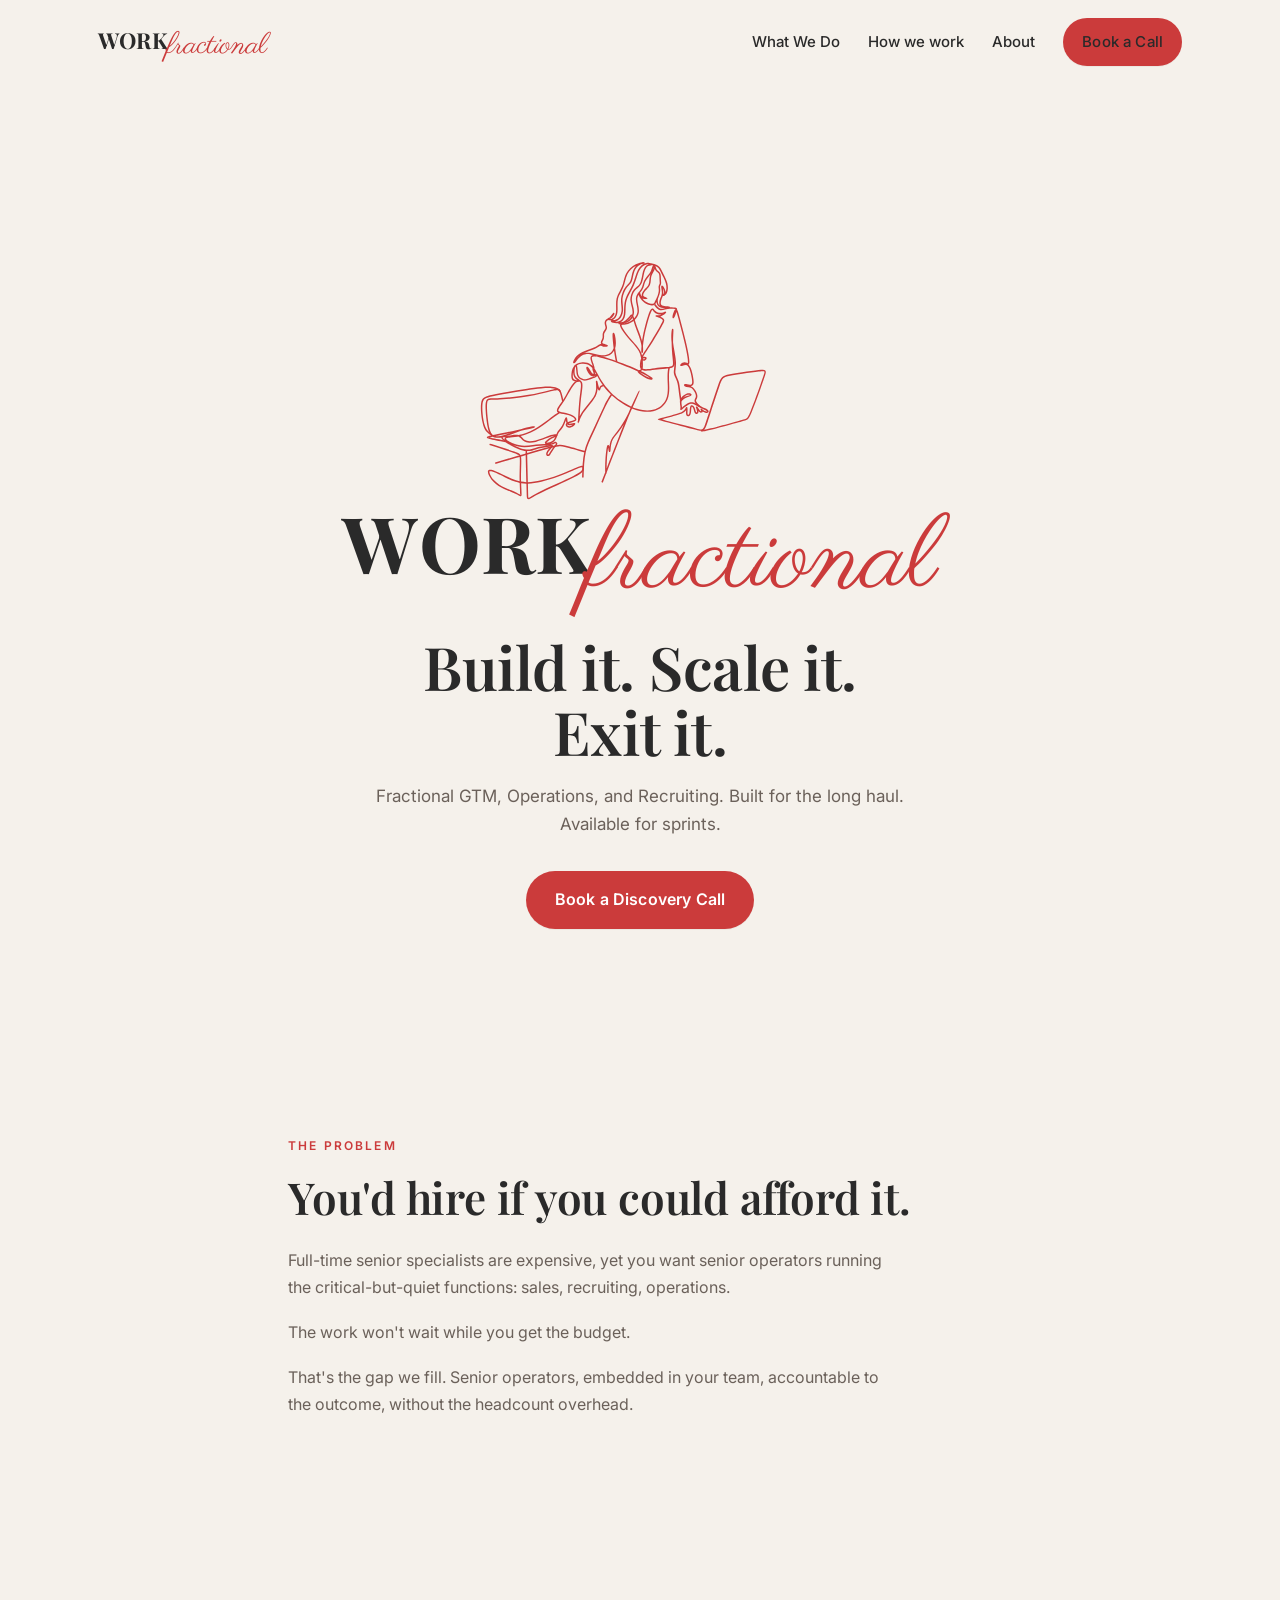
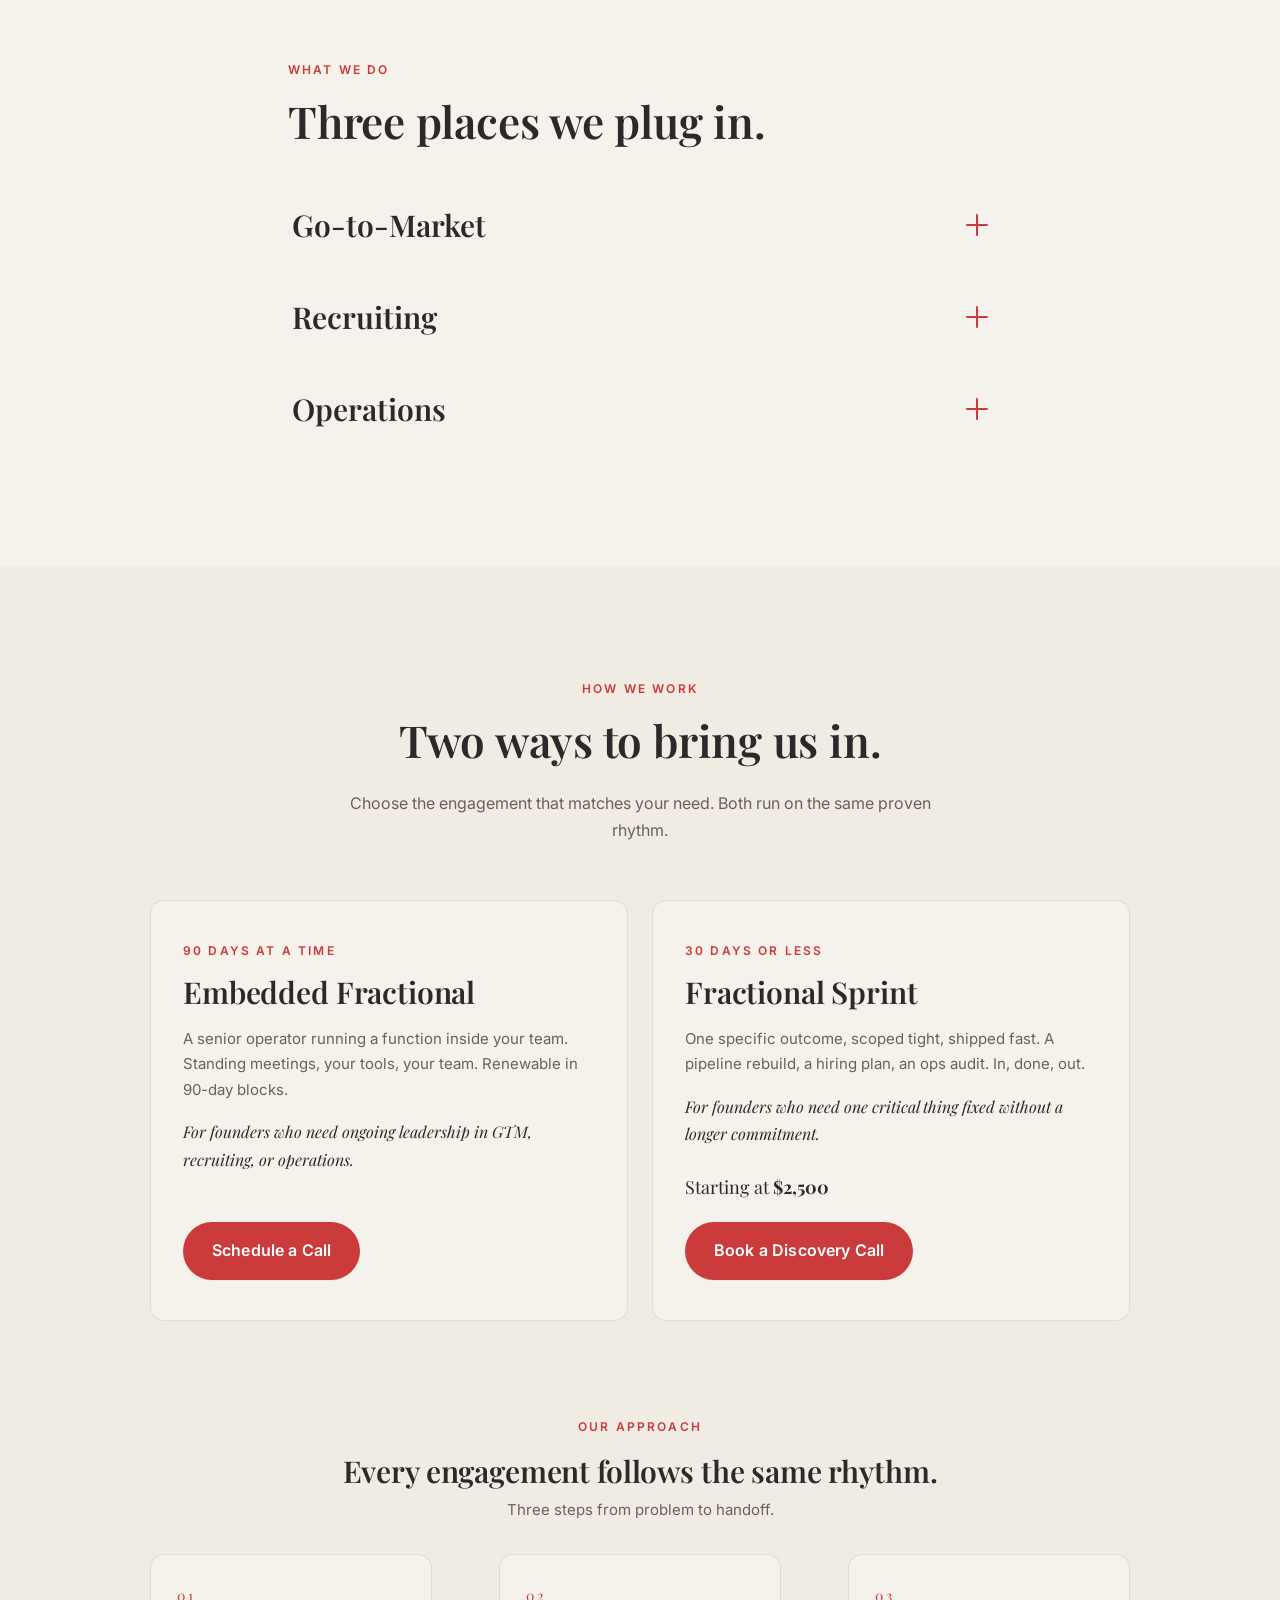
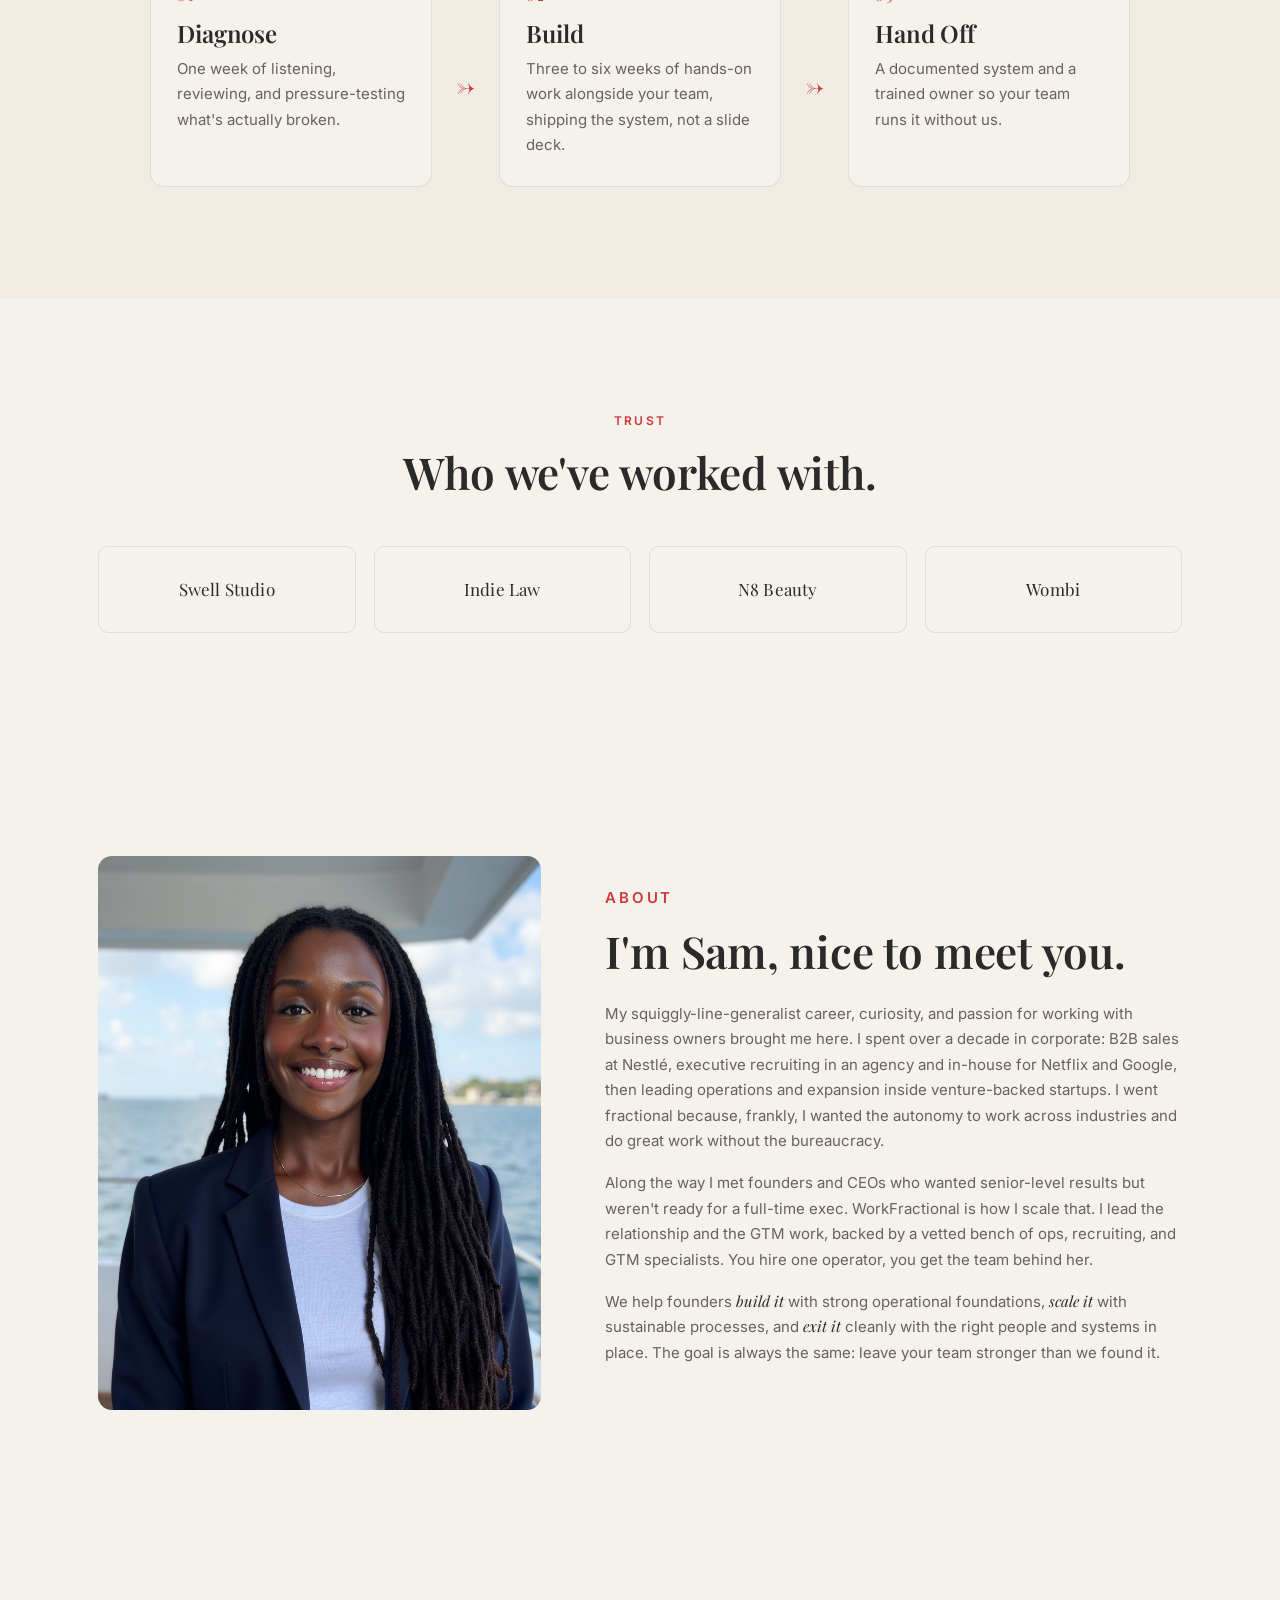
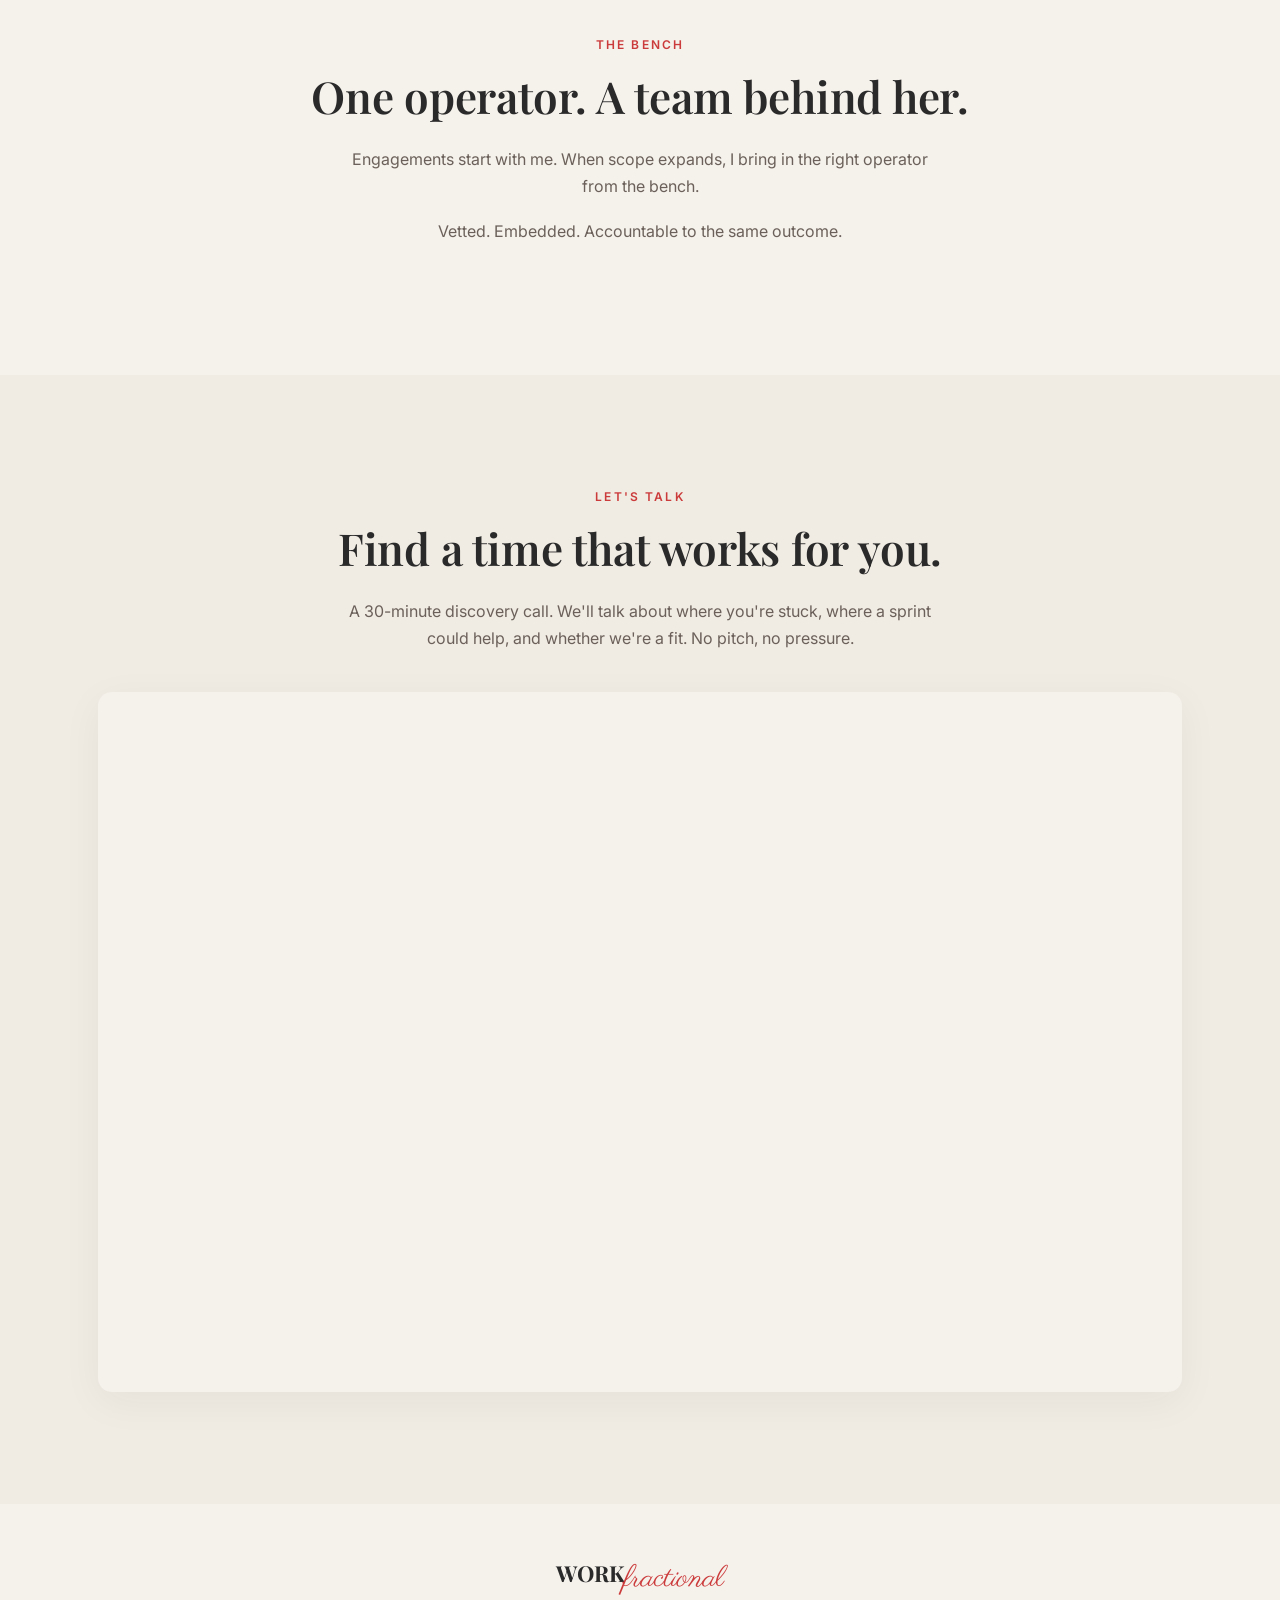
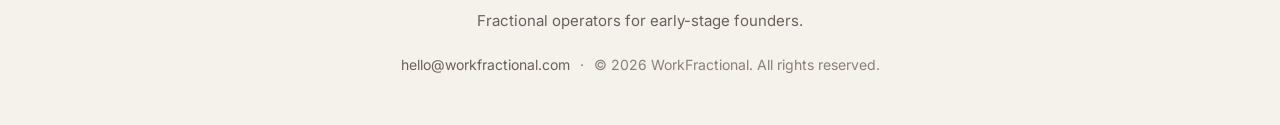
==== index.html @ fda7b0fc "Tighten About and Bench section copy" ====
<!DOCTYPE html>
<html lang="en">
<head>
  <meta charset="UTF-8" />
  <meta name="viewport" content="width=device-width, initial-scale=1.0" />
  <title>WORKfractional — The senior operator you can't yet afford to hire full-time.</title>
  <meta name="description" content="Fractional GTM, recruiting, and operations for early-stage founders who are growing faster than they can hire." />

  <!-- Google Fonts: Playfair Display (serif headlines), Inter (body), Parisienne (cursive 'fractional') -->
  <link rel="preconnect" href="https://fonts.googleapis.com">
  <link rel="preconnect" href="https://fonts.gstatic.com" crossorigin>
  <link href="https://fonts.googleapis.com/css2?family=Inter:wght@400;500;600;700&family=Parisienne&family=Playfair+Display:wght@500;600;700&display=swap" rel="stylesheet">

  <link rel="stylesheet" href="styles.css" />
</head>
<body>

  <!-- ============== STICKY TOP NAV ============== -->
  <header class="nav" id="nav">
    <div class="container nav-inner">
      <a href="#top" class="wordmark wordmark-sm" aria-label="WorkFractional home">
        <span class="wordmark-work">WORK</span><span class="wordmark-script">fractional</span>
      </a>
      <nav class="nav-links" aria-label="Primary">
        <a href="#what-i-do">What We Do</a>
        <a href="#how-we-work">How we work</a>
        <a href="#about">About</a>
        <a href="#contact" class="btn btn-primary btn-sm">Book a Call</a>
      </nav>
    </div>
  </header>

  <main id="top">

    <!-- ============== HERO ============== -->
    <section class="hero reveal">
      <div class="container hero-grid">
        <div class="hero-art">
          <img src="workfractionallogo.svg" alt="WorkFractional logo" class="hero-art-img" />
        </div>

        <div class="hero-copy">
          <a href="#top" class="wordmark wordmark-lg" aria-label="WorkFractional">
            <span class="wordmark-work">WORK</span><span class="wordmark-script">fractional</span>
          </a>
          <h1 class="hero-headline">
            Build it. Scale it.<br>Exit it.
          </h1>
          <p class="hero-sub">
            Fractional GTM, Operations, and Recruiting. Built for the long haul. Available for sprints.
          </p>
          <a href="#contact" class="btn btn-primary">Book a Discovery Call</a>
        </div>
      </div>
    </section>

    <!-- ============== THE PROBLEM ============== -->
    <section class="section section-problem reveal" id="problem">
      <div class="container narrow">
        <p class="eyebrow">The problem</p>
        <h2 class="section-headline">You'd hire if you could afford it.</h2>
        <p class="lead">
          Full-time senior specialists are expensive, yet you want senior operators running the critical-but-quiet functions: sales, recruiting, operations.
        </p>
        <p class="lead">
          The work won't wait while you get the budget.
        </p>
        <p class="lead">
          That's the gap we fill. Senior operators, embedded in your team, accountable to the outcome, without the headcount overhead.
        </p>
      </div>
    </section>

    <!-- ============== WHAT I DO (ACCORDION) ============== -->
    <section class="section section-what reveal" id="what-i-do">
      <div class="container narrow">
        <p class="eyebrow">What we do</p>
        <h2 class="section-headline">Three places we plug in.</h2>

        <div class="accordion">

          <div class="accordion-item">
            <button class="accordion-trigger" aria-expanded="false" aria-controls="panel-gtm">
              <span class="accordion-title">Go-to-Market</span>
              <span class="accordion-icon" aria-hidden="true"></span>
            </button>
            <div class="accordion-panel" id="panel-gtm" role="region">
              <div class="accordion-inner">
                <p class="accordion-sub">You should know where your next customer is coming from.</p>
                <p>We build you a repeatable sales motion so your growth is predictable and not dependent on the founder being in every call.</p>
                <ul>
                  <li>ICP sharpening and messaging that actually converts</li>
                  <li>Outbound systems, sequences, and reply playbooks</li>
                  <li>Pipeline reviews, forecasting, and rep coaching</li>
                  <li>Pricing and packaging tests with real prospects</li>
                  <li>We run sales for you or hand off to your sales team</li>
                </ul>
              </div>
            </div>
          </div>

          <div class="accordion-item">
            <button class="accordion-trigger" aria-expanded="false" aria-controls="panel-recruiting">
              <span class="accordion-title">Recruiting</span>
              <span class="accordion-icon" aria-hidden="true"></span>
            </button>
            <div class="accordion-panel" id="panel-recruiting" role="region">
              <div class="accordion-inner">
                <p class="accordion-sub">Nothing costs more than the wrong hire.</p>
                <p>We source and close the senior operators, first ICs, and early leaders who set the tone for everything that comes next.</p>
                <ul>
                  <li>Job specs that attract the right humans, not a flood of the wrong ones</li>
                  <li>Senior IC and first-leader sourcing</li>
                  <li>Structured interview loops your team can actually run</li>
                  <li>Offer strategy and closing candidates who have other options</li>
                </ul>
              </div>
            </div>
          </div>

          <div class="accordion-item">
            <button class="accordion-trigger" aria-expanded="false" aria-controls="panel-ops">
              <span class="accordion-title">Operations</span>
              <span class="accordion-icon" aria-hidden="true"></span>
            </button>
            <div class="accordion-panel" id="panel-ops" role="region">
              <div class="accordion-inner">
                <p class="accordion-sub">Build processes that scale with you.</p>
                <p>We tighten the systems that grew faster than you wrote them, so your team gets their week back.</p>
                <ul>
                  <li>Vendor stack audits and tooling consolidation</li>
                  <li>Hiring plans, comp bands, and leveling that hold up</li>
                  <li>Internal process design and documentation</li>
                  <li>The behind-the-scenes work that frees up founder time</li>
                </ul>
              </div>
            </div>
          </div>

        </div>
      </div>
    </section>

    <!-- ============== HOW WE WORK ============== -->
    <section class="section section-howwework reveal" id="how-we-work">
      <div class="container">
        <div class="narrow narrow-center">
          <p class="eyebrow">How we work</p>
          <h2 class="section-headline">Two ways to bring us in.</h2>
          <p class="lead">
            Choose the engagement that matches your need. Both run on the same proven rhythm.
          </p>
        </div>

        <div class="engagement-grid">
          <article class="engagement-card">
            <p class="eyebrow eyebrow-onlight">90 days at a time</p>
            <h3 class="engagement-title">Embedded Fractional</h3>
            <p class="engagement-body">A senior operator running a function inside your team. Standing meetings, your tools, your team. Renewable in 90-day blocks.</p>
            <p class="engagement-bestfor"><em>For founders who need ongoing leadership in GTM, recruiting, or operations.</em></p>
            <a href="#contact" class="btn btn-primary">Schedule a Call</a>
          </article>

          <article class="engagement-card">
            <p class="eyebrow eyebrow-onlight">30 days or less</p>
            <h3 class="engagement-title">Fractional Sprint</h3>
            <p class="engagement-body">One specific outcome, scoped tight, shipped fast. A pipeline rebuild, a hiring plan, an ops audit. In, done, out.</p>
            <p class="engagement-bestfor"><em>For founders who need one critical thing fixed without a longer commitment.</em></p>
            <p class="engagement-price">Starting at <strong>$2,500</strong></p>
            <a href="#contact" class="btn btn-primary">Book a Discovery Call</a>
          </article>
        </div>

        <div class="narrow narrow-center approach-intro">
          <p class="eyebrow">Our approach</p>
          <h3 class="approach-subhead">Every engagement follows the same rhythm.</h3>
          <p class="approach-line">Three steps from problem to handoff.</p>
        </div>

        <div class="steps">
          <div class="step">
            <span class="step-num">01</span>
            <h3 class="step-title">Diagnose</h3>
            <p class="step-copy">One week of listening, reviewing, and pressure-testing what's actually broken.</p>
          </div>
          <div class="step-arrow" aria-hidden="true">→</div>
          <div class="step">
            <span class="step-num">02</span>
            <h3 class="step-title">Build</h3>
            <p class="step-copy">Three to six weeks of hands-on work alongside your team, shipping the system, not a slide deck.</p>
          </div>
          <div class="step-arrow" aria-hidden="true">→</div>
          <div class="step">
            <span class="step-num">03</span>
            <h3 class="step-title">Hand Off</h3>
            <p class="step-copy">A documented system and a trained owner so your team runs it without us.</p>
          </div>
        </div>
      </div>
    </section>

    <!-- ============== WHO I'VE WORKED WITH (LOGO WALL) ============== -->
    <section class="section section-logos reveal" id="logos">
      <div class="container">
        <div class="narrow narrow-center">
          <p class="eyebrow">Trust</p>
          <h2 class="section-headline">Who we've worked with.</h2>
        </div>

        <!-- LOGO PLACEHOLDERS: swap each bordered box for a real <img> logo when ready. -->
        <div class="logo-grid">
          <div class="logo-box">Swell Studio</div>
          <div class="logo-box">Indie Law</div>
          <div class="logo-box">N8 Beauty</div>
          <div class="logo-box">Wombi</div>
        </div>
      </div>
    </section>

    <!-- ============== ABOUT ============== -->
    <section class="section section-about reveal" id="about">
      <div class="container about-grid">

        <div class="about-photo">
          <img src="samportrait.jpeg" alt="Sam Golay, founder of WorkFractional" class="about-photo-img" />
        </div>

        <div class="about-copy">
          <p class="eyebrow">About</p>
          <h2 class="section-headline">I'm Sam, nice to meet you.</h2>
          <p>
            My squiggly-line-generalist career, curiosity, and passion for working with business owners brought me here. I spent over a decade in corporate: B2B sales at Nestlé, executive recruiting in an agency and in-house for Netflix and Google, then leading operations and expansion inside venture-backed startups. I went fractional because, frankly, I wanted the autonomy to work across industries and do great work without the bureaucracy.
          </p>
          <p>
            Along the way I met founders and CEOs who wanted senior-level results but weren't ready for a full-time exec. WorkFractional is how I scale that. I lead the relationship and the GTM work, backed by a vetted bench of ops, recruiting, and GTM specialists. You hire one operator, you get the team behind her.
          </p>
          <p>
            We help founders <em>build it</em> with strong operational foundations, <em>scale it</em> with sustainable processes, and <em>exit it</em> cleanly with the right people and systems in place. The goal is always the same: leave your team stronger than we found it.
          </p>
        </div>
      </div>
    </section>

    <!-- ============== THE BENCH ============== -->
    <section class="section section-bench reveal" id="bench">
      <div class="container narrow narrow-center">
        <p class="eyebrow">The bench</p>
        <h2 class="section-headline">One operator. A team behind her.</h2>
        <p class="lead">
          Engagements start with me. When scope expands, I bring in the right operator from the bench.
        </p>
        <p class="lead">
          Vetted. Embedded. Accountable to the same outcome.
        </p>
      </div>
    </section>

    <!-- ============== CONTACT / BOOK A CALL ============== -->
    <section class="section section-contact reveal" id="contact">
      <div class="container">
        <div class="narrow narrow-center">
          <p class="eyebrow">Let's talk</p>
          <h2 class="section-headline">Find a time that works for you.</h2>
          <p class="lead">
            A 30-minute discovery call. We'll talk about where you're stuck, where a sprint could help, and whether we're a fit. No pitch, no pressure.
          </p>
        </div>

        <!-- Calendly inline widget begin -->
        <div class="calendly-inline-widget" data-url="https://calendly.com/samgolaysmith/sprint" style="min-width:320px;height:700px;"></div>
        <script type="text/javascript" src="https://assets.calendly.com/assets/external/widget.js" async></script>
        <!-- Calendly inline widget end -->
      </div>
    </section>
  </main>

  <!-- ============== FOOTER ============== -->
  <footer class="footer">
    <div class="container footer-inner">
      <a href="#top" class="wordmark wordmark-sm" aria-label="WorkFractional home">
        <span class="wordmark-work">WORK</span><span class="wordmark-script">fractional</span>
      </a>
      <p class="footer-tagline">Fractional operators for early-stage founders.</p>
      <p class="footer-meta">
        <a href="mailto:hello@workfractional.com">hello@workfractional.com</a>
        <span aria-hidden="true">·</span>
        <span>&copy; <span id="year"></span> WorkFractional. All rights reserved.</span>
      </p>
    </div>
  </footer>

  <!-- ============== SCRIPTS ============== -->
  <script>
    // Auto-fill current year in footer.
    document.getElementById('year').textContent = new Date().getFullYear();

    // Accordion: open/close panels with smooth height animation.
    document.querySelectorAll('.accordion-trigger').forEach(function (btn) {
      btn.addEventListener('click', function () {
        var expanded = btn.getAttribute('aria-expanded') === 'true';
        var panel = document.getElementById(btn.getAttribute('aria-controls'));
        btn.setAttribute('aria-expanded', String(!expanded));
        if (expanded) {
          panel.style.maxHeight = null;
        } else {
          panel.style.maxHeight = panel.scrollHeight + 'px';
        }
      });
    });

    // Fade-in on scroll for any element with .reveal
    var revealEls = document.querySelectorAll('.reveal');
    if ('IntersectionObserver' in window) {
      var io = new IntersectionObserver(function (entries) {
        entries.forEach(function (entry) {
          if (entry.isIntersecting) {
            entry.target.classList.add('is-visible');
            io.unobserve(entry.target);
          }
        });
      }, { threshold: 0.12 });
      revealEls.forEach(function (el) { io.observe(el); });
    } else {
      revealEls.forEach(function (el) { el.classList.add('is-visible'); });
    }

    // Shadow on nav when scrolled.
    var nav = document.getElementById('nav');
    window.addEventListener('scroll', function () {
      if (window.scrollY > 8) { nav.classList.add('is-scrolled'); }
      else { nav.classList.remove('is-scrolled'); }
    });
  </script>
</body>
</html>
---- styles.css ----
/* =========================================================
   WorkFractional — styles
   Brand tokens live at the top; sections follow in HTML order.
   ========================================================= */

:root {
  --cream:      #F5F1EB;
  --cream-deep: #F0EBE3;
  --coral:      #CB3B3B;
  --rose:       #CB3B3B;
  --rose-dark:  #B23232;
  --charcoal:   #2A2A2A;
  --warm-gray:  #6B615A;
  --warm-gray-soft: #8A8079;
  --hairline:   rgba(42, 42, 42, 0.10);

  --serif:  'Playfair Display', Georgia, 'Times New Roman', serif;
  --sans:   'Inter', system-ui, -apple-system, 'Helvetica Neue', Arial, sans-serif;
  --script: 'Parisienne', 'Brush Script MT', cursive;

  --maxw: 1140px;
  --maxw-narrow: 760px;

  --ease: cubic-bezier(.2, .8, .2, 1);
}

/* ---------- Base ---------- */
* { box-sizing: border-box; }

html {
  scroll-behavior: smooth;
}

body {
  margin: 0;
  background: var(--cream);
  color: var(--warm-gray);
  font-family: var(--sans);
  font-size: 15px;
  line-height: 1.7;
  -webkit-font-smoothing: antialiased;
  -moz-osx-font-smoothing: grayscale;
}

img { max-width: 100%; display: block; }

a {
  color: var(--coral);
  text-decoration: none;
  transition: color .2s var(--ease);
}
a:hover { color: var(--rose-dark); }

p { margin: 0 0 1.1em; }

h1, h2, h3 {
  font-family: var(--serif);
  color: var(--charcoal);
  font-weight: 600;
  line-height: 1.15;
  margin: 0 0 .5em;
  letter-spacing: -0.005em;
}

.container {
  max-width: var(--maxw);
  margin: 0 auto;
  padding: 0 28px;
}

.narrow { max-width: var(--maxw-narrow); margin-left: auto; margin-right: auto; }
.narrow-center { text-align: center; }

.eyebrow {
  font-family: var(--sans);
  font-size: 12px;
  font-weight: 600;
  letter-spacing: 0.18em;
  text-transform: uppercase;
  color: var(--coral);
  margin: 0 0 16px;
}
.eyebrow-onlight { color: var(--coral); }

.section-headline {
  font-size: clamp(28px, 4vw, 44px);
  margin-bottom: 24px;
}

.lead {
  font-size: 16px;
  color: var(--warm-gray);
  max-width: 60ch;
}
.narrow-center .lead { margin-left: auto; margin-right: auto; }

/* ---------- Wordmark ---------- */
.wordmark {
  display: inline-flex;
  align-items: baseline;
  text-decoration: none;
  line-height: 1;
  white-space: nowrap;
}
.wordmark-work {
  font-family: var(--serif);
  font-weight: 700;
  color: var(--charcoal);
  text-transform: uppercase;
  letter-spacing: 0.01em;
}
.wordmark-script {
  font-family: var(--script);
  color: var(--coral);
  font-weight: 400;
  /* Pull the script in tight against WORK so it reads as one mark. */
  margin-left: -0.04em;
}

.wordmark-sm .wordmark-work { font-size: 22px; }
.wordmark-sm .wordmark-script {
  font-size: 30px;
  /* Slight optical drop so the cursive baseline sits nicely. */
  transform: translateY(0.12em);
}

.wordmark-lg {
  margin-bottom: 24px;
}
.wordmark-lg .wordmark-work { font-size: clamp(44px, 7vw, 78px); }
.wordmark-lg .wordmark-script {
  font-size: clamp(60px, 9vw, 104px);
  transform: translateY(0.12em);
}

/* ---------- Buttons ---------- */
.btn {
  display: inline-block;
  font-family: var(--sans);
  font-weight: 600;
  font-size: 16px;
  letter-spacing: 0.01em;
  padding: 14px 28px;
  border-radius: 999px;
  border: 1px solid transparent;
  cursor: pointer;
  transition: background-color .2s var(--ease), transform .2s var(--ease), box-shadow .2s var(--ease);
}
.btn-primary {
  background: var(--rose);
  color: #fff;
  box-shadow: 0 1px 0 rgba(0,0,0,0.04);
}
.btn-primary:hover {
  background: var(--rose-dark);
  color: #fff;
  transform: translateY(-1px);
  box-shadow: 0 6px 16px rgba(178, 50, 50, 0.25);
}
.btn-sm {
  padding: 10px 18px;
  font-size: 14px;
}

/* ---------- Nav ---------- */
.nav {
  position: sticky;
  top: 0;
  z-index: 50;
  background: rgba(245, 241, 235, 0.85);
  backdrop-filter: saturate(180%) blur(10px);
  -webkit-backdrop-filter: saturate(180%) blur(10px);
  transition: box-shadow .25s var(--ease), background-color .25s var(--ease);
}
.nav.is-scrolled {
  box-shadow: 0 6px 24px rgba(42, 42, 42, 0.04);
  background: rgba(245, 241, 235, 0.95);
}
.nav-inner {
  display: flex;
  align-items: center;
  justify-content: space-between;
  padding-top: 18px;
  padding-bottom: 18px;
}
.nav-links {
  display: flex;
  align-items: center;
  gap: 28px;
}
.nav-links a {
  font-family: var(--sans);
  font-size: 15px;
  color: var(--charcoal);
  font-weight: 500;
}
.nav-links a:not(.btn):hover {
  color: var(--coral);
}

/* ---------- Hero ---------- */
.hero {
  padding: 64px 0 96px;
}
.hero-grid {
  display: flex;
  flex-direction: column;
  align-items: center;
  text-align: center;
  gap: 0;
}
.hero-copy {
  width: 100%;
  max-width: 720px;
  margin: -50px auto 0;
  text-align: center;
  position: relative;
  z-index: 1;
}
.hero-headline {
  font-size: clamp(34px, 5.2vw, 60px);
  line-height: 1.08;
  margin: 8px 0 18px;
}
.hero-sub {
  font-size: 17px;
  color: var(--warm-gray);
  margin: 0 auto 32px;
  max-width: 52ch;
}

.hero-art {
  display: flex;
  justify-content: center;
  align-items: center;
  width: 100%;
  max-width: 400px;
  margin: 0 auto;
}
.hero-art-img {
  display: block;
  width: 100%;
  height: auto;
  max-height: none;
  object-fit: contain;
}

/* ---------- Sections (shared) ---------- */
.section {
  padding: 112px 0;
}

/* ---------- Problem ---------- */
.section-problem .lead {
  font-size: 16px;
}

/* ---------- Accordion ---------- */
.accordion {
  margin-top: 32px;
}
.accordion-item {
  /* no divider; whitespace only */
}
.accordion-trigger {
  width: 100%;
  background: transparent;
  border: 0;
  padding: 28px 4px;
  display: flex;
  align-items: center;
  justify-content: space-between;
  cursor: pointer;
  font-family: var(--serif);
  font-size: clamp(22px, 2.6vw, 30px);
  font-weight: 600;
  color: var(--charcoal);
  text-align: left;
  transition: color .2s var(--ease);
}
.accordion-trigger:hover { color: var(--coral); }
.accordion-title { line-height: 1.2; }
.accordion-icon {
  position: relative;
  width: 22px;
  height: 22px;
  flex-shrink: 0;
}
.accordion-icon::before,
.accordion-icon::after {
  content: '';
  position: absolute;
  background: var(--coral);
  border-radius: 2px;
  transition: transform .3s var(--ease), opacity .3s var(--ease);
}
.accordion-icon::before {
  /* horizontal bar */
  top: 50%; left: 0;
  width: 100%; height: 2px;
  transform: translateY(-50%);
}
.accordion-icon::after {
  /* vertical bar (becomes hidden when open) */
  left: 50%; top: 0;
  width: 2px; height: 100%;
  transform: translateX(-50%);
}
.accordion-trigger[aria-expanded="true"] .accordion-icon::after {
  transform: translateX(-50%) rotate(90deg);
  opacity: 0;
}
.accordion-panel {
  max-height: 0;
  overflow: hidden;
  transition: max-height .35s var(--ease);
}
.accordion-inner {
  padding: 4px 4px 28px;
  max-width: 60ch;
}
.accordion-sub {
  font-family: var(--serif);
  font-style: italic;
  color: var(--charcoal);
  font-size: 17px;
  line-height: 1.4;
  margin: 0 0 14px;
}
.accordion-inner ul {
  margin: 10px 0 0;
  padding-left: 1.1em;
}
.accordion-inner li {
  margin: 6px 0;
}
.accordion-inner li::marker {
  color: var(--coral);
}

/* ---------- How we work ---------- */
.section-howwework {
  background: var(--cream-deep);
}

/* Two engagement cards above the 3-step approach */
.engagement-grid {
  margin: 56px auto 0;
  display: grid;
  grid-template-columns: 1fr 1fr;
  gap: 24px;
  max-width: 980px;
  align-items: stretch;
}
.engagement-card {
  display: flex;
  flex-direction: column;
  background: var(--cream);
  border: 1px solid var(--hairline);
  border-radius: 14px;
  padding: 40px 32px;
}
.engagement-card .eyebrow {
  margin-bottom: 12px;
}
.engagement-title {
  font-size: clamp(24px, 2.4vw, 30px);
  margin: 0 0 16px;
  line-height: 1.2;
}
.engagement-body {
  color: var(--warm-gray);
  margin: 0 0 16px;
}
.engagement-bestfor {
  margin: 0 0 24px;
}
.engagement-bestfor em {
  font-family: var(--serif);
  font-style: italic;
  color: var(--charcoal);
  font-size: 16px;
}
.engagement-price {
  font-family: var(--serif);
  font-size: 18px;
  color: var(--charcoal);
  margin: 0 0 20px;
}
.engagement-price strong { font-weight: 700; }
.engagement-card .btn {
  align-self: flex-start;
  margin-top: auto;
}

/* "Our approach" intro that sits between the engagement cards and the steps */
.approach-intro {
  margin: 96px auto 0;
}
.approach-subhead {
  font-family: var(--serif);
  font-weight: 600;
  color: var(--charcoal);
  font-size: clamp(22px, 3vw, 30px);
  margin: 0 0 8px;
  line-height: 1.2;
}
.approach-line {
  margin: 0;
  color: var(--warm-gray);
}

.steps {
  margin: 32px auto 0;
  display: grid;
  grid-template-columns: 1fr auto 1fr auto 1fr;
  gap: 24px;
  align-items: start;
  max-width: 980px;
}
.step {
  background: var(--cream);
  border: 1px solid var(--hairline);
  border-radius: 14px;
  padding: 28px 26px;
  text-align: left;
  min-height: 100%;
}
.step-num {
  display: inline-block;
  font-family: var(--serif);
  font-size: 14px;
  letter-spacing: 0.18em;
  color: var(--coral);
  margin-bottom: 12px;
}
.step-title {
  font-size: 24px;
  margin-bottom: 8px;
}
.step-copy {
  margin: 0;
  color: var(--warm-gray);
  font-size: 15px;
}
.step-arrow {
  align-self: center;
  font-family: var(--serif);
  font-size: 28px;
  color: var(--coral);
  padding-top: 28px;
}

/* ---------- Logo wall ---------- */
.logo-grid {
  margin-top: 48px;
  display: grid;
  grid-template-columns: repeat(4, minmax(0, 1fr));
  gap: 18px;
}
.logo-box {
  border: 1px solid var(--hairline);
  border-radius: 10px;
  padding: 28px 16px;
  text-align: center;
  font-family: var(--serif);
  font-size: 17px;
  color: var(--charcoal);
  background: transparent;
  letter-spacing: 0.01em;
  transition: border-color .25s var(--ease), color .25s var(--ease), transform .25s var(--ease);
}
.logo-box:hover {
  border-color: var(--coral);
  color: var(--coral);
  transform: translateY(-2px);
}

/* ---------- About ---------- */
.about-grid {
  display: grid;
  grid-template-columns: 1fr 1.3fr;
  gap: 64px;
  align-items: center;
}
.about-photo-img {
  display: block;
  width: 100%;
  aspect-ratio: 4 / 5;
  object-fit: cover;
  border-radius: 14px;
}
.about-copy p {
  font-size: 15px;
}
.about-copy em {
  font-family: var(--serif);
  font-style: italic;
  color: var(--charcoal);
}

/* ---------- Contact ---------- */
.section-contact {
  background: var(--cream-deep);
}
.section-contact .calendly-inline-widget {
  margin-top: 40px;
  border-radius: 14px;
  overflow: hidden;
  background: var(--cream);
  box-shadow: 0 10px 40px rgba(42, 42, 42, 0.05);
}

/* ---------- Footer ---------- */
.footer {
  padding: 56px 0 48px;
  background: var(--cream);
}
.footer-inner {
  display: flex;
  flex-direction: column;
  align-items: center;
  text-align: center;
  gap: 14px;
}
.footer-tagline {
  margin: 4px 0 0;
  color: var(--warm-gray);
  max-width: 52ch;
}
.footer-meta {
  margin: 6px 0 0;
  color: var(--warm-gray-soft);
  font-size: 14px;
  display: flex;
  flex-wrap: wrap;
  justify-content: center;
  gap: 10px;
}
.footer-meta a {
  color: var(--warm-gray);
}
.footer-meta a:hover { color: var(--coral); }

/* ---------- Reveal-on-scroll ---------- */
.reveal {
  opacity: 0;
  transform: translateY(18px);
  transition: opacity .9s var(--ease), transform .9s var(--ease);
  will-change: opacity, transform;
}
.reveal.is-visible {
  opacity: 1;
  transform: none;
}

/* ---------- Responsive ---------- */
@media (max-width: 900px) {
  .hero { padding: 40px 0 64px; }
  .hero-art { max-width: 270px; }
  .hero-copy { margin-top: -35px; }
  .section { padding: 72px 0; }

  .steps {
    grid-template-columns: 1fr;
    gap: 16px;
    max-width: 460px;
  }
  .step-arrow {
    transform: rotate(90deg);
    padding-top: 0;
    justify-self: center;
  }

  .engagement-grid {
    grid-template-columns: 1fr;
    gap: 20px;
    max-width: 540px;
  }
  .approach-intro { margin-top: 72px; }

  .about-grid {
    grid-template-columns: 1fr;
    gap: 32px;
  }
  .about-photo { max-width: 360px; margin: 0 auto; }

  .logo-grid { grid-template-columns: repeat(2, minmax(0, 1fr)); }
}

@media (max-width: 620px) {
  .nav-links { gap: 14px; }
  .nav-links a:not(.btn) { display: none; }
  /* Keep only the "Book a Call" button visible on small screens. */
  .nav-links a.btn { display: inline-block; }

  .section-headline { font-size: 28px; }
  .hero-sub { font-size: 17px; }
  .lead { font-size: 17px; }

  .pricing-card { padding: 32px 22px; }
}

/* Respect users who prefer reduced motion. */
@media (prefers-reduced-motion: reduce) {
  html { scroll-behavior: auto; }
  .reveal { opacity: 1; transform: none; transition: none; }
  .accordion-panel { transition: none; }
  .btn { transition: none; }
}
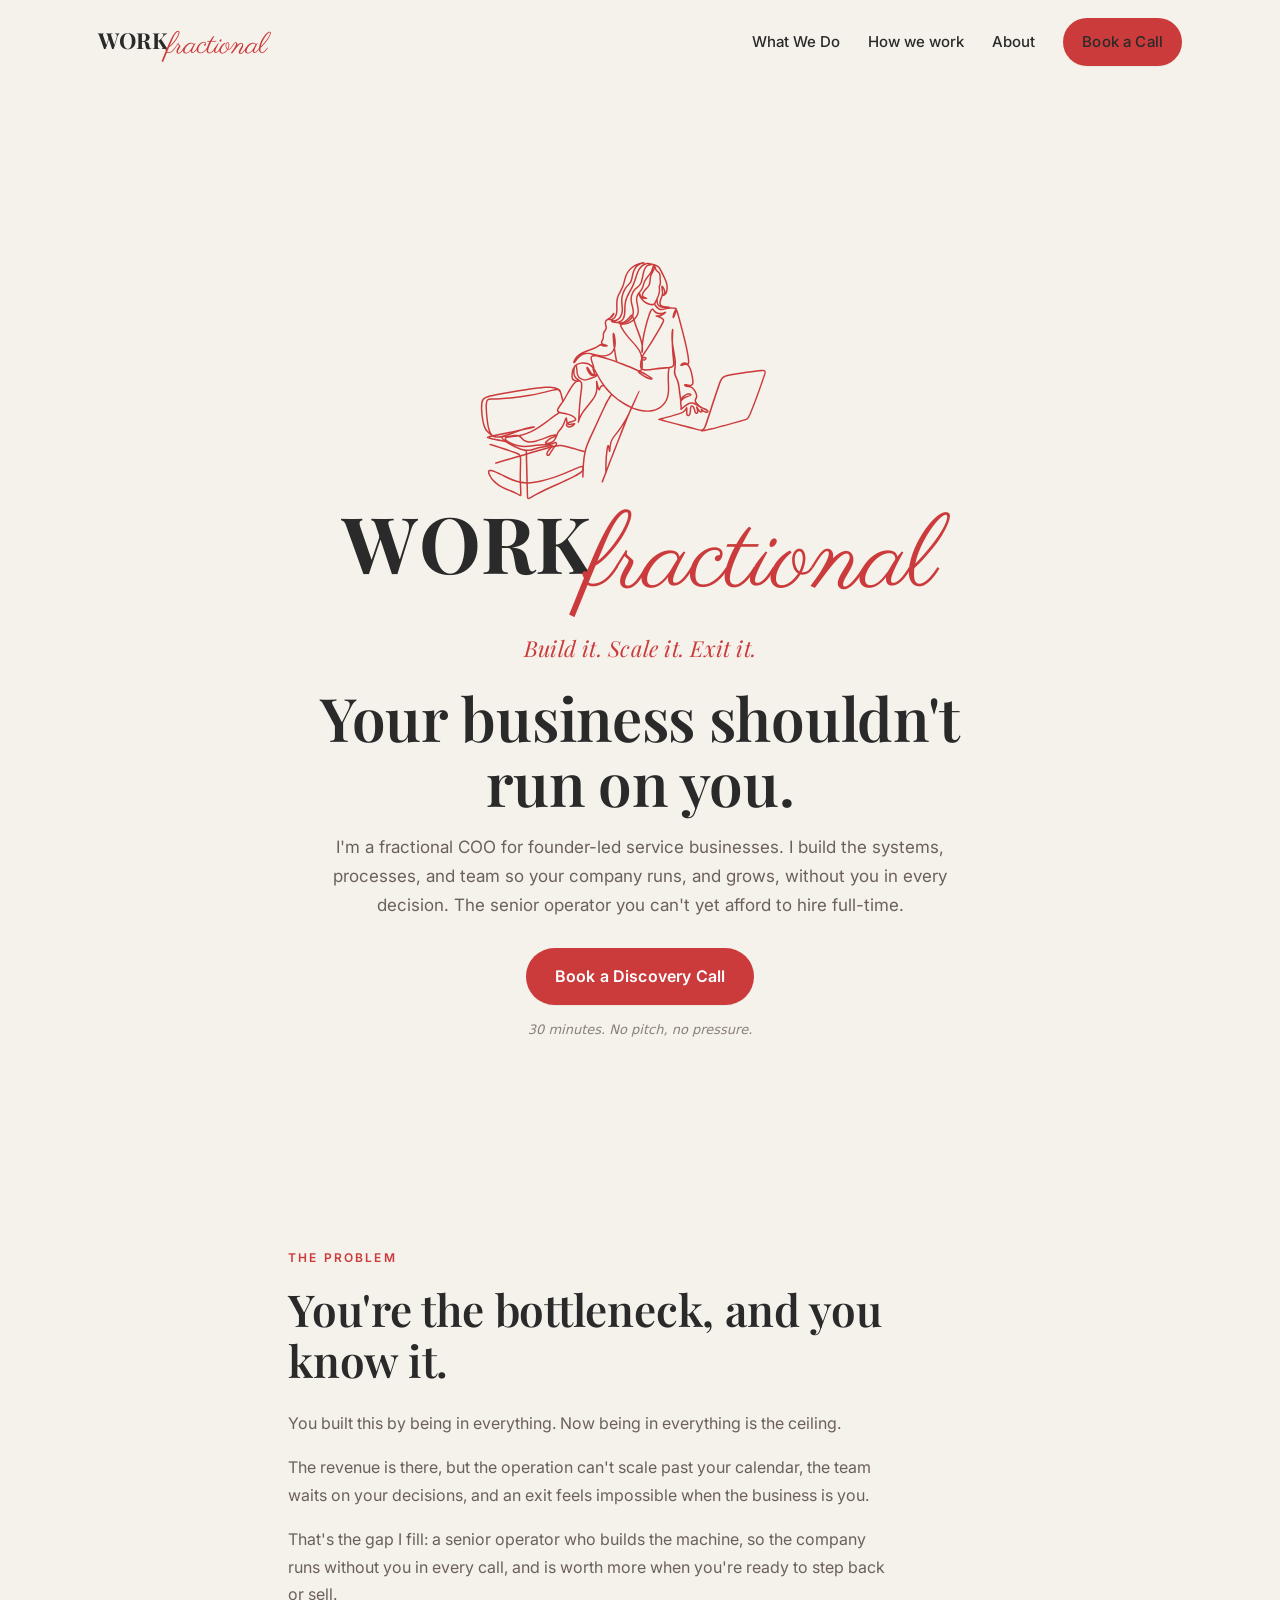
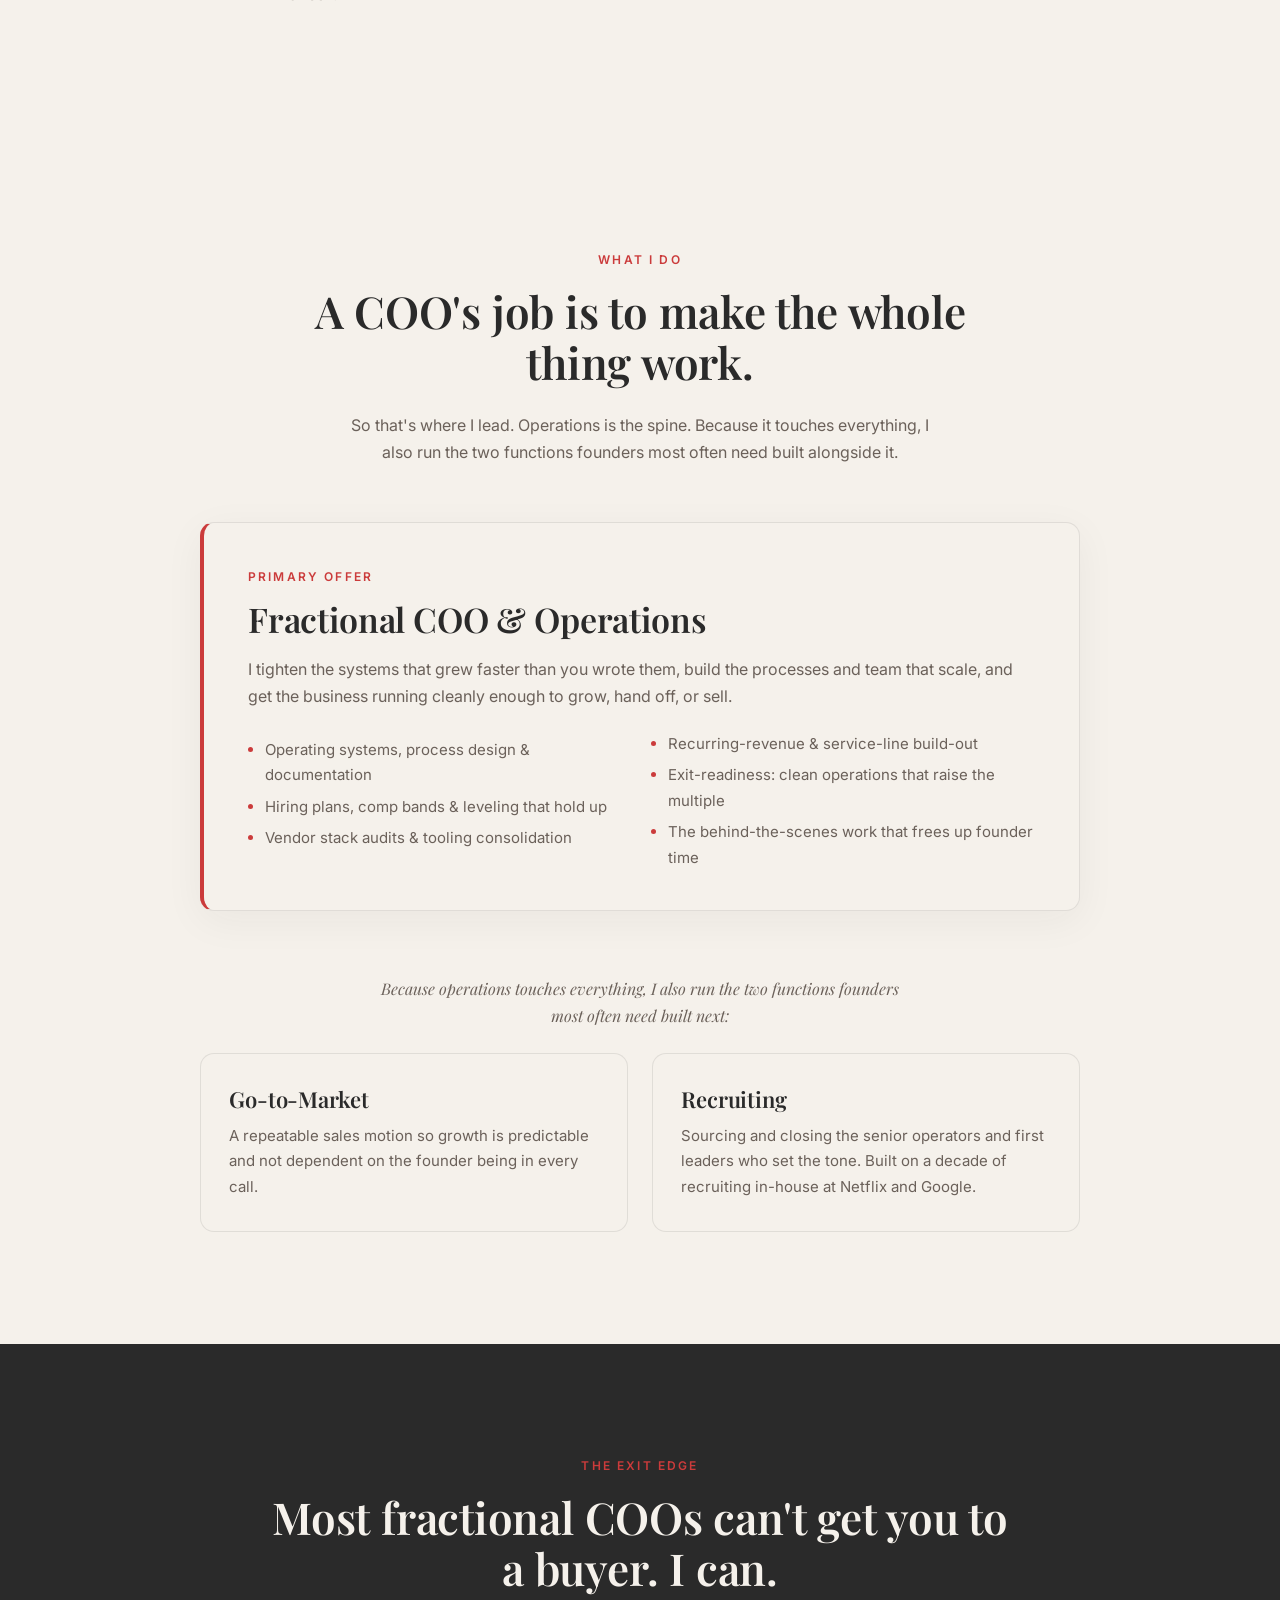
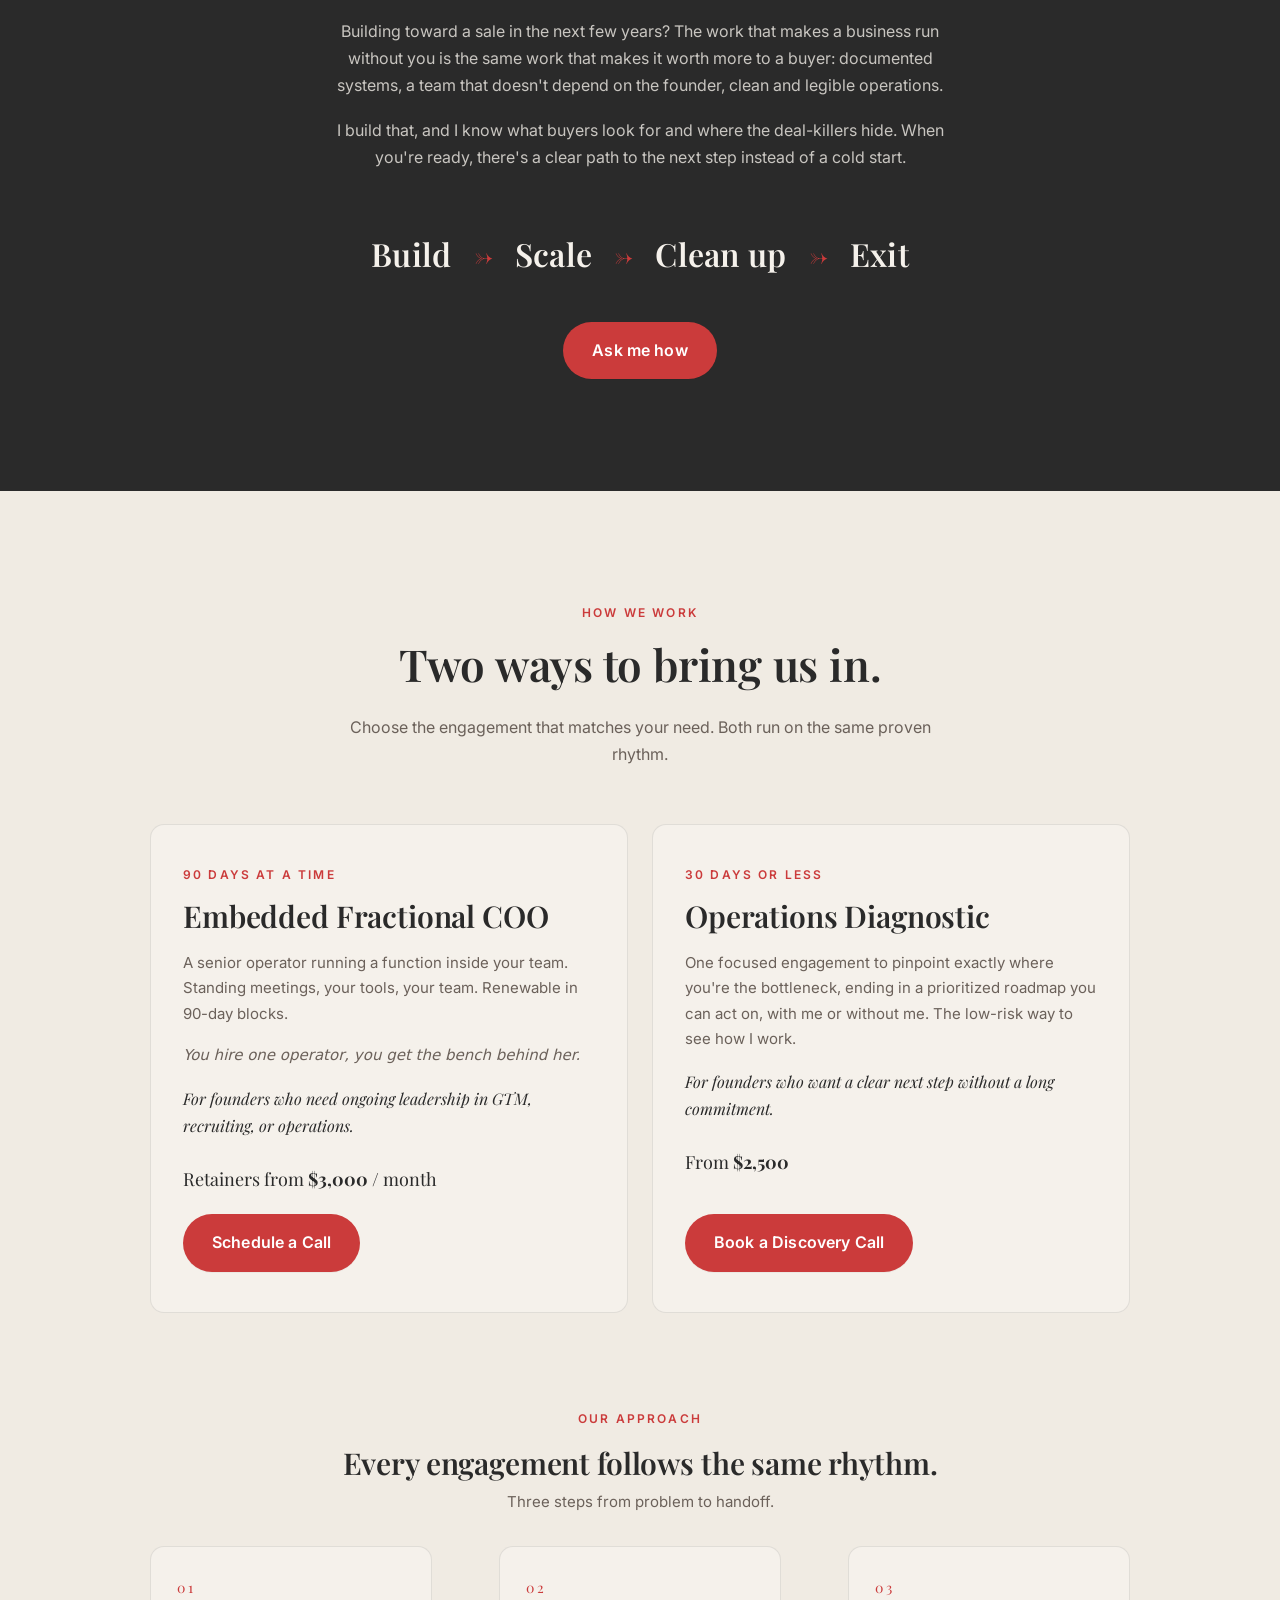
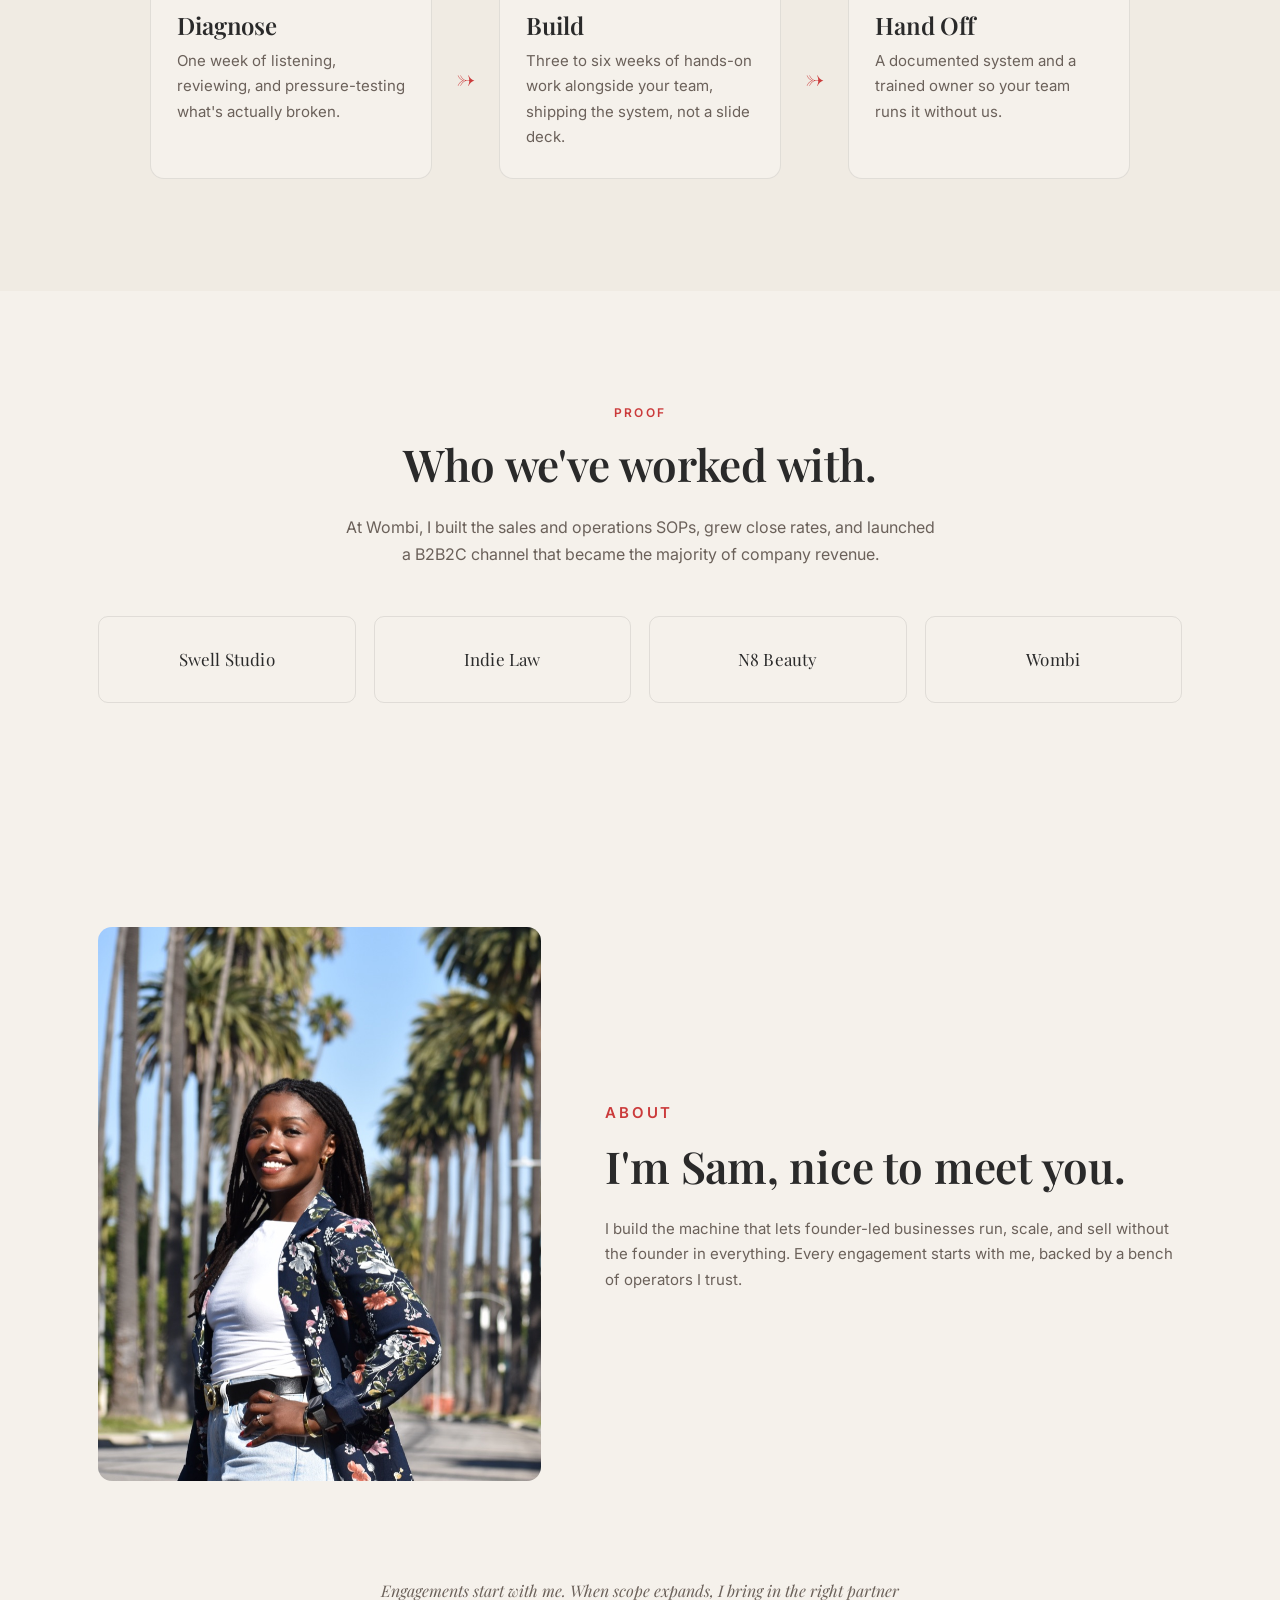
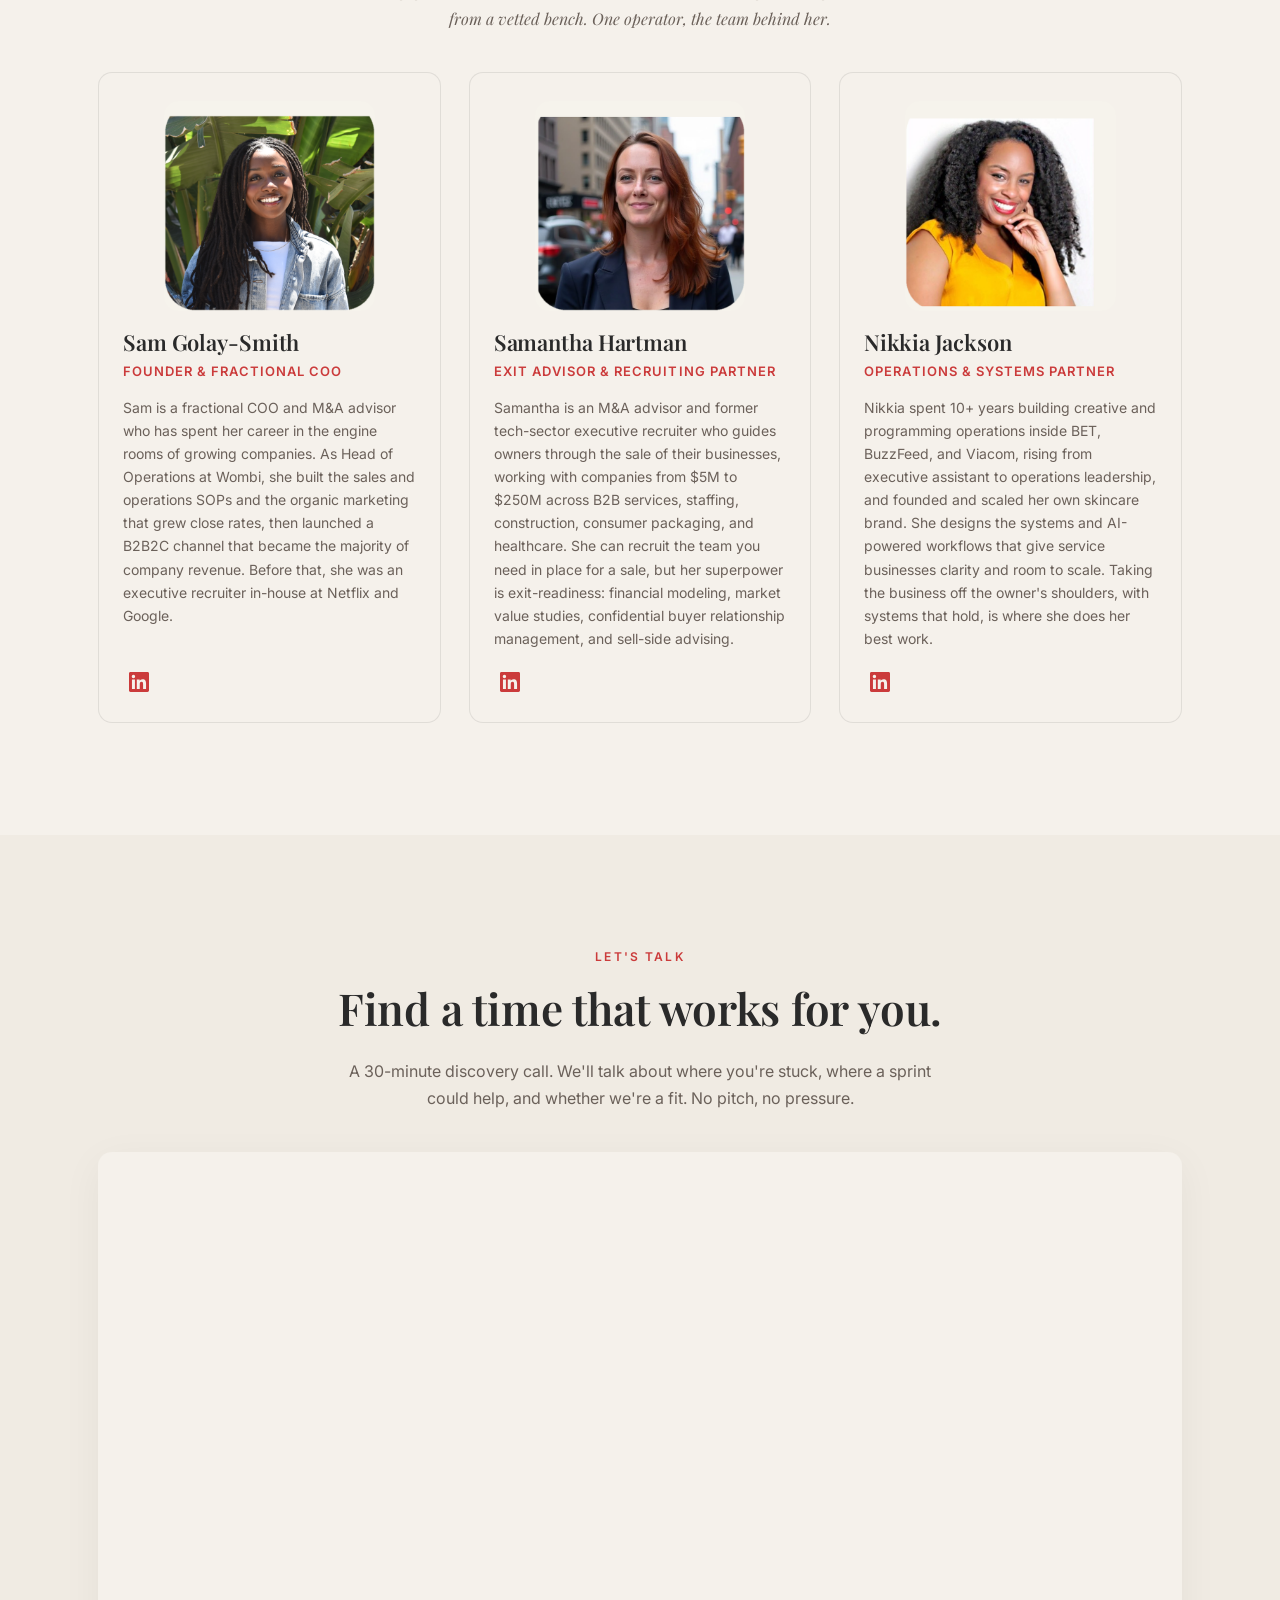
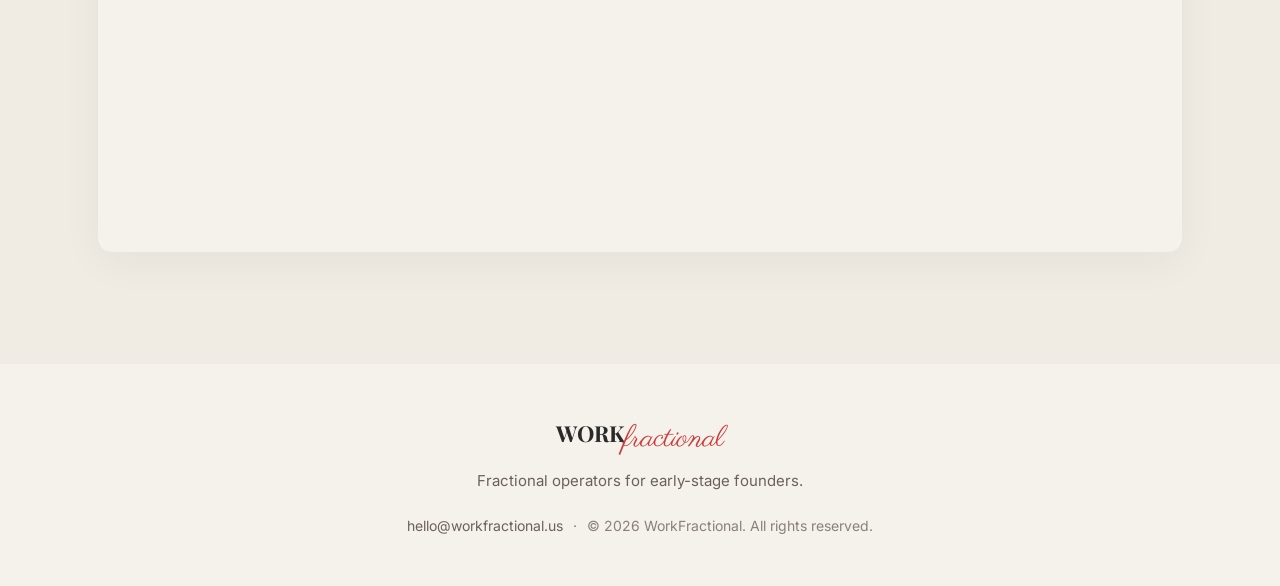
==== commit cdd0e7b0: "Reposition: lead with Fractional COO, add bench section Co-Authored-By: Claude Opus 4.7 (1M context)" ====
--- a/index.html
+++ b/index.html
@@ -43,13 +43,13 @@
           <a href="#top" class="wordmark wordmark-lg" aria-label="WorkFractional">
             <span class="wordmark-work">WORK</span><span class="wordmark-script">fractional</span>
           </a>
-          <h1 class="hero-headline">
-            Build it. Scale it.<br>Exit it.
-          </h1>
+          <p class="hero-brandline">Build it. Scale it. Exit it.</p>
+          <h1 class="hero-headline">Your business shouldn't run on you.</h1>
           <p class="hero-sub">
-            Fractional GTM, Operations, and Recruiting. Built for the long haul. Available for sprints.
+            I'm a fractional COO for founder-led service businesses. I build the systems, processes, and team so your company runs, and grows, without you in every decision. The senior operator you can't yet afford to hire full-time.
           </p>
           <a href="#contact" class="btn btn-primary">Book a Discovery Call</a>
+          <p class="hero-microcopy">30 minutes. No pitch, no pressure.</p>
         </div>
       </div>
     </section>
@@ -58,85 +58,89 @@
     <section class="section section-problem reveal" id="problem">
       <div class="container narrow">
         <p class="eyebrow">The problem</p>
-        <h2 class="section-headline">You'd hire if you could afford it.</h2>
+        <h2 class="section-headline">You're the bottleneck, and you know it.</h2>
         <p class="lead">
-          Full-time senior specialists are expensive, yet you want senior operators running the critical-but-quiet functions: sales, recruiting, operations.
+          You built this by being in everything. Now being in everything is the ceiling.
         </p>
         <p class="lead">
-          The work won't wait while you get the budget.
+          The revenue is there, but the operation can't scale past your calendar, the team waits on your decisions, and an exit feels impossible when the business is you.
         </p>
         <p class="lead">
-          That's the gap we fill. Senior operators, embedded in your team, accountable to the outcome, without the headcount overhead.
+          That's the gap I fill: a senior operator who builds the machine, so the company runs without you in every call, and is worth more when you're ready to step back or sell.
         </p>
       </div>
     </section>
 
-    <!-- ============== WHAT I DO (ACCORDION) ============== -->
+    <!-- ============== WHAT I DO ============== -->
     <section class="section section-what reveal" id="what-i-do">
-      <div class="container narrow">
-        <p class="eyebrow">What we do</p>
-        <h2 class="section-headline">Three places we plug in.</h2>
-
-        <div class="accordion">
-
-          <div class="accordion-item">
-            <button class="accordion-trigger" aria-expanded="false" aria-controls="panel-gtm">
-              <span class="accordion-title">Go-to-Market</span>
-              <span class="accordion-icon" aria-hidden="true"></span>
-            </button>
-            <div class="accordion-panel" id="panel-gtm" role="region">
-              <div class="accordion-inner">
-                <p class="accordion-sub">You should know where your next customer is coming from.</p>
-                <p>We build you a repeatable sales motion so your growth is predictable and not dependent on the founder being in every call.</p>
-                <ul>
-                  <li>ICP sharpening and messaging that actually converts</li>
-                  <li>Outbound systems, sequences, and reply playbooks</li>
-                  <li>Pipeline reviews, forecasting, and rep coaching</li>
-                  <li>Pricing and packaging tests with real prospects</li>
-                  <li>We run sales for you or hand off to your sales team</li>
-                </ul>
-              </div>
-            </div>
-          </div>
-
-          <div class="accordion-item">
-            <button class="accordion-trigger" aria-expanded="false" aria-controls="panel-recruiting">
-              <span class="accordion-title">Recruiting</span>
-              <span class="accordion-icon" aria-hidden="true"></span>
-            </button>
-            <div class="accordion-panel" id="panel-recruiting" role="region">
-              <div class="accordion-inner">
-                <p class="accordion-sub">Nothing costs more than the wrong hire.</p>
-                <p>We source and close the senior operators, first ICs, and early leaders who set the tone for everything that comes next.</p>
-                <ul>
-                  <li>Job specs that attract the right humans, not a flood of the wrong ones</li>
-                  <li>Senior IC and first-leader sourcing</li>
-                  <li>Structured interview loops your team can actually run</li>
-                  <li>Offer strategy and closing candidates who have other options</li>
-                </ul>
-              </div>
-            </div>
-          </div>
-
-          <div class="accordion-item">
-            <button class="accordion-trigger" aria-expanded="false" aria-controls="panel-ops">
-              <span class="accordion-title">Operations</span>
-              <span class="accordion-icon" aria-hidden="true"></span>
-            </button>
-            <div class="accordion-panel" id="panel-ops" role="region">
-              <div class="accordion-inner">
-                <p class="accordion-sub">Build processes that scale with you.</p>
-                <p>We tighten the systems that grew faster than you wrote them, so your team gets their week back.</p>
-                <ul>
-                  <li>Vendor stack audits and tooling consolidation</li>
-                  <li>Hiring plans, comp bands, and leveling that hold up</li>
-                  <li>Internal process design and documentation</li>
-                  <li>The behind-the-scenes work that frees up founder time</li>
-                </ul>
-              </div>
-            </div>
-          </div>
-
+      <div class="container">
+        <div class="narrow narrow-center">
+          <p class="eyebrow">What I do</p>
+          <h2 class="section-headline">A COO's job is to make the whole thing work.</h2>
+          <p class="lead">
+            So that's where I lead. Operations is the spine. Because it touches everything, I also run the two functions founders most often need built alongside it.
+          </p>
+        </div>
+
+        <article class="lead-card">
+          <p class="eyebrow eyebrow-onlight">Primary offer</p>
+          <h3 class="lead-card-title">Fractional COO &amp; Operations</h3>
+          <p class="lead-card-body">
+            I tighten the systems that grew faster than you wrote them, build the processes and team that scale, and get the business running cleanly enough to grow, hand off, or sell.
+          </p>
+          <ul class="lead-card-list">
+            <li>Operating systems, process design &amp; documentation</li>
+            <li>Hiring plans, comp bands &amp; leveling that hold up</li>
+            <li>Vendor stack audits &amp; tooling consolidation</li>
+            <li>Recurring-revenue &amp; service-line build-out</li>
+            <li>Exit-readiness: clean operations that raise the multiple</li>
+            <li>The behind-the-scenes work that frees up founder time</li>
+          </ul>
+        </article>
+
+        <p class="toolkit-intro">
+          Because operations touches everything, I also run the two functions founders most often need built next:
+        </p>
+
+        <div class="toolkit-grid">
+          <article class="toolkit-card">
+            <h3 class="toolkit-title">Go-to-Market</h3>
+            <p>A repeatable sales motion so growth is predictable and not dependent on the founder being in every call.</p>
+          </article>
+          <article class="toolkit-card">
+            <h3 class="toolkit-title">Recruiting</h3>
+            <p>Sourcing and closing the senior operators and first leaders who set the tone. Built on a decade of recruiting in-house at Netflix and Google.</p>
+          </article>
+        </div>
+      </div>
+    </section>
+
+    <!-- ============== THE EXIT EDGE ============== -->
+    <section class="section section-exit reveal" id="exit-edge">
+      <div class="container">
+        <div class="narrow narrow-center">
+          <p class="eyebrow eyebrow-onlight">The exit edge</p>
+          <h2 class="section-headline">Most fractional COOs can't get you to a buyer. I can.</h2>
+          <p class="lead">
+            Building toward a sale in the next few years? The work that makes a business run without you is the same work that makes it worth more to a buyer: documented systems, a team that doesn't depend on the founder, clean and legible operations.
+          </p>
+          <p class="lead">
+            I build that, and I know what buyers look for and where the deal-killers hide. When you're ready, there's a clear path to the next step instead of a cold start.
+          </p>
+        </div>
+
+        <div class="exit-flow">
+          <span class="exit-step">Build</span>
+          <span class="exit-arrow" aria-hidden="true">→</span>
+          <span class="exit-step">Scale</span>
+          <span class="exit-arrow" aria-hidden="true">→</span>
+          <span class="exit-step">Clean up</span>
+          <span class="exit-arrow" aria-hidden="true">→</span>
+          <span class="exit-step">Exit</span>
+        </div>
+
+        <div class="exit-cta">
+          <a href="#contact" class="btn btn-primary">Ask me how</a>
         </div>
       </div>
     </section>
@@ -155,18 +159,20 @@
         <div class="engagement-grid">
           <article class="engagement-card">
             <p class="eyebrow eyebrow-onlight">90 days at a time</p>
-            <h3 class="engagement-title">Embedded Fractional</h3>
+            <h3 class="engagement-title">Embedded Fractional COO</h3>
             <p class="engagement-body">A senior operator running a function inside your team. Standing meetings, your tools, your team. Renewable in 90-day blocks.</p>
+            <p class="engagement-body"><em>You hire one operator, you get the bench behind her.</em></p>
             <p class="engagement-bestfor"><em>For founders who need ongoing leadership in GTM, recruiting, or operations.</em></p>
+            <p class="engagement-price">Retainers from <strong>$3,000</strong> / month</p>
             <a href="#contact" class="btn btn-primary">Schedule a Call</a>
           </article>
 
           <article class="engagement-card">
             <p class="eyebrow eyebrow-onlight">30 days or less</p>
-            <h3 class="engagement-title">Fractional Sprint</h3>
-            <p class="engagement-body">One specific outcome, scoped tight, shipped fast. A pipeline rebuild, a hiring plan, an ops audit. In, done, out.</p>
-            <p class="engagement-bestfor"><em>For founders who need one critical thing fixed without a longer commitment.</em></p>
-            <p class="engagement-price">Starting at <strong>$2,500</strong></p>
+            <h3 class="engagement-title">Operations Diagnostic</h3>
+            <p class="engagement-body">One focused engagement to pinpoint exactly where you're the bottleneck, ending in a prioritized roadmap you can act on, with me or without me. The low-risk way to see how I work.</p>
+            <p class="engagement-bestfor"><em>For founders who want a clear next step without a long commitment.</em></p>
+            <p class="engagement-price">From <strong>$2,500</strong></p>
             <a href="#contact" class="btn btn-primary">Book a Discovery Call</a>
           </article>
         </div>
@@ -203,8 +209,11 @@
     <section class="section section-logos reveal" id="logos">
       <div class="container">
         <div class="narrow narrow-center">
-          <p class="eyebrow">Trust</p>
+          <p class="eyebrow">Proof</p>
           <h2 class="section-headline">Who we've worked with.</h2>
+          <p class="lead">
+            At Wombi, I built the sales and operations SOPs, grew close rates, and launched a B2B2C channel that became the majority of company revenue.
+          </p>
         </div>
 
         <!-- LOGO PLACEHOLDERS: swap each bordered box for a real <img> logo when ready. -->
@@ -219,39 +228,64 @@
 
     <!-- ============== ABOUT ============== -->
     <section class="section section-about reveal" id="about">
-      <div class="container about-grid">
-
-        <div class="about-photo">
-          <img src="samportrait.jpeg" alt="Sam Golay, founder of WorkFractional" class="about-photo-img" />
-        </div>
-
-        <div class="about-copy">
-          <p class="eyebrow">About</p>
-          <h2 class="section-headline">I'm Sam, nice to meet you.</h2>
-          <p>
-            My squiggly-line-generalist career, curiosity, and passion for working with business owners brought me here. I spent over a decade in corporate: B2B sales at Nestlé, executive recruiting in an agency and in-house for Netflix and Google, then leading operations and expansion inside venture-backed startups. I went fractional because, frankly, I wanted the autonomy to work across industries and do great work without the bureaucracy.
-          </p>
-          <p>
-            Along the way I met founders and CEOs who wanted senior-level results but weren't ready for a full-time exec. WorkFractional is how I scale that. I lead the relationship and the GTM work, backed by a vetted bench of ops, recruiting, and GTM specialists. You hire one operator, you get the team behind her.
-          </p>
-          <p>
-            We help founders <em>build it</em> with strong operational foundations, <em>scale it</em> with sustainable processes, and <em>exit it</em> cleanly with the right people and systems in place. The goal is always the same: leave your team stronger than we found it.
-          </p>
-        </div>
-      </div>
-    </section>
-
-    <!-- ============== THE BENCH ============== -->
-    <section class="section section-bench reveal" id="bench">
-      <div class="container narrow narrow-center">
-        <p class="eyebrow">The bench</p>
-        <h2 class="section-headline">One operator. A team behind her.</h2>
-        <p class="lead">
-          Engagements start with me. When scope expands, I bring in the right operator from the bench.
-        </p>
-        <p class="lead">
-          Vetted. Embedded. Accountable to the same outcome.
-        </p>
+      <div class="container">
+        <div class="about-grid">
+          <div class="about-photo">
+            <img src="sam_about.jpg" alt="Sam Golay-Smith, founder of WorkFractional" class="about-photo-img" />
+          </div>
+
+          <div class="about-copy">
+            <p class="eyebrow">About</p>
+            <h2 class="section-headline">I'm Sam, nice to meet you.</h2>
+            <p>
+              I build the machine that lets founder-led businesses run, scale, and sell without the founder in everything. Every engagement starts with me, backed by a bench of operators I trust.
+            </p>
+          </div>
+        </div>
+
+        <div class="bench-block">
+          <p class="bench-intro">
+            Engagements start with me. When scope expands, I bring in the right partner from a vetted bench. One operator, the team behind her.
+          </p>
+
+          <div class="bench-grid">
+            <article class="bench-card">
+              <img src="sam_rounded.png" alt="Sam Golay-Smith" class="bench-photo" />
+              <h3 class="bench-name">Sam Golay-Smith</h3>
+              <p class="bench-title">Founder &amp; Fractional COO</p>
+              <p class="bench-bio">
+                Sam is a fractional COO and M&amp;A advisor who has spent her career in the engine rooms of growing companies. As Head of Operations at Wombi, she built the sales and operations SOPs and the organic marketing that grew close rates, then launched a B2B2C channel that became the majority of company revenue. Before that, she was an executive recruiter in-house at Netflix and Google.
+              </p>
+              <a href="https://www.linkedin.com/in/sam-golay-smith-686794121/" class="bench-linkedin" target="_blank" rel="noopener" aria-label="Sam Golay-Smith on LinkedIn">
+                <svg viewBox="0 0 24 24" width="20" height="20" aria-hidden="true"><path fill="currentColor" d="M20.45 20.45h-3.55v-5.57c0-1.33-.02-3.04-1.85-3.04-1.85 0-2.13 1.45-2.13 2.94v5.67H9.36V9h3.41v1.56h.05c.48-.9 1.64-1.85 3.37-1.85 3.6 0 4.27 2.37 4.27 5.45v6.29zM5.34 7.43a2.06 2.06 0 11-.01-4.12 2.06 2.06 0 010 4.12zm1.78 13.02H3.56V9h3.56v11.45zM22.22 0H1.77C.79 0 0 .77 0 1.72v20.56C0 23.23.79 24 1.77 24h20.45C23.2 24 24 23.23 24 22.28V1.72C24 .77 23.2 0 22.22 0z"/></svg>
+              </a>
+            </article>
+
+            <article class="bench-card">
+              <img src="samantha_rounded.png" alt="Samantha Hartman" class="bench-photo" />
+              <h3 class="bench-name">Samantha Hartman</h3>
+              <p class="bench-title">Exit Advisor &amp; Recruiting Partner</p>
+              <p class="bench-bio">
+                Samantha is an M&amp;A advisor and former tech-sector executive recruiter who guides owners through the sale of their businesses, working with companies from $5M to $250M across B2B services, staffing, construction, consumer packaging, and healthcare. She can recruit the team you need in place for a sale, but her superpower is exit-readiness: financial modeling, market value studies, confidential buyer relationship management, and sell-side advising.
+              </p>
+              <a href="https://www.linkedin.com/in/samantha-hartman-mergersandacquisitions/" class="bench-linkedin" target="_blank" rel="noopener" aria-label="Samantha Hartman on LinkedIn">
+                <svg viewBox="0 0 24 24" width="20" height="20" aria-hidden="true"><path fill="currentColor" d="M20.45 20.45h-3.55v-5.57c0-1.33-.02-3.04-1.85-3.04-1.85 0-2.13 1.45-2.13 2.94v5.67H9.36V9h3.41v1.56h.05c.48-.9 1.64-1.85 3.37-1.85 3.6 0 4.27 2.37 4.27 5.45v6.29zM5.34 7.43a2.06 2.06 0 11-.01-4.12 2.06 2.06 0 010 4.12zm1.78 13.02H3.56V9h3.56v11.45zM22.22 0H1.77C.79 0 0 .77 0 1.72v20.56C0 23.23.79 24 1.77 24h20.45C23.2 24 24 23.23 24 22.28V1.72C24 .77 23.2 0 22.22 0z"/></svg>
+              </a>
+            </article>
+
+            <article class="bench-card">
+              <img src="nikkia_rounded.png" alt="Nikkia Jackson" class="bench-photo" />
+              <h3 class="bench-name">Nikkia Jackson</h3>
+              <p class="bench-title">Operations &amp; Systems Partner</p>
+              <p class="bench-bio">
+                Nikkia spent 10+ years building creative and programming operations inside BET, BuzzFeed, and Viacom, rising from executive assistant to operations leadership, and founded and scaled her own skincare brand. She designs the systems and AI-powered workflows that give service businesses clarity and room to scale. Taking the business off the owner's shoulders, with systems that hold, is where she does her best work.
+              </p>
+              <a href="https://www.linkedin.com/in/nikkia-jackson/" class="bench-linkedin" target="_blank" rel="noopener" aria-label="Nikkia Jackson on LinkedIn">
+                <svg viewBox="0 0 24 24" width="20" height="20" aria-hidden="true"><path fill="currentColor" d="M20.45 20.45h-3.55v-5.57c0-1.33-.02-3.04-1.85-3.04-1.85 0-2.13 1.45-2.13 2.94v5.67H9.36V9h3.41v1.56h.05c.48-.9 1.64-1.85 3.37-1.85 3.6 0 4.27 2.37 4.27 5.45v6.29zM5.34 7.43a2.06 2.06 0 11-.01-4.12 2.06 2.06 0 010 4.12zm1.78 13.02H3.56V9h3.56v11.45zM22.22 0H1.77C.79 0 0 .77 0 1.72v20.56C0 23.23.79 24 1.77 24h20.45C23.2 24 24 23.23 24 22.28V1.72C24 .77 23.2 0 22.22 0z"/></svg>
+              </a>
+            </article>
+          </div>
+        </div>
       </div>
     </section>
 
@@ -282,7 +316,7 @@
       </a>
       <p class="footer-tagline">Fractional operators for early-stage founders.</p>
       <p class="footer-meta">
-        <a href="mailto:hello@workfractional.com">hello@workfractional.com</a>
+        <a href="mailto:hello@workfractional.us">hello@workfractional.us</a>
         <span aria-hidden="true">·</span>
         <span>&copy; <span id="year"></span> WorkFractional. All rights reserved.</span>
       </p>
@@ -293,20 +327,6 @@
   <script>
     // Auto-fill current year in footer.
     document.getElementById('year').textContent = new Date().getFullYear();
-
-    // Accordion: open/close panels with smooth height animation.
-    document.querySelectorAll('.accordion-trigger').forEach(function (btn) {
-      btn.addEventListener('click', function () {
-        var expanded = btn.getAttribute('aria-expanded') === 'true';
-        var panel = document.getElementById(btn.getAttribute('aria-controls'));
-        btn.setAttribute('aria-expanded', String(!expanded));
-        if (expanded) {
-          panel.style.maxHeight = null;
-        } else {
-          panel.style.maxHeight = panel.scrollHeight + 'px';
-        }
-      });
-    });
 
     // Fade-in on scroll for any element with .reveal
     var revealEls = document.querySelectorAll('.reveal');
--- a/styles.css
+++ b/styles.css
@@ -222,11 +222,25 @@
   line-height: 1.08;
   margin: 8px 0 18px;
 }
+.hero-brandline {
+  font-family: var(--serif);
+  font-style: italic;
+  font-size: clamp(18px, 2vw, 22px);
+  color: var(--coral);
+  margin: 4px 0 18px;
+  letter-spacing: 0.01em;
+}
 .hero-sub {
   font-size: 17px;
   color: var(--warm-gray);
-  margin: 0 auto 32px;
-  max-width: 52ch;
+  margin: 0 auto 28px;
+  max-width: 60ch;
+}
+.hero-microcopy {
+  margin: 14px 0 0;
+  font-size: 13px;
+  color: var(--warm-gray-soft);
+  font-style: italic;
 }
 
 .hero-art {
@@ -255,87 +269,117 @@
   font-size: 16px;
 }
 
-/* ---------- Accordion ---------- */
-.accordion {
-  margin-top: 32px;
-}
-.accordion-item {
-  /* no divider; whitespace only */
-}
-.accordion-trigger {
-  width: 100%;
-  background: transparent;
-  border: 0;
-  padding: 28px 4px;
-  display: flex;
+/* ---------- What I do: lead card + toolkit cards ---------- */
+.lead-card {
+  background: var(--cream);
+  border: 1px solid var(--hairline);
+  border-left: 4px solid var(--coral);
+  border-radius: 14px;
+  padding: 44px 44px 40px;
+  max-width: 880px;
+  margin: 56px auto 0;
+  box-shadow: 0 10px 40px rgba(42, 42, 42, 0.05);
+}
+.lead-card .eyebrow {
+  margin-bottom: 12px;
+}
+.lead-card-title {
+  font-size: clamp(26px, 3vw, 34px);
+  margin: 0 0 16px;
+  line-height: 1.2;
+}
+.lead-card-body {
+  color: var(--warm-gray);
+  font-size: 16px;
+  margin: 0 0 20px;
+}
+.lead-card-list {
+  margin: 8px 0 0;
+  padding-left: 1.1em;
+  columns: 2;
+  column-gap: 36px;
+}
+.lead-card-list li {
+  margin: 6px 0;
+  break-inside: avoid;
+}
+.lead-card-list li::marker {
+  color: var(--coral);
+}
+
+.toolkit-intro {
+  text-align: center;
+  font-family: var(--serif);
+  font-style: italic;
+  color: var(--warm-gray);
+  font-size: 16px;
+  max-width: 60ch;
+  margin: 64px auto 24px;
+}
+.toolkit-grid {
+  display: grid;
+  grid-template-columns: 1fr 1fr;
+  gap: 24px;
+  max-width: 880px;
+  margin: 0 auto;
+}
+.toolkit-card {
+  background: var(--cream);
+  border: 1px solid var(--hairline);
+  border-radius: 14px;
+  padding: 32px 28px;
+}
+.toolkit-title {
+  font-size: 22px;
+  margin: 0 0 10px;
+  line-height: 1.2;
+}
+.toolkit-card p {
+  color: var(--warm-gray);
+  margin: 0;
+}
+
+/* ---------- The Exit Edge ---------- */
+.section-exit {
+  background: var(--charcoal);
+  color: rgba(245, 241, 235, 0.85);
+}
+.section-exit .section-headline {
+  color: var(--cream);
+}
+.section-exit .eyebrow {
+  color: var(--coral);
+}
+.section-exit .lead {
+  color: rgba(245, 241, 235, 0.78);
+  max-width: 64ch;
+  margin-left: auto;
+  margin-right: auto;
+}
+.exit-flow {
+  margin: 56px auto 40px;
+  display: flex;
+  justify-content: center;
   align-items: center;
-  justify-content: space-between;
-  cursor: pointer;
-  font-family: var(--serif);
-  font-size: clamp(22px, 2.6vw, 30px);
+  flex-wrap: wrap;
+  gap: 14px 22px;
+}
+.exit-step {
+  font-family: var(--serif);
+  font-size: clamp(22px, 3vw, 32px);
   font-weight: 600;
-  color: var(--charcoal);
-  text-align: left;
-  transition: color .2s var(--ease);
-}
-.accordion-trigger:hover { color: var(--coral); }
-.accordion-title { line-height: 1.2; }
-.accordion-icon {
-  position: relative;
-  width: 22px;
-  height: 22px;
-  flex-shrink: 0;
-}
-.accordion-icon::before,
-.accordion-icon::after {
-  content: '';
-  position: absolute;
-  background: var(--coral);
-  border-radius: 2px;
-  transition: transform .3s var(--ease), opacity .3s var(--ease);
-}
-.accordion-icon::before {
-  /* horizontal bar */
-  top: 50%; left: 0;
-  width: 100%; height: 2px;
-  transform: translateY(-50%);
-}
-.accordion-icon::after {
-  /* vertical bar (becomes hidden when open) */
-  left: 50%; top: 0;
-  width: 2px; height: 100%;
-  transform: translateX(-50%);
-}
-.accordion-trigger[aria-expanded="true"] .accordion-icon::after {
-  transform: translateX(-50%) rotate(90deg);
-  opacity: 0;
-}
-.accordion-panel {
-  max-height: 0;
-  overflow: hidden;
-  transition: max-height .35s var(--ease);
-}
-.accordion-inner {
-  padding: 4px 4px 28px;
-  max-width: 60ch;
-}
-.accordion-sub {
-  font-family: var(--serif);
-  font-style: italic;
-  color: var(--charcoal);
-  font-size: 17px;
-  line-height: 1.4;
-  margin: 0 0 14px;
-}
-.accordion-inner ul {
-  margin: 10px 0 0;
-  padding-left: 1.1em;
-}
-.accordion-inner li {
-  margin: 6px 0;
-}
-.accordion-inner li::marker {
-  color: var(--coral);
+  color: var(--cream);
+  letter-spacing: 0.01em;
+}
+.exit-arrow {
+  font-family: var(--serif);
+  font-size: clamp(20px, 2.6vw, 28px);
+  color: var(--coral);
+}
+.exit-cta {
+  display: flex;
+  justify-content: center;
+  margin-top: 8px;
 }
 
 /* ---------- How we work ---------- */
@@ -488,6 +532,7 @@
   width: 100%;
   aspect-ratio: 4 / 5;
   object-fit: cover;
+  object-position: 15% center;
   border-radius: 14px;
 }
 .about-copy p {
@@ -498,6 +543,81 @@
   font-style: italic;
   color: var(--charcoal);
 }
+
+/* The bench — 3-up of headshot cards inside the About section */
+.bench-block {
+  margin-top: 96px;
+}
+.bench-intro {
+  text-align: center;
+  font-family: var(--serif);
+  font-style: italic;
+  color: var(--warm-gray);
+  font-size: 16px;
+  max-width: 60ch;
+  margin: 0 auto 40px;
+}
+.bench-grid {
+  display: grid;
+  grid-template-columns: repeat(3, minmax(0, 1fr));
+  gap: 28px;
+}
+.bench-card {
+  background: var(--cream);
+  border: 1px solid var(--hairline);
+  border-radius: 14px;
+  padding: 28px 24px 24px;
+  display: flex;
+  flex-direction: column;
+  align-items: flex-start;
+}
+.bench-photo {
+  display: block;
+  width: 72%;
+  aspect-ratio: 1 / 1;
+  object-fit: cover;
+  border-radius: 14px;
+  align-self: center;
+  margin-bottom: 18px;
+}
+.bench-name {
+  font-size: 22px;
+  margin: 0 0 4px;
+  line-height: 1.2;
+}
+.bench-title {
+  font-family: var(--sans);
+  font-size: 13px;
+  font-weight: 600;
+  letter-spacing: 0.08em;
+  text-transform: uppercase;
+  color: var(--coral);
+  margin: 0 0 14px;
+}
+.bench-bio {
+  color: var(--warm-gray);
+  font-size: 14px;
+  line-height: 1.65;
+  margin: 0 0 16px;
+}
+.bench-linkedin {
+  display: inline-flex;
+  align-items: center;
+  justify-content: center;
+  width: 32px;
+  height: 32px;
+  border-radius: 50%;
+  color: var(--coral);
+  background: transparent;
+  transition: color .2s var(--ease), background-color .2s var(--ease), transform .2s var(--ease);
+  margin-top: auto;
+}
+.bench-linkedin:hover {
+  color: var(--cream);
+  background: var(--coral);
+  transform: translateY(-1px);
+}
+.bench-linkedin svg { display: block; }
 
 /* ---------- Contact ---------- */
 .section-contact {
@@ -586,6 +706,18 @@
   .about-photo { max-width: 360px; margin: 0 auto; }
 
   .logo-grid { grid-template-columns: repeat(2, minmax(0, 1fr)); }
+
+  .lead-card { padding: 32px 24px; }
+  .lead-card-list { columns: 1; }
+  .toolkit-grid { grid-template-columns: 1fr; max-width: 540px; }
+
+  .bench-block { margin-top: 72px; }
+  .bench-grid {
+    grid-template-columns: 1fr;
+    gap: 24px;
+    max-width: 480px;
+    margin: 0 auto;
+  }
 }
 
 @media (max-width: 620px) {
@@ -595,16 +727,13 @@
   .nav-links a.btn { display: inline-block; }
 
   .section-headline { font-size: 28px; }
-  .hero-sub { font-size: 17px; }
-  .lead { font-size: 17px; }
-
-  .pricing-card { padding: 32px 22px; }
+  .hero-sub { font-size: 16px; }
+  .lead { font-size: 15px; }
 }
 
 /* Respect users who prefer reduced motion. */
 @media (prefers-reduced-motion: reduce) {
   html { scroll-behavior: auto; }
   .reveal { opacity: 1; transform: none; transition: none; }
-  .accordion-panel { transition: none; }
   .btn { transition: none; }
 }
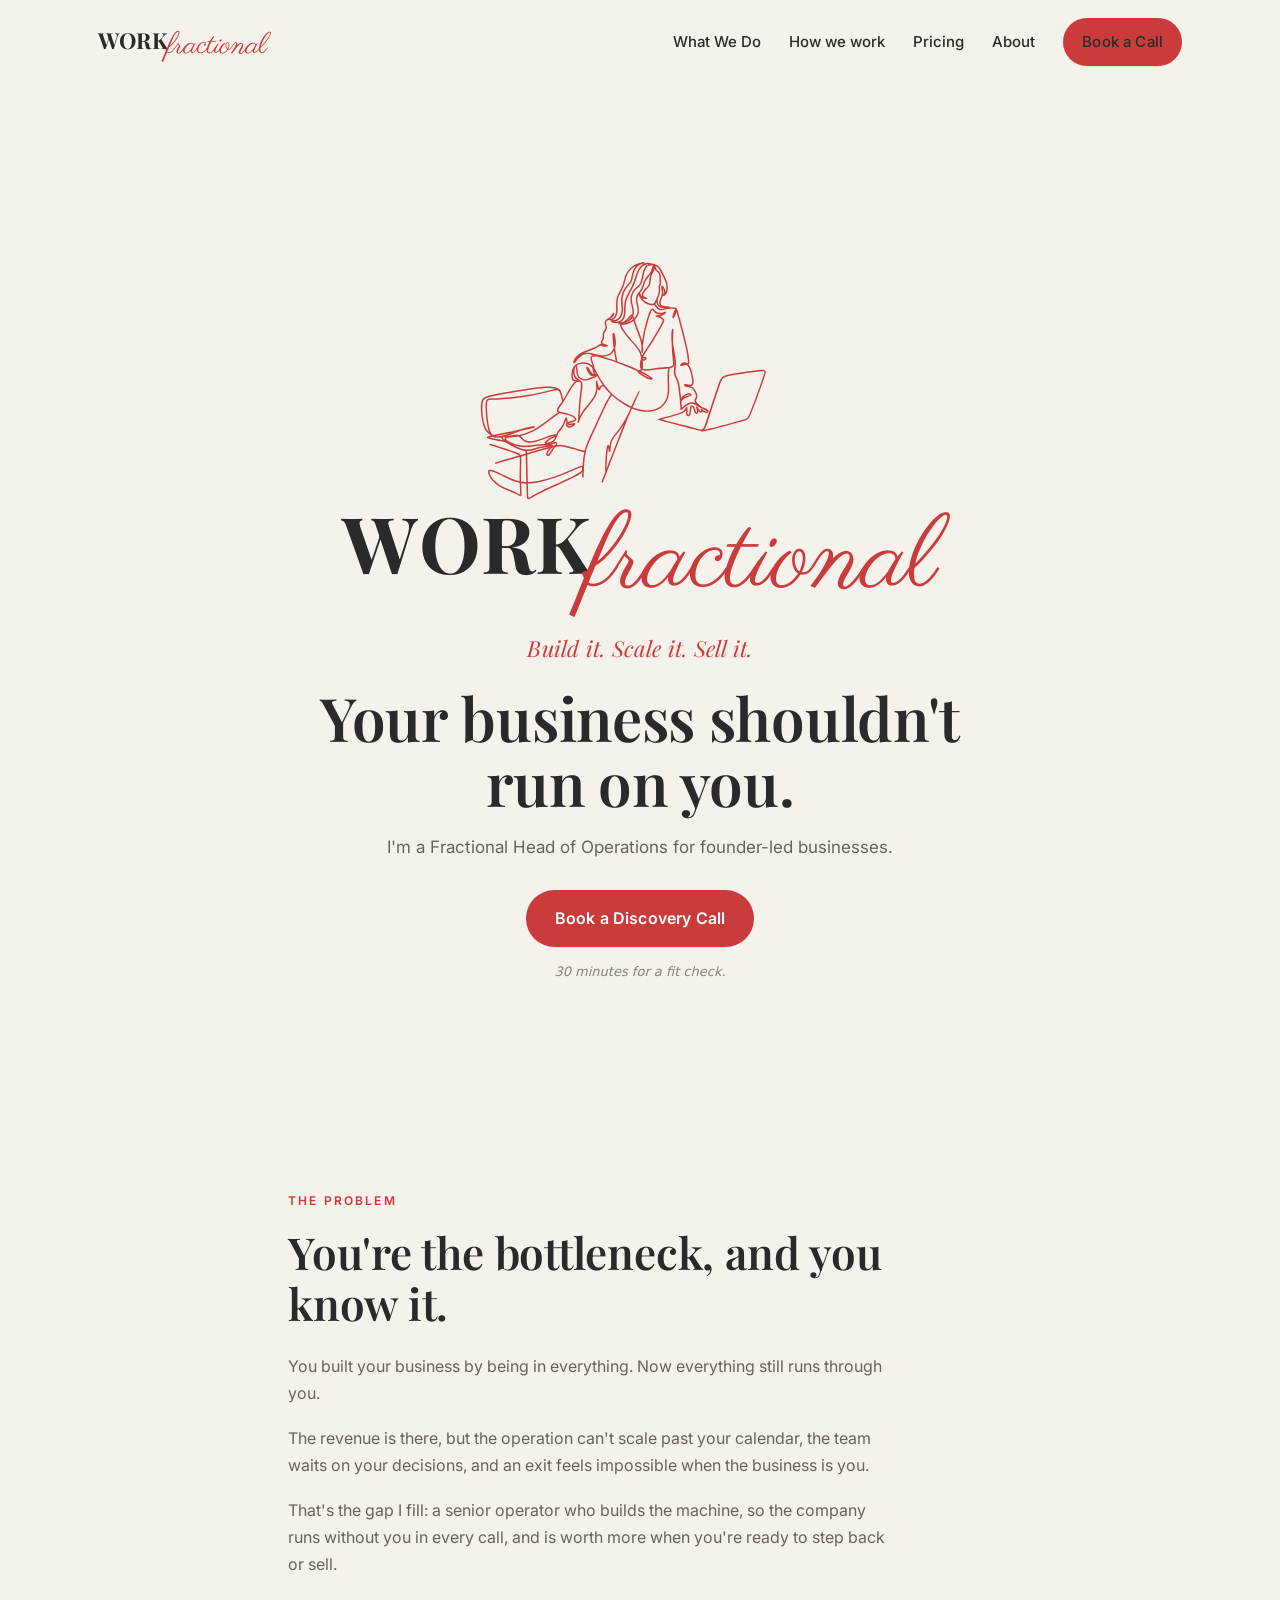
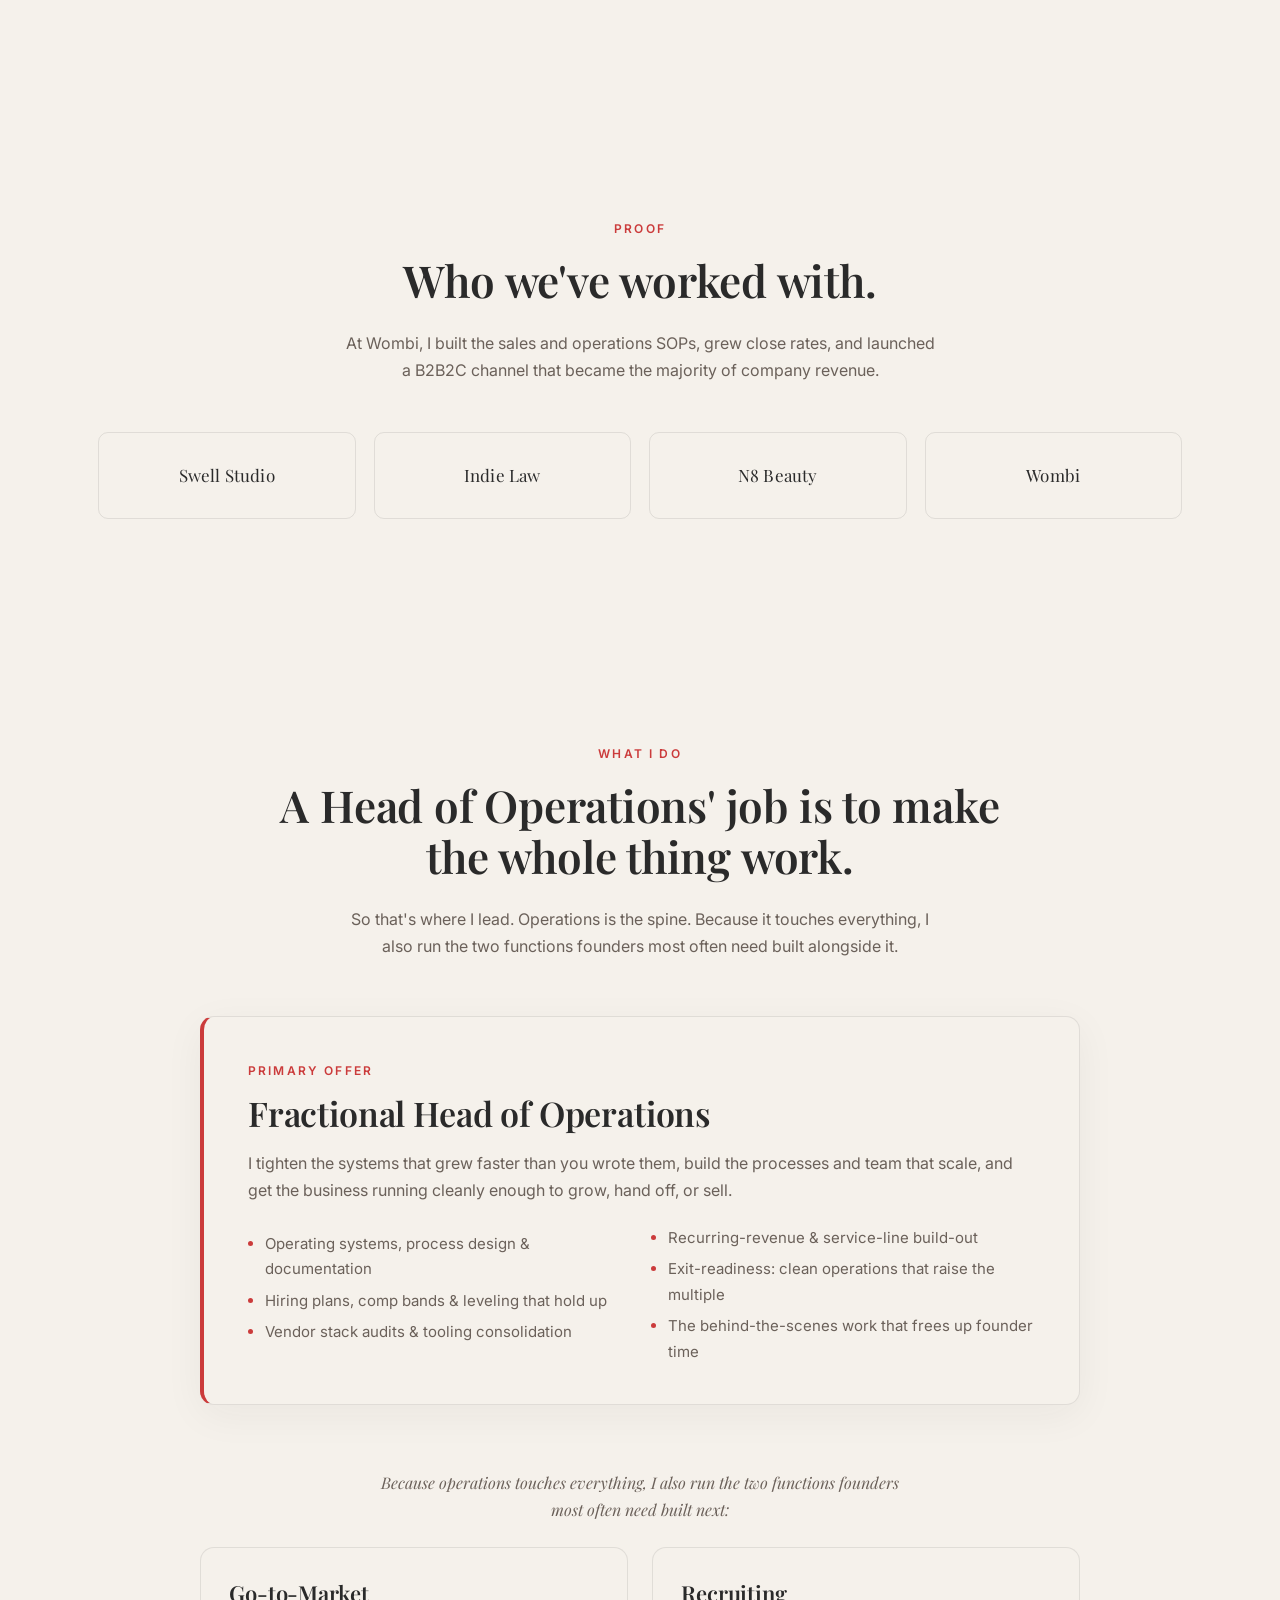
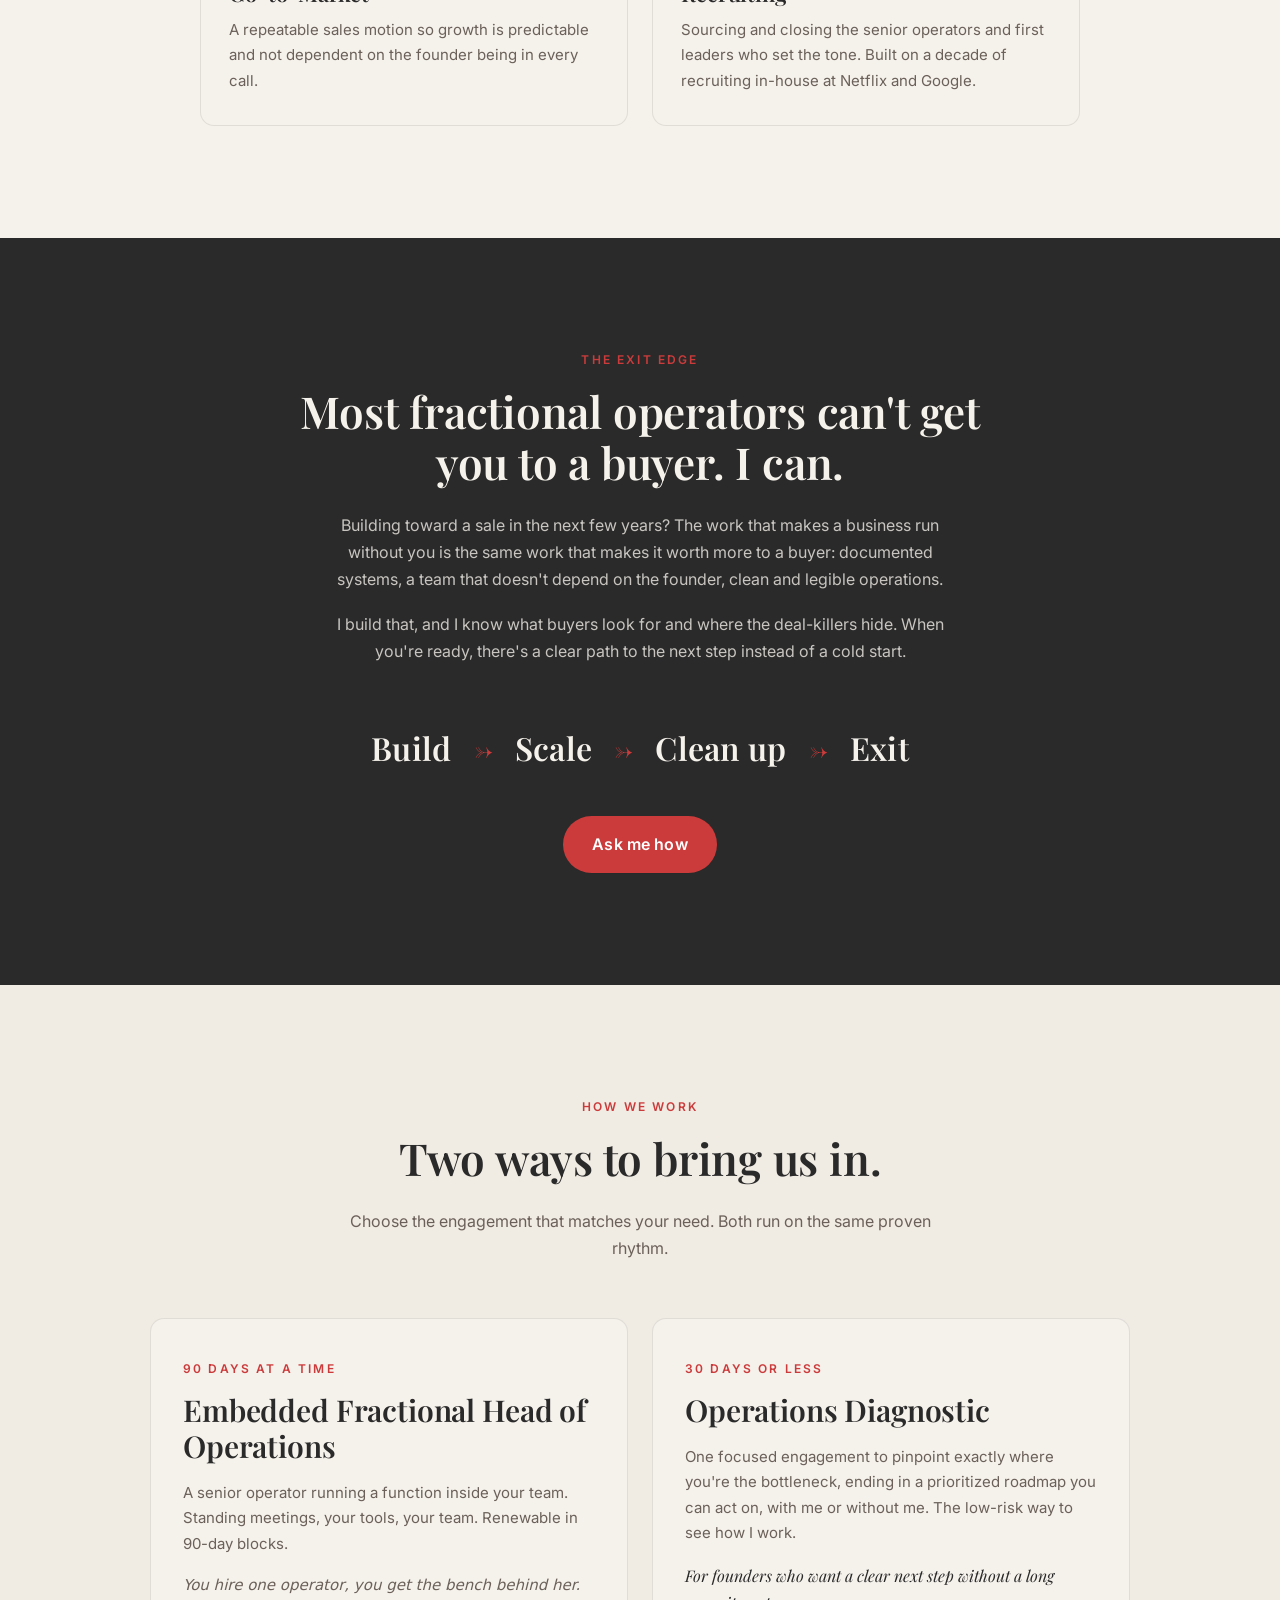
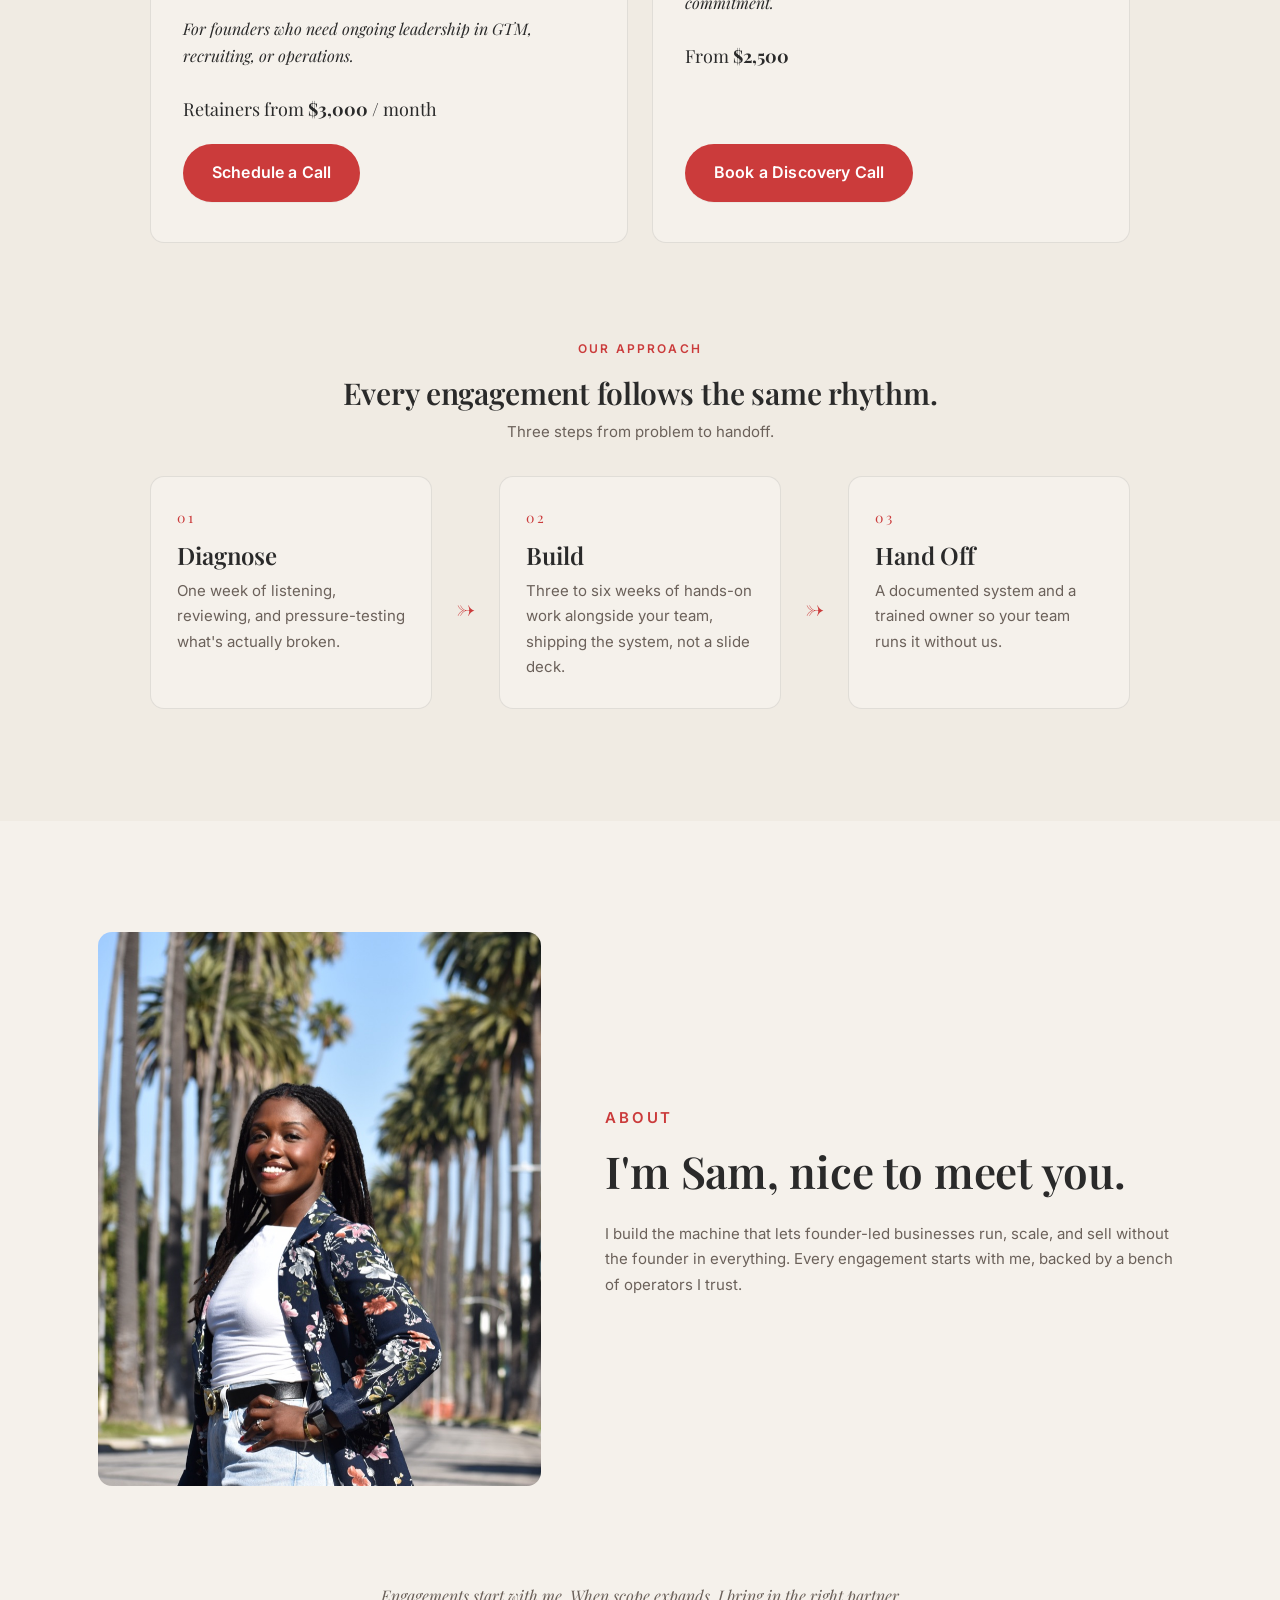
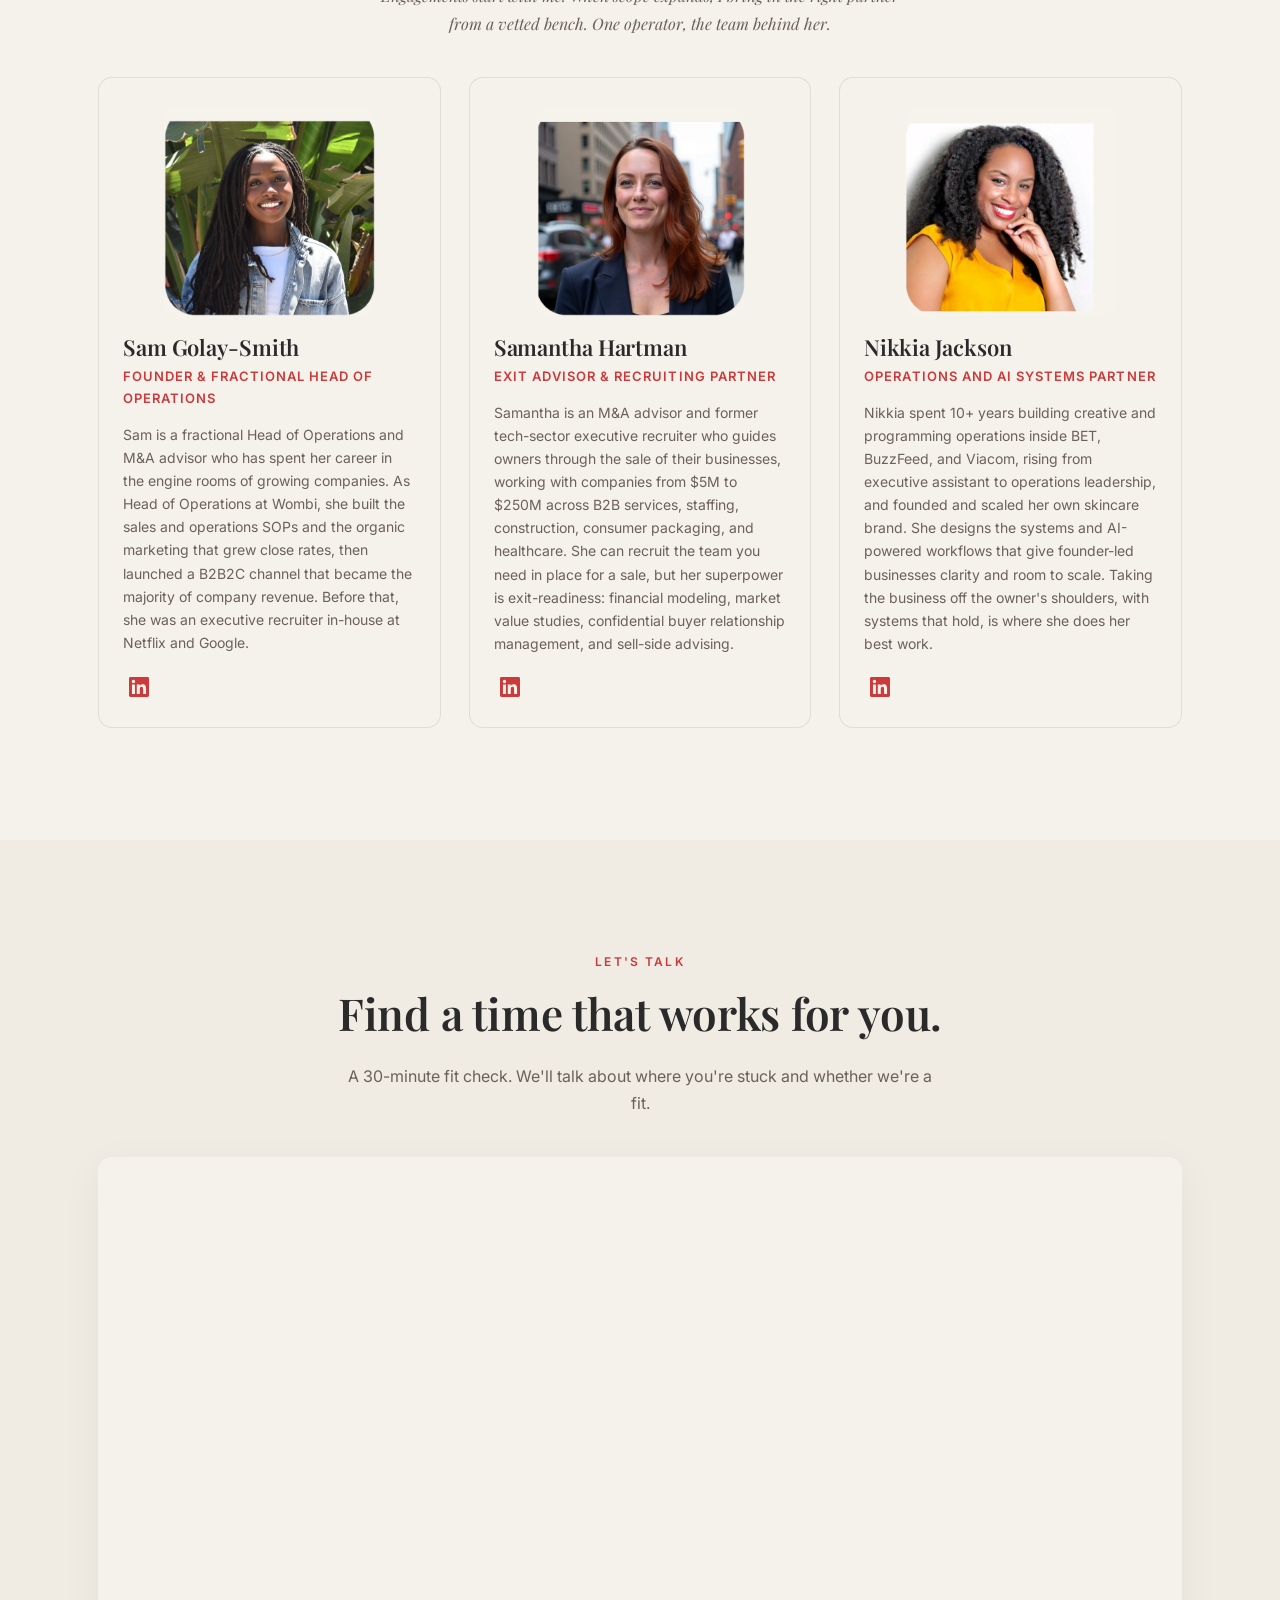
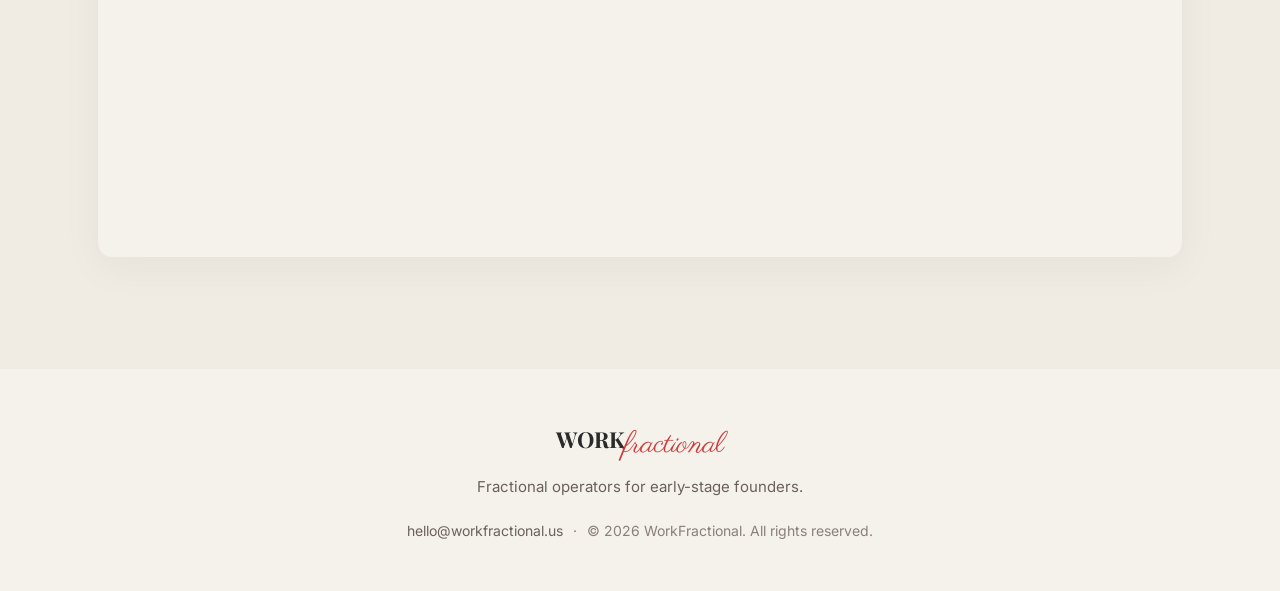
==== commit 4d1eed58: "Reposition to Head of Operations, mobile nav, /pricing page, copy updates" ====
--- a/index.html
+++ b/index.html
@@ -21,9 +21,15 @@
       <a href="#top" class="wordmark wordmark-sm" aria-label="WorkFractional home">
         <span class="wordmark-work">WORK</span><span class="wordmark-script">fractional</span>
       </a>
-      <nav class="nav-links" aria-label="Primary">
+      <button class="nav-toggle" type="button" aria-expanded="false" aria-controls="nav-menu" aria-label="Open menu">
+        <span class="nav-toggle-bar" aria-hidden="true"></span>
+        <span class="nav-toggle-bar" aria-hidden="true"></span>
+        <span class="nav-toggle-bar" aria-hidden="true"></span>
+      </button>
+      <nav class="nav-links" id="nav-menu" aria-label="Primary">
         <a href="#what-i-do">What We Do</a>
         <a href="#how-we-work">How we work</a>
+        <a href="/pricing">Pricing</a>
         <a href="#about">About</a>
         <a href="#contact" class="btn btn-primary btn-sm">Book a Call</a>
       </nav>
@@ -43,13 +49,13 @@
           <a href="#top" class="wordmark wordmark-lg" aria-label="WorkFractional">
             <span class="wordmark-work">WORK</span><span class="wordmark-script">fractional</span>
           </a>
-          <p class="hero-brandline">Build it. Scale it. Exit it.</p>
+          <p class="hero-brandline">Build it. Scale it. Sell it.</p>
           <h1 class="hero-headline">Your business shouldn't run on you.</h1>
           <p class="hero-sub">
-            I'm a fractional COO for founder-led service businesses. I build the systems, processes, and team so your company runs, and grows, without you in every decision. The senior operator you can't yet afford to hire full-time.
+            I'm a Fractional Head of Operations for founder-led businesses.
           </p>
           <a href="#contact" class="btn btn-primary">Book a Discovery Call</a>
-          <p class="hero-microcopy">30 minutes. No pitch, no pressure.</p>
+          <p class="hero-microcopy">30 minutes for a fit check.</p>
         </div>
       </div>
     </section>
@@ -60,7 +66,7 @@
         <p class="eyebrow">The problem</p>
         <h2 class="section-headline">You're the bottleneck, and you know it.</h2>
         <p class="lead">
-          You built this by being in everything. Now being in everything is the ceiling.
+          You built your business by being in everything. Now everything still runs through you.
         </p>
         <p class="lead">
           The revenue is there, but the operation can't scale past your calendar, the team waits on your decisions, and an exit feels impossible when the business is you.
@@ -71,12 +77,33 @@
       </div>
     </section>
 
+    <!-- ============== WHO WE'VE WORKED WITH (LOGO WALL) ============== -->
+    <section class="section section-logos reveal" id="logos">
+      <div class="container">
+        <div class="narrow narrow-center">
+          <p class="eyebrow">Proof</p>
+          <h2 class="section-headline">Who we've worked with.</h2>
+          <p class="lead">
+            At Wombi, I built the sales and operations SOPs, grew close rates, and launched a B2B2C channel that became the majority of company revenue.
+          </p>
+        </div>
+
+        <!-- LOGO PLACEHOLDERS: swap each bordered box for a real <img> logo when ready. -->
+        <div class="logo-grid">
+          <div class="logo-box">Swell Studio</div>
+          <div class="logo-box">Indie Law</div>
+          <div class="logo-box">N8 Beauty</div>
+          <div class="logo-box">Wombi</div>
+        </div>
+      </div>
+    </section>
+
     <!-- ============== WHAT I DO ============== -->
     <section class="section section-what reveal" id="what-i-do">
       <div class="container">
         <div class="narrow narrow-center">
           <p class="eyebrow">What I do</p>
-          <h2 class="section-headline">A COO's job is to make the whole thing work.</h2>
+          <h2 class="section-headline">A Head of Operations' job is to make the whole thing work.</h2>
           <p class="lead">
             So that's where I lead. Operations is the spine. Because it touches everything, I also run the two functions founders most often need built alongside it.
           </p>
@@ -84,7 +111,7 @@
 
         <article class="lead-card">
           <p class="eyebrow eyebrow-onlight">Primary offer</p>
-          <h3 class="lead-card-title">Fractional COO &amp; Operations</h3>
+          <h3 class="lead-card-title">Fractional Head of Operations</h3>
           <p class="lead-card-body">
             I tighten the systems that grew faster than you wrote them, build the processes and team that scale, and get the business running cleanly enough to grow, hand off, or sell.
           </p>
@@ -120,7 +147,7 @@
       <div class="container">
         <div class="narrow narrow-center">
           <p class="eyebrow eyebrow-onlight">The exit edge</p>
-          <h2 class="section-headline">Most fractional COOs can't get you to a buyer. I can.</h2>
+          <h2 class="section-headline">Most fractional operators can't get you to a buyer. I can.</h2>
           <p class="lead">
             Building toward a sale in the next few years? The work that makes a business run without you is the same work that makes it worth more to a buyer: documented systems, a team that doesn't depend on the founder, clean and legible operations.
           </p>
@@ -159,7 +186,7 @@
         <div class="engagement-grid">
           <article class="engagement-card">
             <p class="eyebrow eyebrow-onlight">90 days at a time</p>
-            <h3 class="engagement-title">Embedded Fractional COO</h3>
+            <h3 class="engagement-title">Embedded Fractional Head of Operations</h3>
             <p class="engagement-body">A senior operator running a function inside your team. Standing meetings, your tools, your team. Renewable in 90-day blocks.</p>
             <p class="engagement-body"><em>You hire one operator, you get the bench behind her.</em></p>
             <p class="engagement-bestfor"><em>For founders who need ongoing leadership in GTM, recruiting, or operations.</em></p>
@@ -205,27 +232,6 @@
       </div>
     </section>
 
-    <!-- ============== WHO I'VE WORKED WITH (LOGO WALL) ============== -->
-    <section class="section section-logos reveal" id="logos">
-      <div class="container">
-        <div class="narrow narrow-center">
-          <p class="eyebrow">Proof</p>
-          <h2 class="section-headline">Who we've worked with.</h2>
-          <p class="lead">
-            At Wombi, I built the sales and operations SOPs, grew close rates, and launched a B2B2C channel that became the majority of company revenue.
-          </p>
-        </div>
-
-        <!-- LOGO PLACEHOLDERS: swap each bordered box for a real <img> logo when ready. -->
-        <div class="logo-grid">
-          <div class="logo-box">Swell Studio</div>
-          <div class="logo-box">Indie Law</div>
-          <div class="logo-box">N8 Beauty</div>
-          <div class="logo-box">Wombi</div>
-        </div>
-      </div>
-    </section>
-
     <!-- ============== ABOUT ============== -->
     <section class="section section-about reveal" id="about">
       <div class="container">
@@ -252,9 +258,9 @@
             <article class="bench-card">
               <img src="sam_rounded.png" alt="Sam Golay-Smith" class="bench-photo" />
               <h3 class="bench-name">Sam Golay-Smith</h3>
-              <p class="bench-title">Founder &amp; Fractional COO</p>
+              <p class="bench-title">Founder &amp; Fractional Head of Operations</p>
               <p class="bench-bio">
-                Sam is a fractional COO and M&amp;A advisor who has spent her career in the engine rooms of growing companies. As Head of Operations at Wombi, she built the sales and operations SOPs and the organic marketing that grew close rates, then launched a B2B2C channel that became the majority of company revenue. Before that, she was an executive recruiter in-house at Netflix and Google.
+                Sam is a fractional Head of Operations and M&amp;A advisor who has spent her career in the engine rooms of growing companies. As Head of Operations at Wombi, she built the sales and operations SOPs and the organic marketing that grew close rates, then launched a B2B2C channel that became the majority of company revenue. Before that, she was an executive recruiter in-house at Netflix and Google.
               </p>
               <a href="https://www.linkedin.com/in/sam-golay-smith-686794121/" class="bench-linkedin" target="_blank" rel="noopener" aria-label="Sam Golay-Smith on LinkedIn">
                 <svg viewBox="0 0 24 24" width="20" height="20" aria-hidden="true"><path fill="currentColor" d="M20.45 20.45h-3.55v-5.57c0-1.33-.02-3.04-1.85-3.04-1.85 0-2.13 1.45-2.13 2.94v5.67H9.36V9h3.41v1.56h.05c.48-.9 1.64-1.85 3.37-1.85 3.6 0 4.27 2.37 4.27 5.45v6.29zM5.34 7.43a2.06 2.06 0 11-.01-4.12 2.06 2.06 0 010 4.12zm1.78 13.02H3.56V9h3.56v11.45zM22.22 0H1.77C.79 0 0 .77 0 1.72v20.56C0 23.23.79 24 1.77 24h20.45C23.2 24 24 23.23 24 22.28V1.72C24 .77 23.2 0 22.22 0z"/></svg>
@@ -276,9 +282,9 @@
             <article class="bench-card">
               <img src="nikkia_rounded.png" alt="Nikkia Jackson" class="bench-photo" />
               <h3 class="bench-name">Nikkia Jackson</h3>
-              <p class="bench-title">Operations &amp; Systems Partner</p>
+              <p class="bench-title">Operations and AI Systems Partner</p>
               <p class="bench-bio">
-                Nikkia spent 10+ years building creative and programming operations inside BET, BuzzFeed, and Viacom, rising from executive assistant to operations leadership, and founded and scaled her own skincare brand. She designs the systems and AI-powered workflows that give service businesses clarity and room to scale. Taking the business off the owner's shoulders, with systems that hold, is where she does her best work.
+                Nikkia spent 10+ years building creative and programming operations inside BET, BuzzFeed, and Viacom, rising from executive assistant to operations leadership, and founded and scaled her own skincare brand. She designs the systems and AI-powered workflows that give founder-led businesses clarity and room to scale. Taking the business off the owner's shoulders, with systems that hold, is where she does her best work.
               </p>
               <a href="https://www.linkedin.com/in/nikkia-jackson/" class="bench-linkedin" target="_blank" rel="noopener" aria-label="Nikkia Jackson on LinkedIn">
                 <svg viewBox="0 0 24 24" width="20" height="20" aria-hidden="true"><path fill="currentColor" d="M20.45 20.45h-3.55v-5.57c0-1.33-.02-3.04-1.85-3.04-1.85 0-2.13 1.45-2.13 2.94v5.67H9.36V9h3.41v1.56h.05c.48-.9 1.64-1.85 3.37-1.85 3.6 0 4.27 2.37 4.27 5.45v6.29zM5.34 7.43a2.06 2.06 0 11-.01-4.12 2.06 2.06 0 010 4.12zm1.78 13.02H3.56V9h3.56v11.45zM22.22 0H1.77C.79 0 0 .77 0 1.72v20.56C0 23.23.79 24 1.77 24h20.45C23.2 24 24 23.23 24 22.28V1.72C24 .77 23.2 0 22.22 0z"/></svg>
@@ -296,7 +302,7 @@
           <p class="eyebrow">Let's talk</p>
           <h2 class="section-headline">Find a time that works for you.</h2>
           <p class="lead">
-            A 30-minute discovery call. We'll talk about where you're stuck, where a sprint could help, and whether we're a fit. No pitch, no pressure.
+            A 30-minute fit check. We'll talk about where you're stuck and whether we're a fit.
           </p>
         </div>
 
@@ -327,6 +333,36 @@
   <script>
     // Auto-fill current year in footer.
     document.getElementById('year').textContent = new Date().getFullYear();
+
+    // Mobile hamburger nav toggle.
+    var navToggle = document.querySelector('.nav-toggle');
+    var navMenu = document.getElementById('nav-menu');
+    function closeMenu() {
+      if (!navToggle || !navMenu) return;
+      navToggle.setAttribute('aria-expanded', 'false');
+      navToggle.setAttribute('aria-label', 'Open menu');
+      navMenu.classList.remove('is-open');
+      document.body.classList.remove('nav-locked');
+    }
+    if (navToggle && navMenu) {
+      navToggle.addEventListener('click', function () {
+        var open = navToggle.getAttribute('aria-expanded') === 'true';
+        if (open) {
+          closeMenu();
+        } else {
+          navToggle.setAttribute('aria-expanded', 'true');
+          navToggle.setAttribute('aria-label', 'Close menu');
+          navMenu.classList.add('is-open');
+          document.body.classList.add('nav-locked');
+        }
+      });
+      navMenu.querySelectorAll('a').forEach(function (link) {
+        link.addEventListener('click', closeMenu);
+      });
+      document.addEventListener('keydown', function (e) {
+        if (e.key === 'Escape') closeMenu();
+      });
+    }
 
     // Fade-in on scroll for any element with .reveal
     var revealEls = document.querySelectorAll('.reveal');
--- a/styles.css
+++ b/styles.css
@@ -198,6 +198,43 @@
   color: var(--coral);
 }
 
+/* Hamburger toggle (hidden on desktop, shown on small screens) */
+.nav-toggle {
+  display: none;
+  width: 40px;
+  height: 40px;
+  background: transparent;
+  border: 0;
+  padding: 0;
+  cursor: pointer;
+  position: relative;
+  z-index: 60;
+}
+.nav-toggle-bar {
+  position: absolute;
+  left: 9px;
+  width: 22px;
+  height: 2px;
+  background: var(--charcoal);
+  border-radius: 2px;
+  transition: transform .3s var(--ease), opacity .25s var(--ease), top .3s var(--ease);
+}
+.nav-toggle-bar:nth-child(1) { top: 13px; }
+.nav-toggle-bar:nth-child(2) { top: 19px; }
+.nav-toggle-bar:nth-child(3) { top: 25px; }
+.nav-toggle[aria-expanded="true"] .nav-toggle-bar:nth-child(1) {
+  top: 19px;
+  transform: rotate(45deg);
+}
+.nav-toggle[aria-expanded="true"] .nav-toggle-bar:nth-child(2) {
+  opacity: 0;
+}
+.nav-toggle[aria-expanded="true"] .nav-toggle-bar:nth-child(3) {
+  top: 19px;
+  transform: rotate(-45deg);
+}
+body.nav-locked { overflow: hidden; }
+
 /* ---------- Hero ---------- */
 .hero {
   padding: 64px 0 96px;
@@ -662,6 +699,223 @@
 }
 .footer-meta a:hover { color: var(--coral); }
 
+/* =========================================================
+   PRICING PAGE
+   Same design system as the homepage; only new components live here.
+   ========================================================= */
+
+/* Hero on the pricing page (no logo composition, just type-led) */
+.pricing-hero {
+  padding: 112px 0 64px;
+  text-align: center;
+}
+.pricing-hero-headline {
+  margin-bottom: 18px;
+}
+
+/* Operations Diagnostic — single emphasized card on cream-deep background */
+.section-diagnostic {
+  background: var(--cream-deep);
+}
+.diagnostic-card {
+  max-width: 880px;
+  margin: 0 auto;
+  background: var(--cream);
+  border: 1px solid var(--hairline);
+  border-left: 4px solid var(--coral);
+  border-radius: 14px;
+  padding: 48px 44px;
+  box-shadow: 0 10px 40px rgba(42, 42, 42, 0.05);
+}
+.diagnostic-head .eyebrow { margin-bottom: 12px; }
+.diagnostic-sub {
+  font-family: var(--serif);
+  font-size: 20px;
+  color: var(--charcoal);
+  margin: 0 0 24px;
+}
+.diagnostic-sub strong { font-weight: 700; }
+.diagnostic-body p {
+  color: var(--warm-gray);
+  margin: 0 0 20px;
+}
+.diagnostic-list-title {
+  font-family: var(--sans);
+  font-weight: 600;
+  font-size: 13px;
+  letter-spacing: 0.12em;
+  text-transform: uppercase;
+  color: var(--charcoal);
+  margin: 24px 0 12px;
+}
+.diagnostic-list {
+  margin: 0 0 28px;
+  padding-left: 1.1em;
+}
+.diagnostic-list li {
+  margin: 8px 0;
+  color: var(--warm-gray);
+}
+.diagnostic-list li::marker { color: var(--coral); }
+
+/* Retainer tier grid */
+.tier-grid {
+  margin: 56px auto 0;
+  display: grid;
+  grid-template-columns: repeat(3, minmax(0, 1fr));
+  gap: 24px;
+  max-width: 1100px;
+  align-items: stretch;
+}
+.tier-card {
+  position: relative;
+  display: flex;
+  flex-direction: column;
+  background: var(--cream);
+  border: 1px solid var(--hairline);
+  border-radius: 14px;
+  padding: 36px 28px;
+}
+.tier-card.is-featured {
+  border: 2px solid var(--coral);
+  box-shadow: 0 14px 44px rgba(203, 59, 59, 0.10);
+  transform: translateY(-4px);
+}
+.tier-badge {
+  position: absolute;
+  top: -12px;
+  left: 50%;
+  transform: translateX(-50%);
+  background: var(--coral);
+  color: #fff;
+  font-family: var(--sans);
+  font-size: 11px;
+  font-weight: 700;
+  letter-spacing: 0.14em;
+  text-transform: uppercase;
+  padding: 5px 14px;
+  border-radius: 999px;
+  white-space: nowrap;
+}
+.tier-card .eyebrow {
+  margin-bottom: 10px;
+}
+.tier-price {
+  font-family: var(--serif);
+  font-size: clamp(28px, 3.2vw, 36px);
+  font-weight: 600;
+  color: var(--charcoal);
+  margin: 0 0 4px;
+  line-height: 1.1;
+}
+.tier-price-unit {
+  font-family: var(--sans);
+  font-size: 14px;
+  font-weight: 500;
+  color: var(--warm-gray);
+  letter-spacing: 0.02em;
+}
+.tier-cadence {
+  font-family: var(--sans);
+  font-size: 12px;
+  font-weight: 600;
+  letter-spacing: 0.14em;
+  text-transform: uppercase;
+  color: var(--warm-gray-soft);
+  margin: 0 0 20px;
+}
+.tier-positioning {
+  color: var(--warm-gray);
+  margin: 0 0 22px;
+}
+.tier-list-title {
+  font-family: var(--sans);
+  font-weight: 600;
+  font-size: 12px;
+  letter-spacing: 0.12em;
+  text-transform: uppercase;
+  color: var(--charcoal);
+  margin: 0 0 10px;
+}
+.tier-list {
+  margin: 0 0 24px;
+  padding-left: 1.1em;
+}
+.tier-list li {
+  margin: 6px 0;
+  color: var(--warm-gray);
+  font-size: 14px;
+}
+.tier-list li::marker { color: var(--coral); }
+.tier-card .btn {
+  align-self: flex-start;
+  margin-top: auto;
+}
+
+/* "Set expectations" section reuses .section + cream-deep */
+.section-expectations {
+  background: var(--cream-deep);
+}
+
+/* FAQ accordion (native <details>) */
+.faq-list {
+  margin-top: 40px;
+}
+.faq-item {
+  border-top: 1px solid var(--hairline);
+}
+.faq-list .faq-item:last-of-type {
+  border-bottom: 1px solid var(--hairline);
+}
+.faq-q {
+  cursor: pointer;
+  list-style: none;
+  padding: 22px 0;
+  font-family: var(--serif);
+  font-size: clamp(20px, 2.2vw, 24px);
+  font-weight: 600;
+  color: var(--charcoal);
+  position: relative;
+  padding-right: 40px;
+  transition: color .2s var(--ease);
+}
+.faq-q::-webkit-details-marker { display: none; }
+.faq-q:hover { color: var(--coral); }
+.faq-q::after {
+  content: '+';
+  position: absolute;
+  right: 4px;
+  top: 50%;
+  transform: translateY(-50%);
+  font-family: var(--serif);
+  font-size: 26px;
+  color: var(--coral);
+  line-height: 1;
+  transition: transform .25s var(--ease);
+}
+.faq-item[open] .faq-q::after {
+  content: '\2013'; /* en dash for the open state */
+}
+.faq-a {
+  margin: 0 0 22px;
+  color: var(--warm-gray);
+  max-width: 60ch;
+}
+
+/* Final CTA block on pricing page */
+.section-pricing-cta {
+  background: var(--cream-deep);
+  text-align: center;
+}
+.section-pricing-cta .lead {
+  margin-bottom: 28px;
+}
+
+/* Current-page highlight in nav (desktop) */
+.nav-links a[aria-current="page"] {
+  color: var(--coral);
+}
+
 /* ---------- Reveal-on-scroll ---------- */
 .reveal {
   opacity: 0;
@@ -718,14 +972,52 @@
     max-width: 480px;
     margin: 0 auto;
   }
+
+  /* Pricing page */
+  .pricing-hero { padding: 80px 0 40px; }
+  .diagnostic-card { padding: 36px 26px; }
+  .tier-grid {
+    grid-template-columns: 1fr;
+    gap: 28px;
+    max-width: 480px;
+  }
+  .tier-card.is-featured { transform: none; }
+}
+
+@media (max-width: 767px) {
+  /* Show hamburger, hide inline nav by default */
+  .nav-toggle { display: inline-block; }
+  .nav-links {
+    position: fixed;
+    inset: 0;
+    background: var(--cream);
+    flex-direction: column;
+    align-items: center;
+    justify-content: center;
+    gap: 28px;
+    padding: 80px 24px 40px;
+    transform: translateX(100%);
+    transition: transform .35s var(--ease);
+    z-index: 40;
+  }
+  .nav-links.is-open { transform: translateX(0); }
+  .nav-links a:not(.btn) {
+    font-family: var(--serif);
+    font-size: 28px;
+    font-weight: 600;
+    color: var(--charcoal);
+  }
+  .nav-links a.btn {
+    margin-top: 8px;
+    padding: 14px 28px;
+    font-size: 16px;
+  }
+  .nav-links a[aria-current="page"] {
+    color: var(--coral);
+  }
 }
 
 @media (max-width: 620px) {
-  .nav-links { gap: 14px; }
-  .nav-links a:not(.btn) { display: none; }
-  /* Keep only the "Book a Call" button visible on small screens. */
-  .nav-links a.btn { display: inline-block; }
-
   .section-headline { font-size: 28px; }
   .hero-sub { font-size: 16px; }
   .lead { font-size: 15px; }
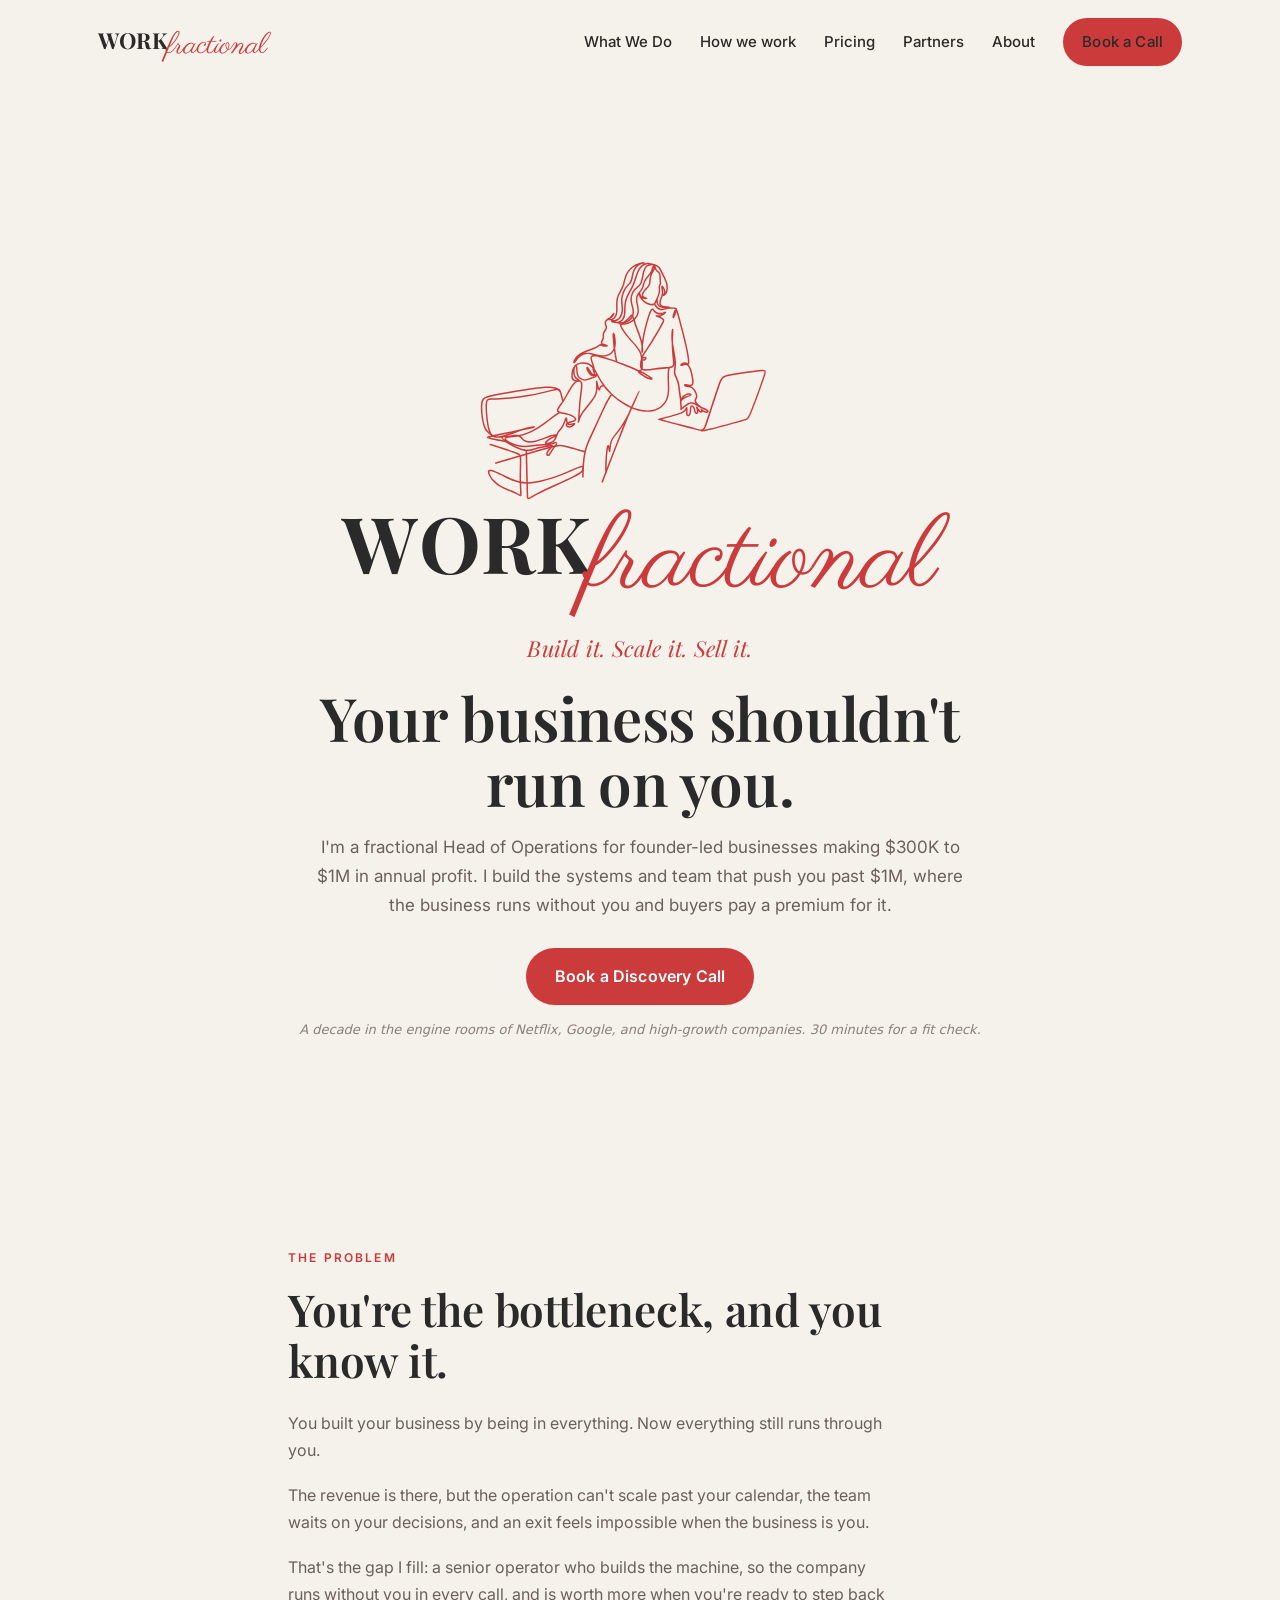
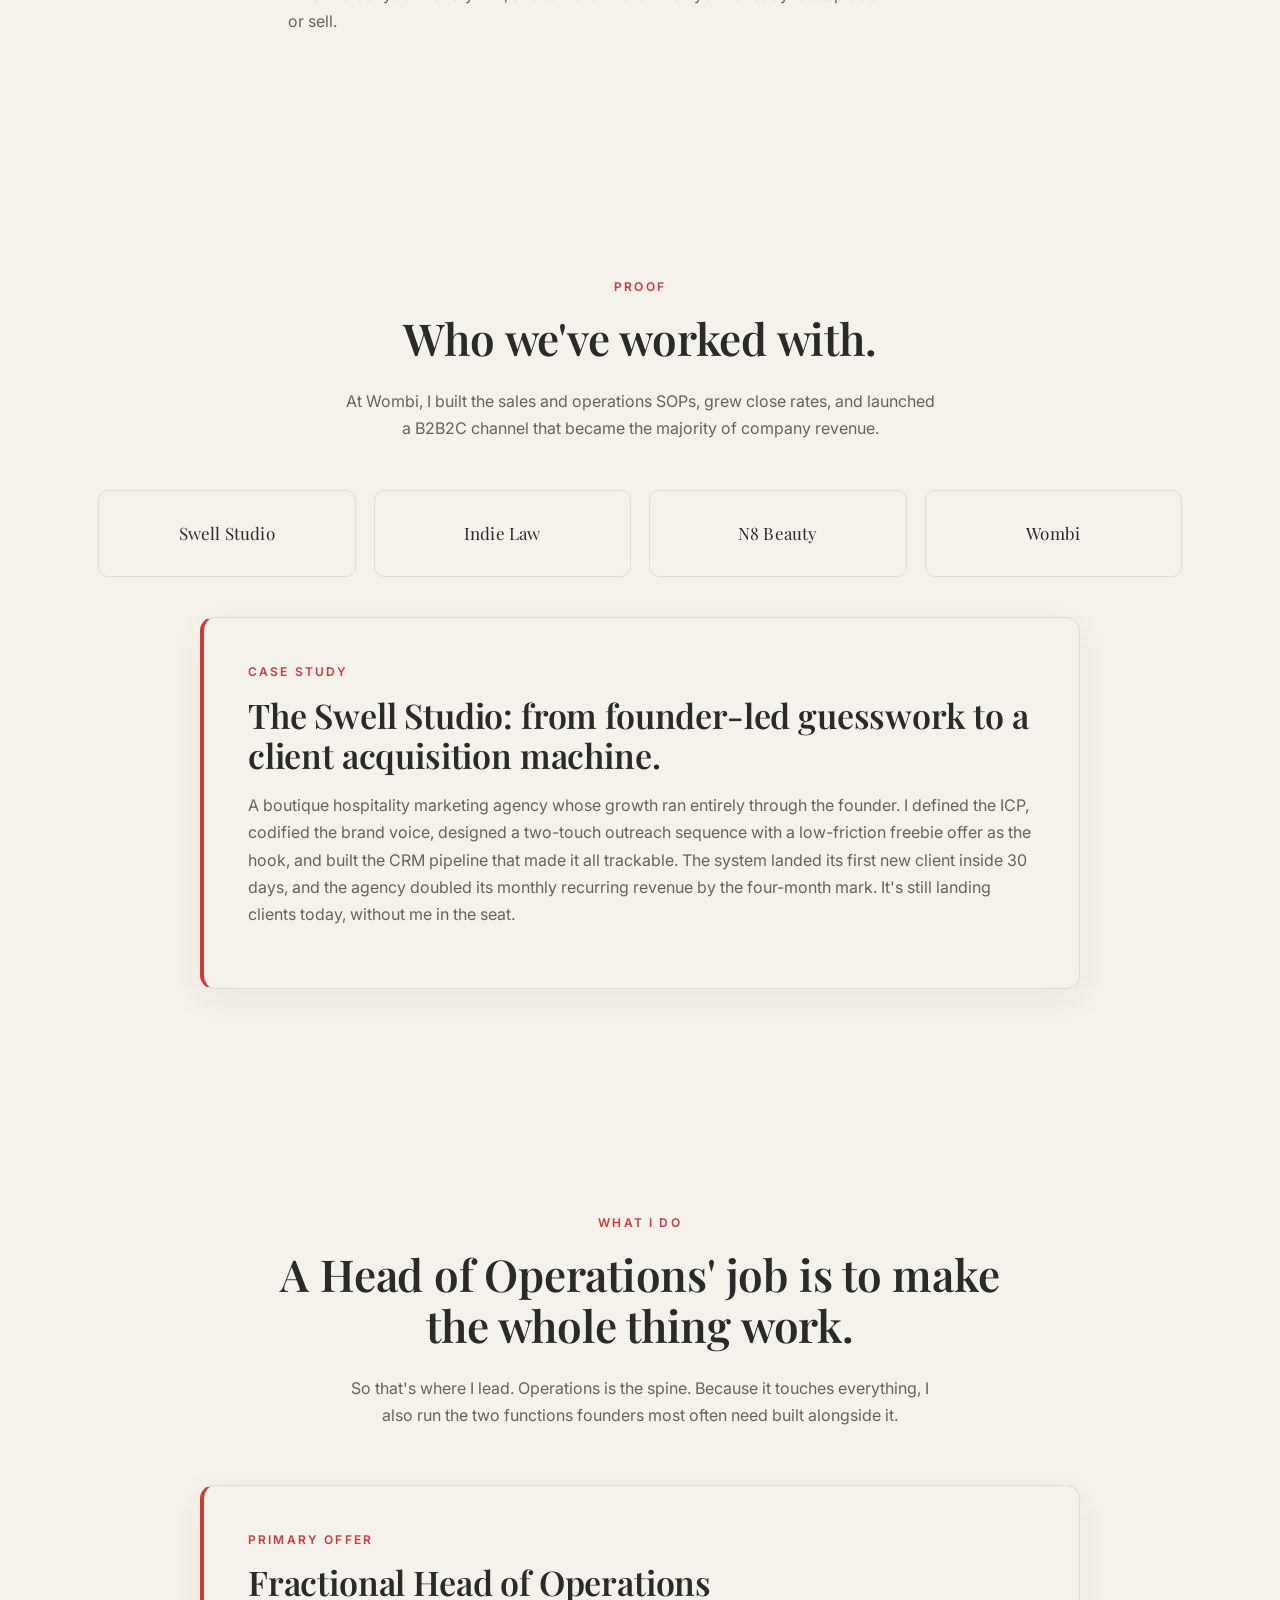
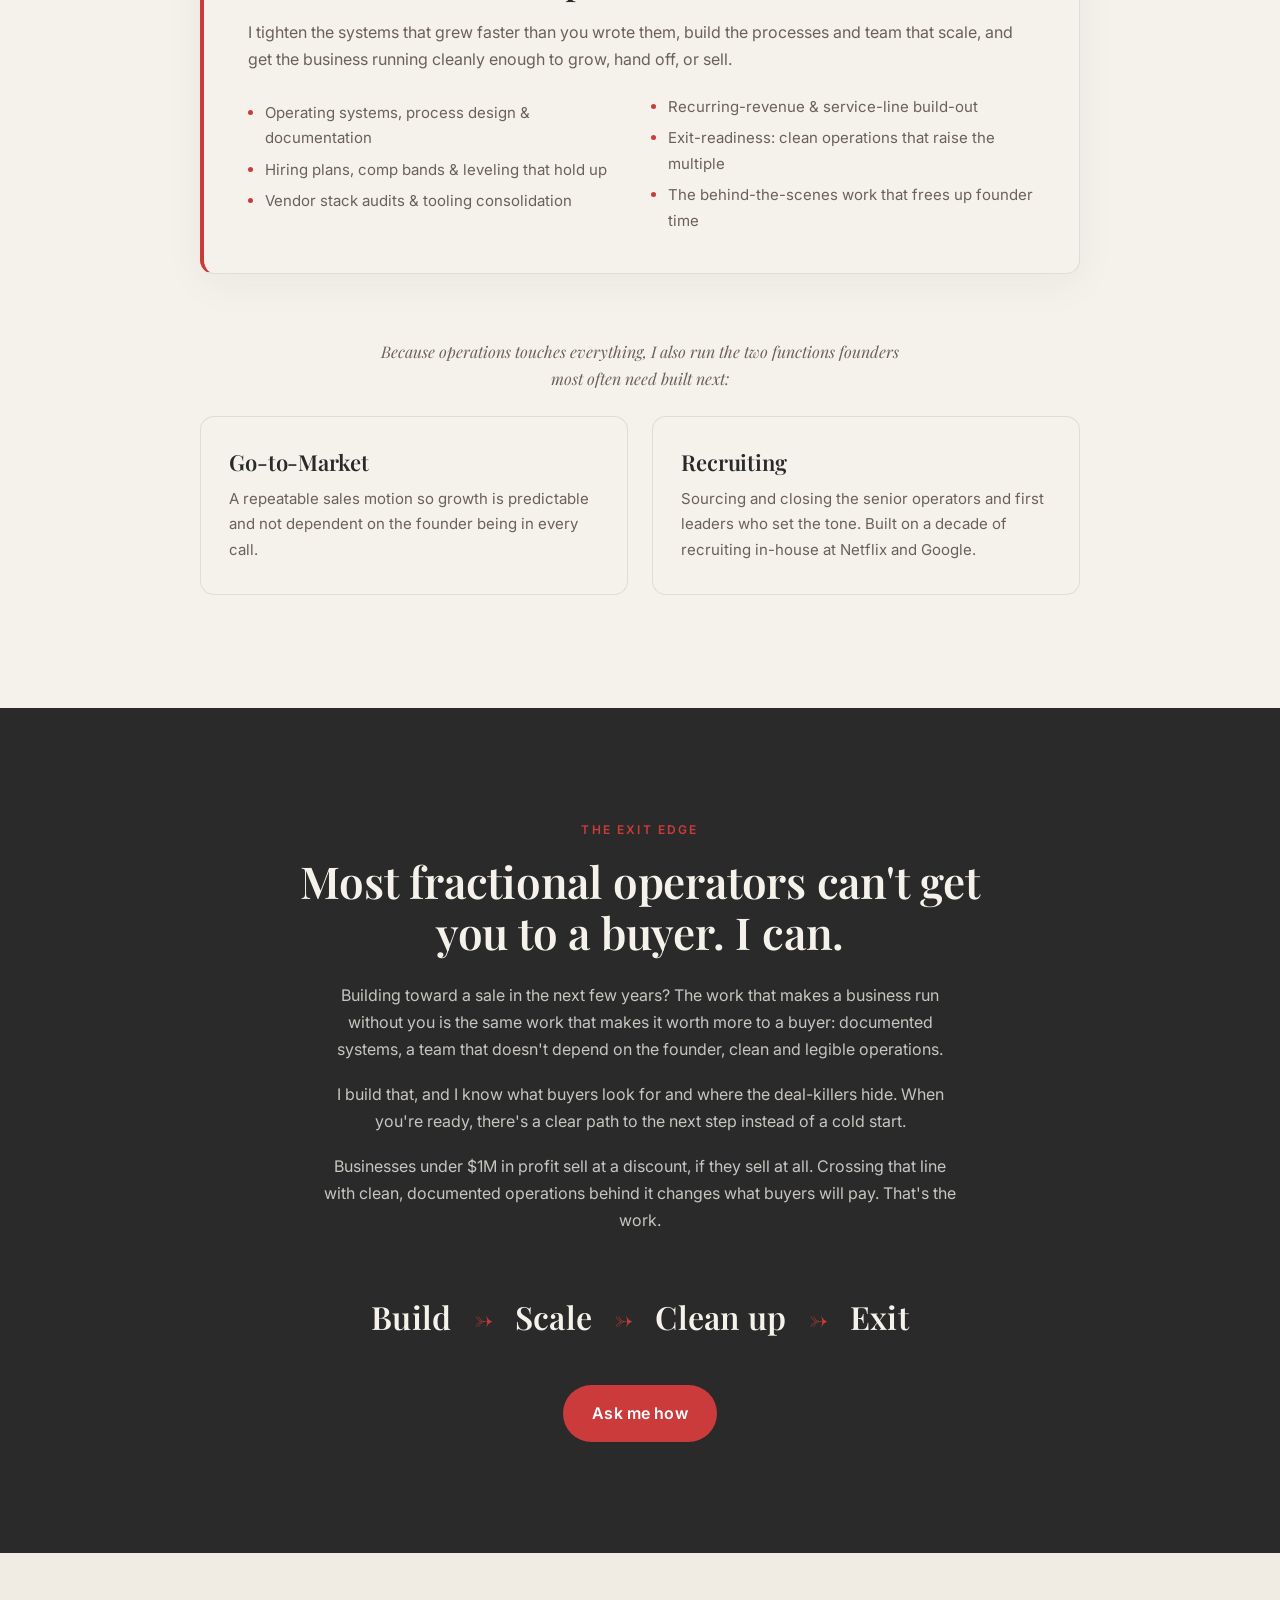
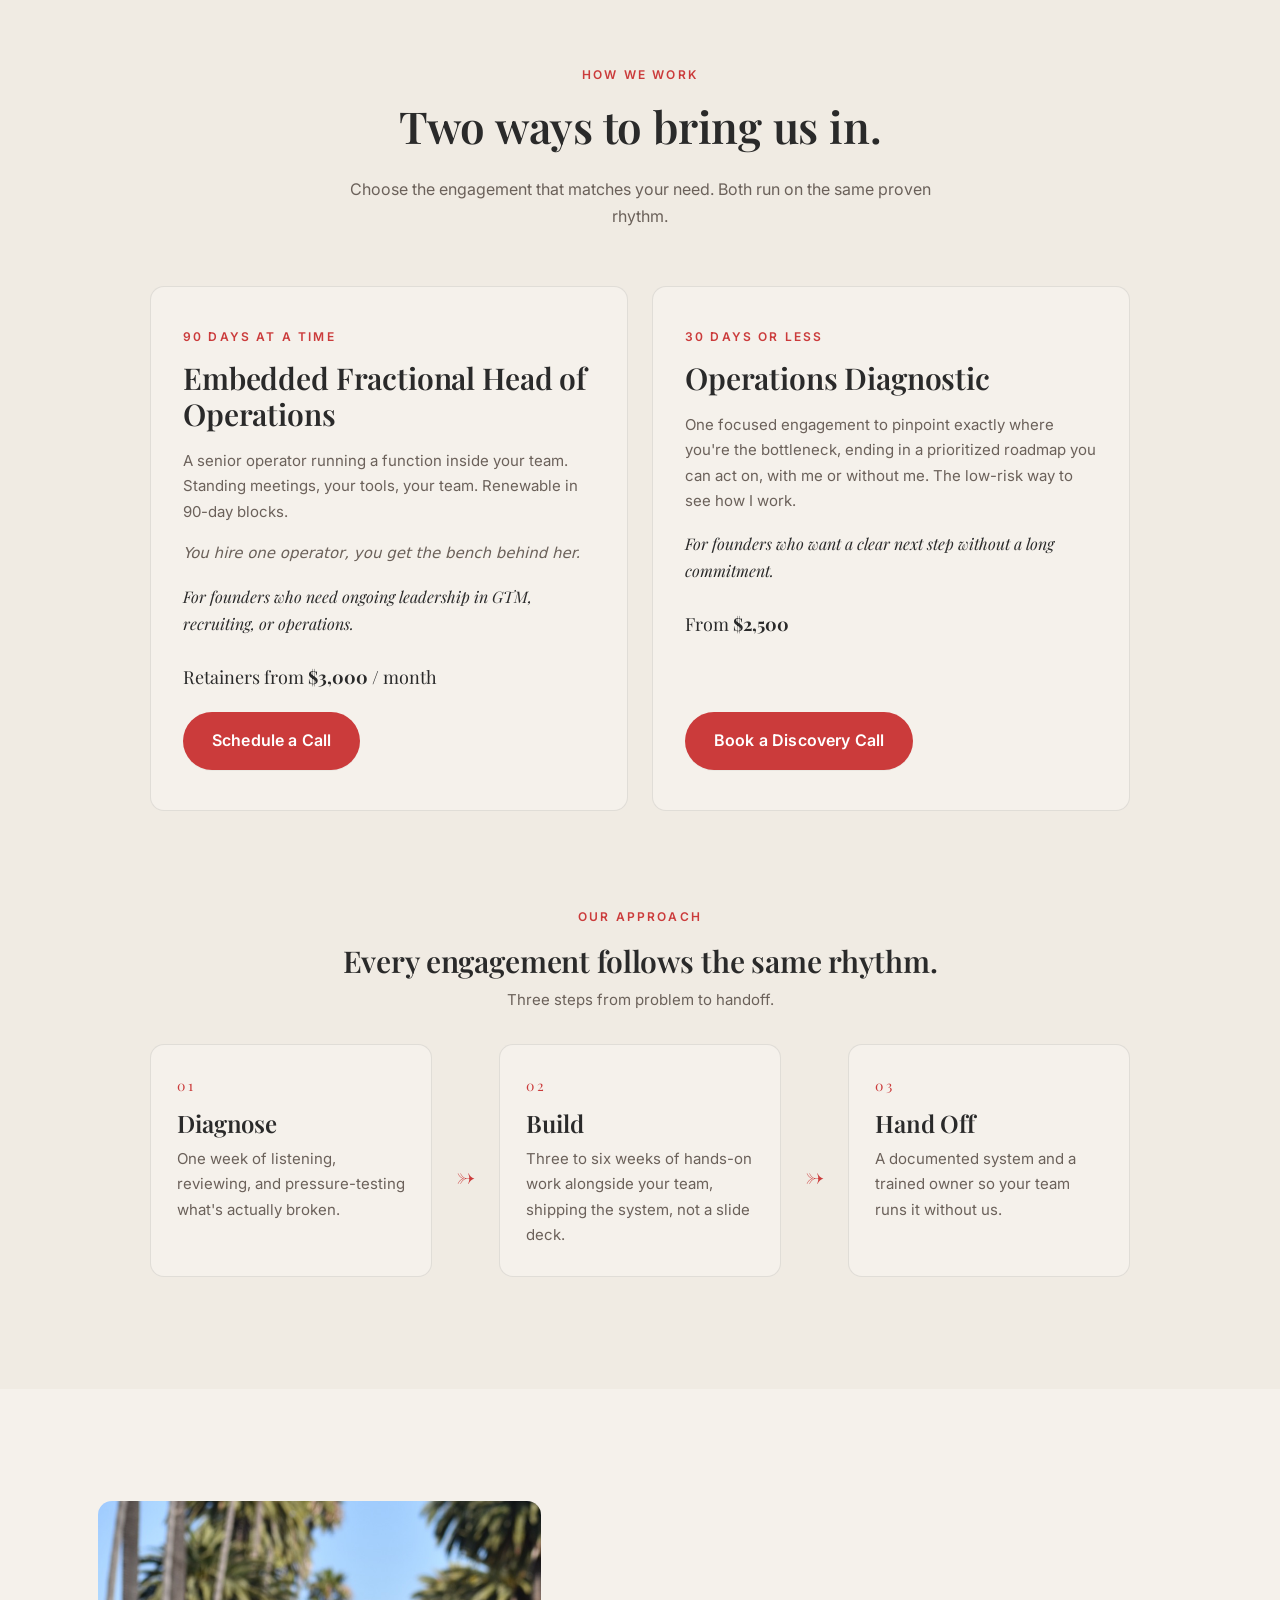
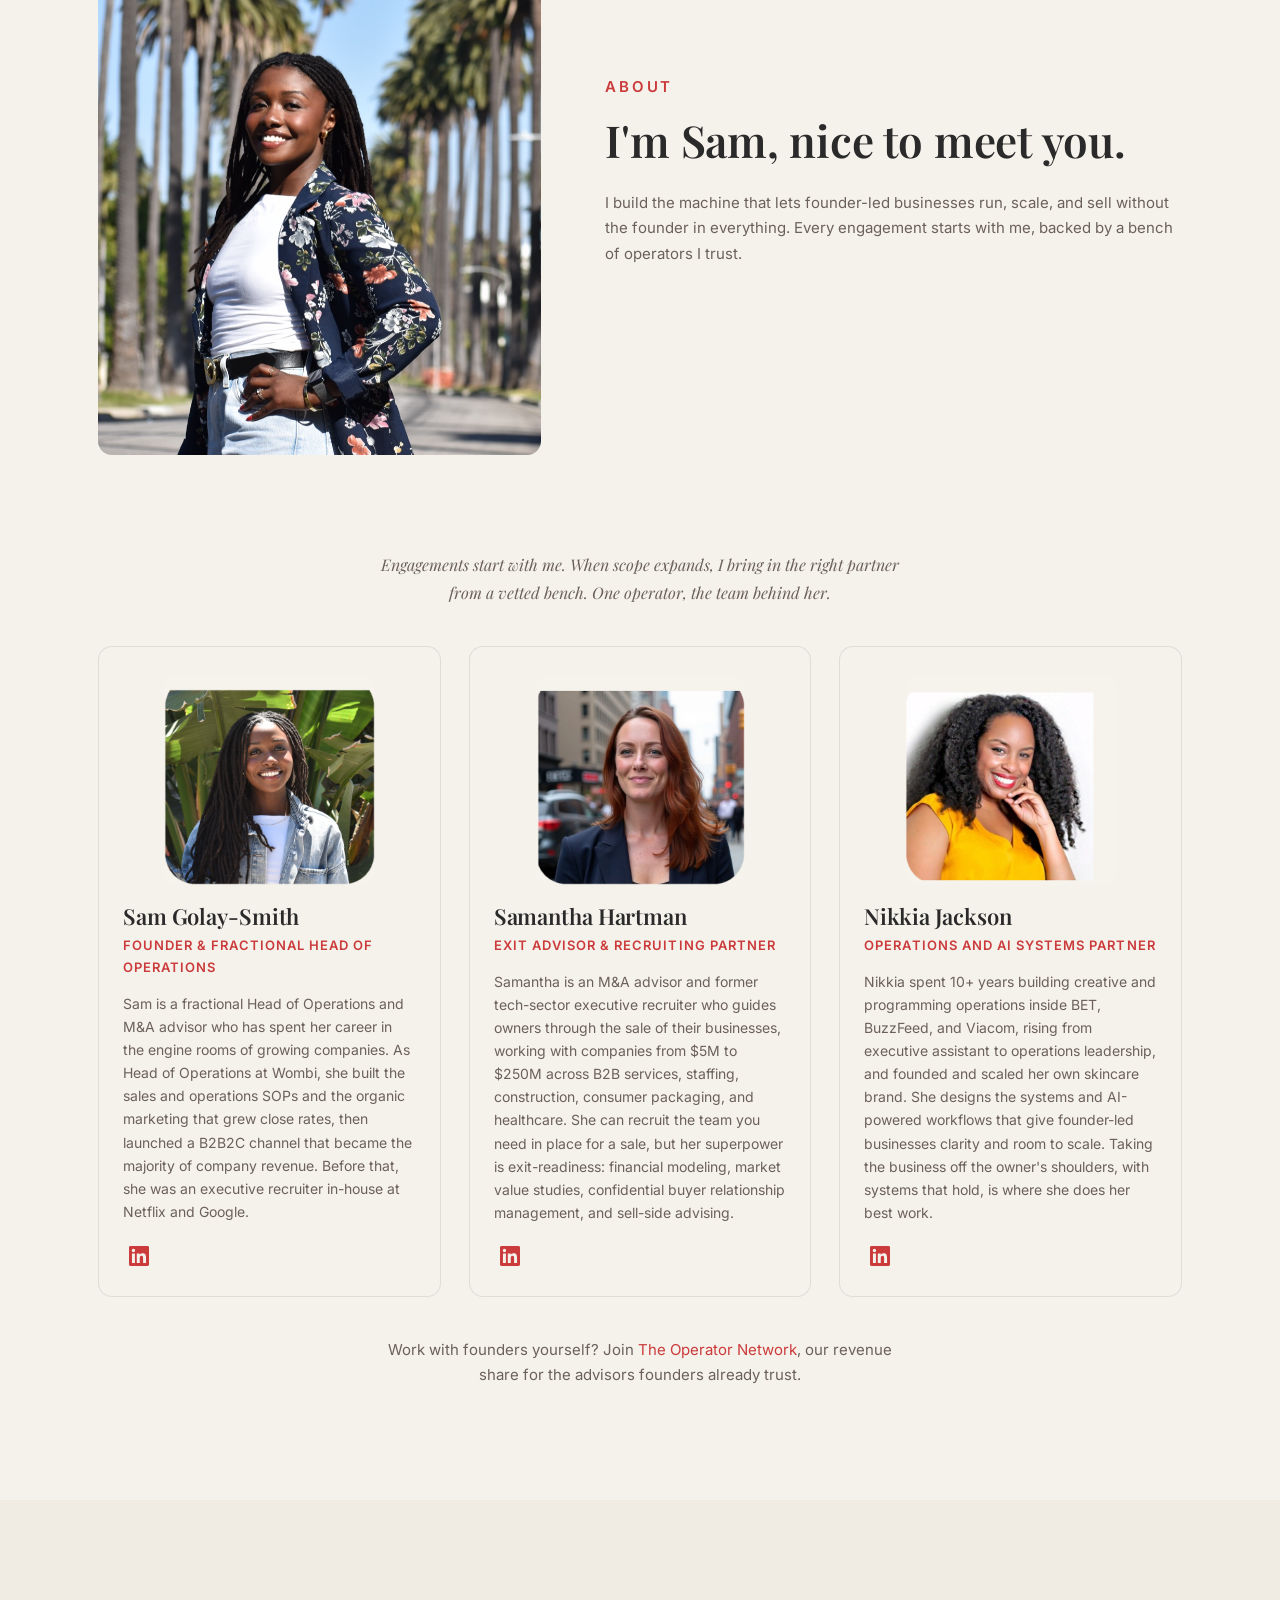
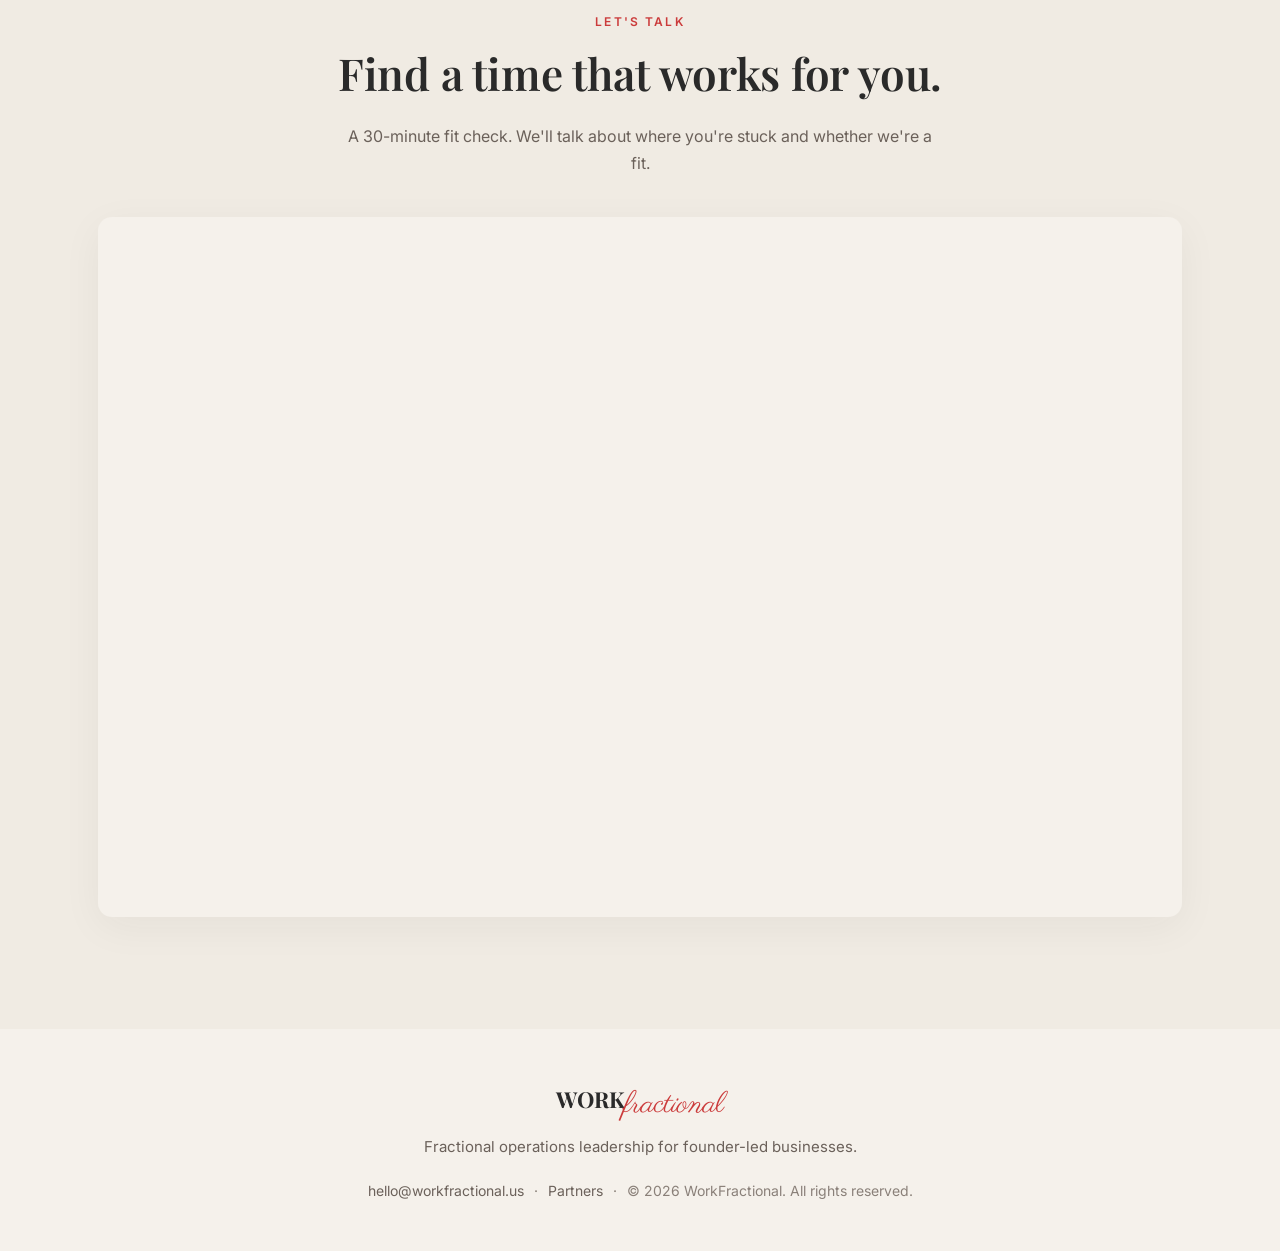
==== commit 01be2679: "Reposition to $300K-$1M profit ICP, add Swell case study, Operator Network page and form Co-Authored" ====
--- a/index.html
+++ b/index.html
@@ -3,8 +3,8 @@
 <head>
   <meta charset="UTF-8" />
   <meta name="viewport" content="width=device-width, initial-scale=1.0" />
-  <title>WORKfractional — The senior operator you can't yet afford to hire full-time.</title>
-  <meta name="description" content="Fractional GTM, recruiting, and operations for early-stage founders who are growing faster than they can hire." />
+  <title>WORKfractional — Fractional operations leadership for founder-led businesses</title>
+  <meta name="description" content="Fractional Head of Operations for founder-led businesses earning $300K to $1M in annual profit. Build the systems that push you past $1M, run without you, and command a premium at exit." />
 
   <!-- Google Fonts: Playfair Display (serif headlines), Inter (body), Parisienne (cursive 'fractional') -->
   <link rel="preconnect" href="https://fonts.googleapis.com">
@@ -30,6 +30,7 @@
         <a href="#what-i-do">What We Do</a>
         <a href="#how-we-work">How we work</a>
         <a href="/pricing">Pricing</a>
+        <a href="/partners">Partners</a>
         <a href="#about">About</a>
         <a href="#contact" class="btn btn-primary btn-sm">Book a Call</a>
       </nav>
@@ -52,10 +53,10 @@
           <p class="hero-brandline">Build it. Scale it. Sell it.</p>
           <h1 class="hero-headline">Your business shouldn't run on you.</h1>
           <p class="hero-sub">
-            I'm a Fractional Head of Operations for founder-led businesses.
+            I'm a fractional Head of Operations for founder-led businesses making $300K to $1M in annual profit. I build the systems and team that push you past $1M, where the business runs without you and buyers pay a premium for it.
           </p>
           <a href="#contact" class="btn btn-primary">Book a Discovery Call</a>
-          <p class="hero-microcopy">30 minutes for a fit check.</p>
+          <p class="hero-microcopy">A decade in the engine rooms of Netflix, Google, and high-growth companies. 30 minutes for a fit check.</p>
         </div>
       </div>
     </section>
@@ -95,6 +96,14 @@
           <div class="logo-box">N8 Beauty</div>
           <div class="logo-box">Wombi</div>
         </div>
+
+        <article class="lead-card case-study">
+          <p class="eyebrow eyebrow-onlight">Case study</p>
+          <h3 class="lead-card-title">The Swell Studio: from founder-led guesswork to a client acquisition machine.</h3>
+          <p class="lead-card-body">
+            A boutique hospitality marketing agency whose growth ran entirely through the founder. I defined the ICP, codified the brand voice, designed a two-touch outreach sequence with a low-friction freebie offer as the hook, and built the CRM pipeline that made it all trackable. The system landed its first new client inside 30 days, and the agency doubled its monthly recurring revenue by the four-month mark. It's still landing clients today, without me in the seat.
+          </p>
+        </article>
       </div>
     </section>
 
@@ -153,6 +162,9 @@
           </p>
           <p class="lead">
             I build that, and I know what buyers look for and where the deal-killers hide. When you're ready, there's a clear path to the next step instead of a cold start.
+          </p>
+          <p class="lead">
+            Businesses under $1M in profit sell at a discount, if they sell at all. Crossing that line with clean, documented operations behind it changes what buyers will pay. That's the work.
           </p>
         </div>
 
@@ -291,6 +303,10 @@
               </a>
             </article>
           </div>
+
+          <p class="bench-footnote">
+            Work with founders yourself? Join <a href="/partners">The Operator Network</a>, our revenue share for the advisors founders already trust.
+          </p>
         </div>
       </div>
     </section>
@@ -307,7 +323,7 @@
         </div>
 
         <!-- Calendly inline widget begin -->
-        <div class="calendly-inline-widget" data-url="https://calendly.com/samgolaysmith/sprint" style="min-width:320px;height:700px;"></div>
+        <div class="calendly-inline-widget" data-url="https://calendly.com/sam-workfractional/workfractional-discovery-chat" style="min-width:320px;height:700px;"></div>
         <script type="text/javascript" src="https://assets.calendly.com/assets/external/widget.js" async></script>
         <!-- Calendly inline widget end -->
       </div>
@@ -320,20 +336,19 @@
       <a href="#top" class="wordmark wordmark-sm" aria-label="WorkFractional home">
         <span class="wordmark-work">WORK</span><span class="wordmark-script">fractional</span>
       </a>
-      <p class="footer-tagline">Fractional operators for early-stage founders.</p>
+      <p class="footer-tagline">Fractional operations leadership for founder-led businesses.</p>
       <p class="footer-meta">
         <a href="mailto:hello@workfractional.us">hello@workfractional.us</a>
         <span aria-hidden="true">·</span>
-        <span>&copy; <span id="year"></span> WorkFractional. All rights reserved.</span>
+        <a href="/partners">Partners</a>
+        <span aria-hidden="true">·</span>
+        <span>&copy; 2026 WorkFractional. All rights reserved.</span>
       </p>
     </div>
   </footer>
 
   <!-- ============== SCRIPTS ============== -->
   <script>
-    // Auto-fill current year in footer.
-    document.getElementById('year').textContent = new Date().getFullYear();
-
     // Mobile hamburger nav toggle.
     var navToggle = document.querySelector('.nav-toggle');
     var navMenu = document.getElementById('nav-menu');
--- a/styles.css
+++ b/styles.css
@@ -1023,6 +1023,150 @@
   .lead { font-size: 15px; }
 }
 
+/* =========================================================
+   PARTNERS / OPERATOR NETWORK PAGE
+   Same design system as the rest of the site; components below
+   are specific to this page.
+   ========================================================= */
+
+/* Case study card in the Proof section reuses .lead-card */
+.case-study { margin-top: 40px; }
+
+.partners-intro .lead { font-size: 16px; }
+
+/* Why peers refer — 3-up cards (reuses .toolkit-card) */
+.reasons-grid {
+  margin: 56px auto 0;
+  display: grid;
+  grid-template-columns: repeat(3, minmax(0, 1fr));
+  gap: 24px;
+  max-width: 1000px;
+}
+
+/* What you earn — table */
+.earn-table-wrap {
+  max-width: 880px;
+  margin: 56px auto 0;
+  overflow-x: auto;
+}
+.earn-table {
+  width: 100%;
+  border-collapse: collapse;
+  background: var(--cream);
+  border: 1px solid var(--hairline);
+  border-radius: 14px;
+  overflow: hidden;
+  box-shadow: 0 10px 40px rgba(42, 42, 42, 0.05);
+}
+.earn-table th,
+.earn-table td {
+  text-align: left;
+  padding: 18px 24px;
+  border-bottom: 1px solid var(--hairline);
+  vertical-align: top;
+}
+.earn-table thead th {
+  font-family: var(--sans);
+  font-size: 13px;
+  font-weight: 600;
+  letter-spacing: 0.12em;
+  text-transform: uppercase;
+  color: var(--charcoal);
+  background: var(--cream-deep);
+}
+.earn-table tbody tr:last-child td { border-bottom: 0; }
+.earn-table td:first-child {
+  font-family: var(--serif);
+  color: var(--charcoal);
+  font-size: 16px;
+  width: 38%;
+}
+.earn-table td:last-child { color: var(--warm-gray); }
+
+/* The rules — coral-marker list */
+.rules-list {
+  max-width: 760px;
+  margin: 48px auto 0;
+  padding-left: 1.1em;
+}
+.rules-list li {
+  margin: 12px 0;
+  color: var(--warm-gray);
+}
+.rules-list li::marker { color: var(--coral); }
+
+/* Refer a founder — form */
+.referral-form {
+  max-width: 640px;
+  margin: 48px auto 0;
+  background: var(--cream);
+  border: 1px solid var(--hairline);
+  border-left: 4px solid var(--coral);
+  border-radius: 14px;
+  padding: 40px 40px 36px;
+  box-shadow: 0 10px 40px rgba(42, 42, 42, 0.05);
+}
+.form-field { margin: 0 0 20px; }
+.form-label {
+  display: block;
+  font-family: var(--sans);
+  font-weight: 600;
+  font-size: 13px;
+  letter-spacing: 0.08em;
+  text-transform: uppercase;
+  color: var(--charcoal);
+  margin: 0 0 8px;
+}
+.form-input,
+.form-textarea {
+  width: 100%;
+  font-family: var(--sans);
+  font-size: 15px;
+  color: var(--charcoal);
+  background: var(--cream);
+  border: 1px solid var(--hairline);
+  border-radius: 10px;
+  padding: 12px 14px;
+  transition: border-color .2s var(--ease);
+}
+.form-input:focus,
+.form-textarea:focus {
+  outline: none;
+  border-color: var(--coral);
+}
+.form-textarea { min-height: 120px; resize: vertical; }
+.referral-form .btn { margin-top: 4px; }
+.referral-note {
+  text-align: center;
+  color: var(--warm-gray);
+  margin: 28px 0 0;
+}
+
+/* Footnote link at the end of the About bench block */
+.bench-footnote {
+  text-align: center;
+  color: var(--warm-gray);
+  max-width: 60ch;
+  margin: 40px auto 0;
+}
+
+/* Thanks page */
+.thanks-hero {
+  padding: 140px 0;
+  text-align: center;
+}
+
+@media (max-width: 900px) {
+  .reasons-grid {
+    grid-template-columns: 1fr;
+    gap: 20px;
+    max-width: 540px;
+  }
+  .referral-form { padding: 32px 24px; }
+  .earn-table th,
+  .earn-table td { padding: 14px 16px; }
+}
+
 /* Respect users who prefer reduced motion. */
 @media (prefers-reduced-motion: reduce) {
   html { scroll-behavior: auto; }
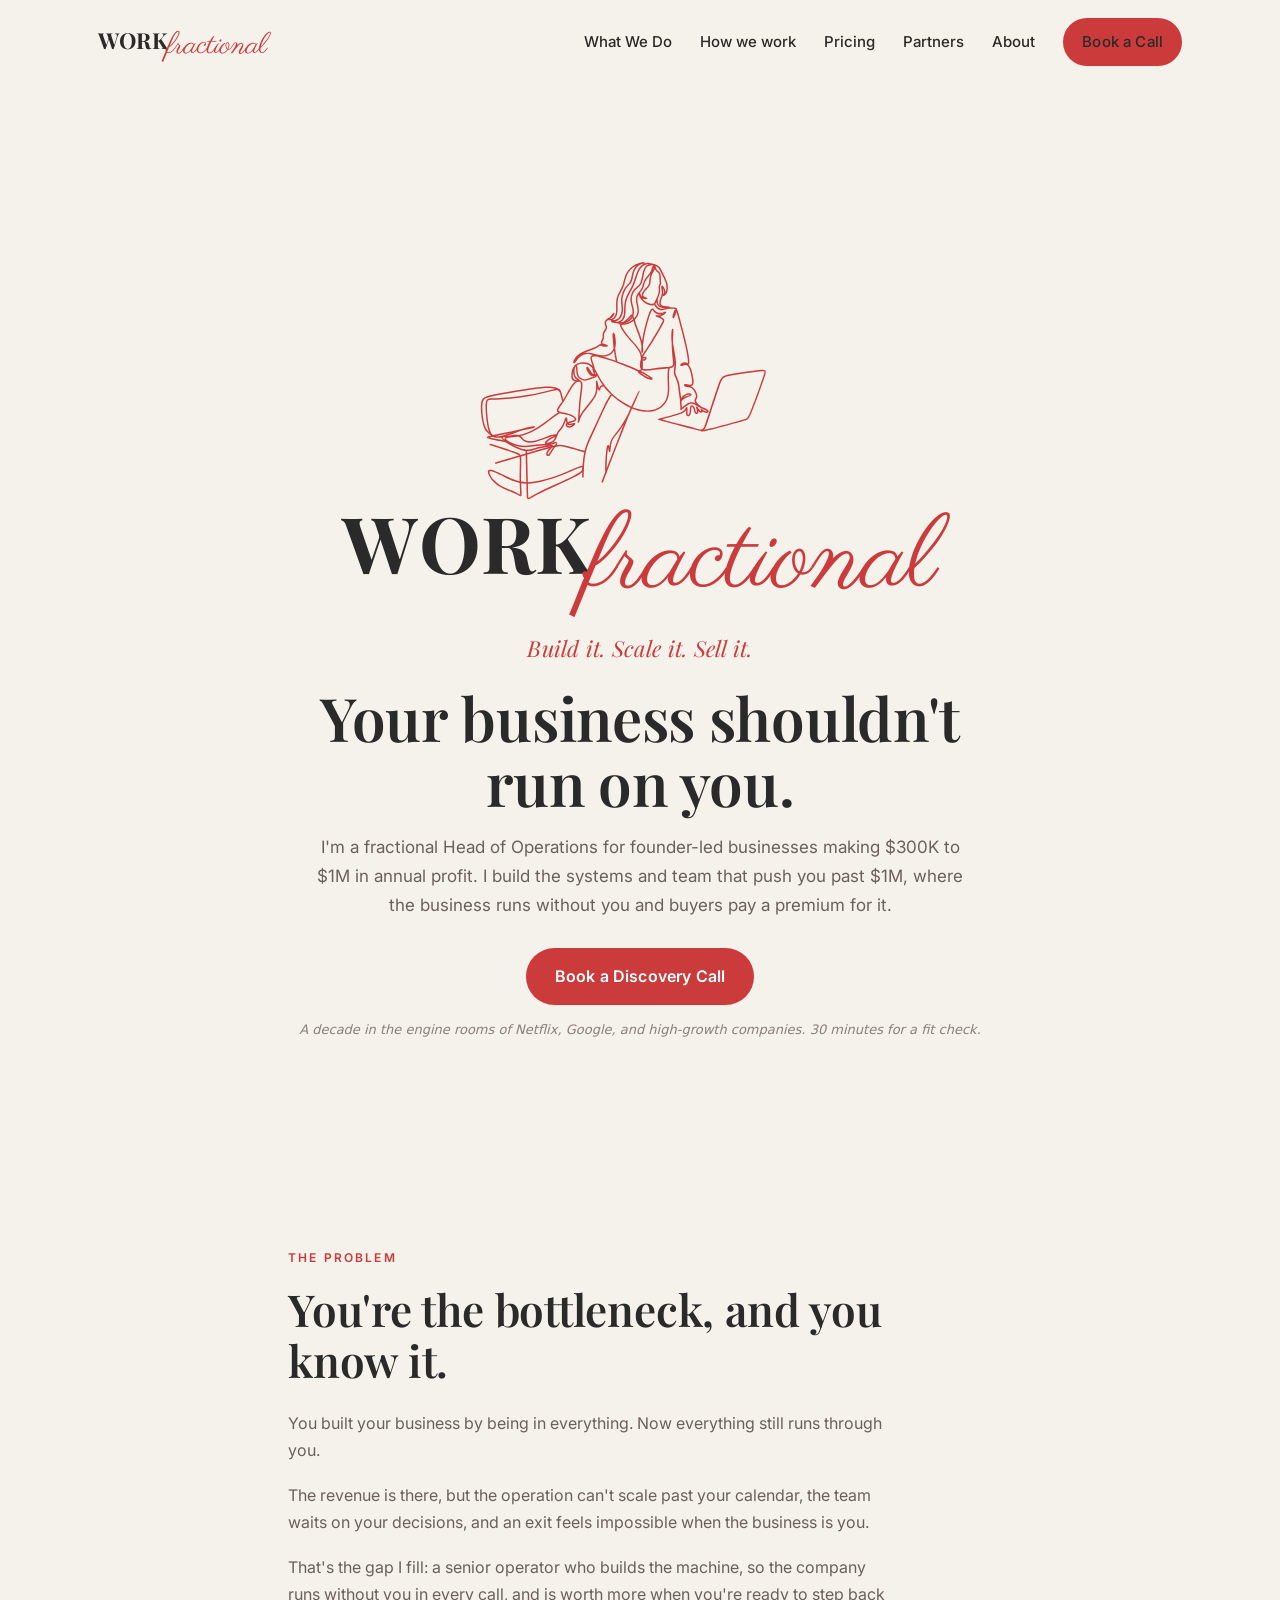
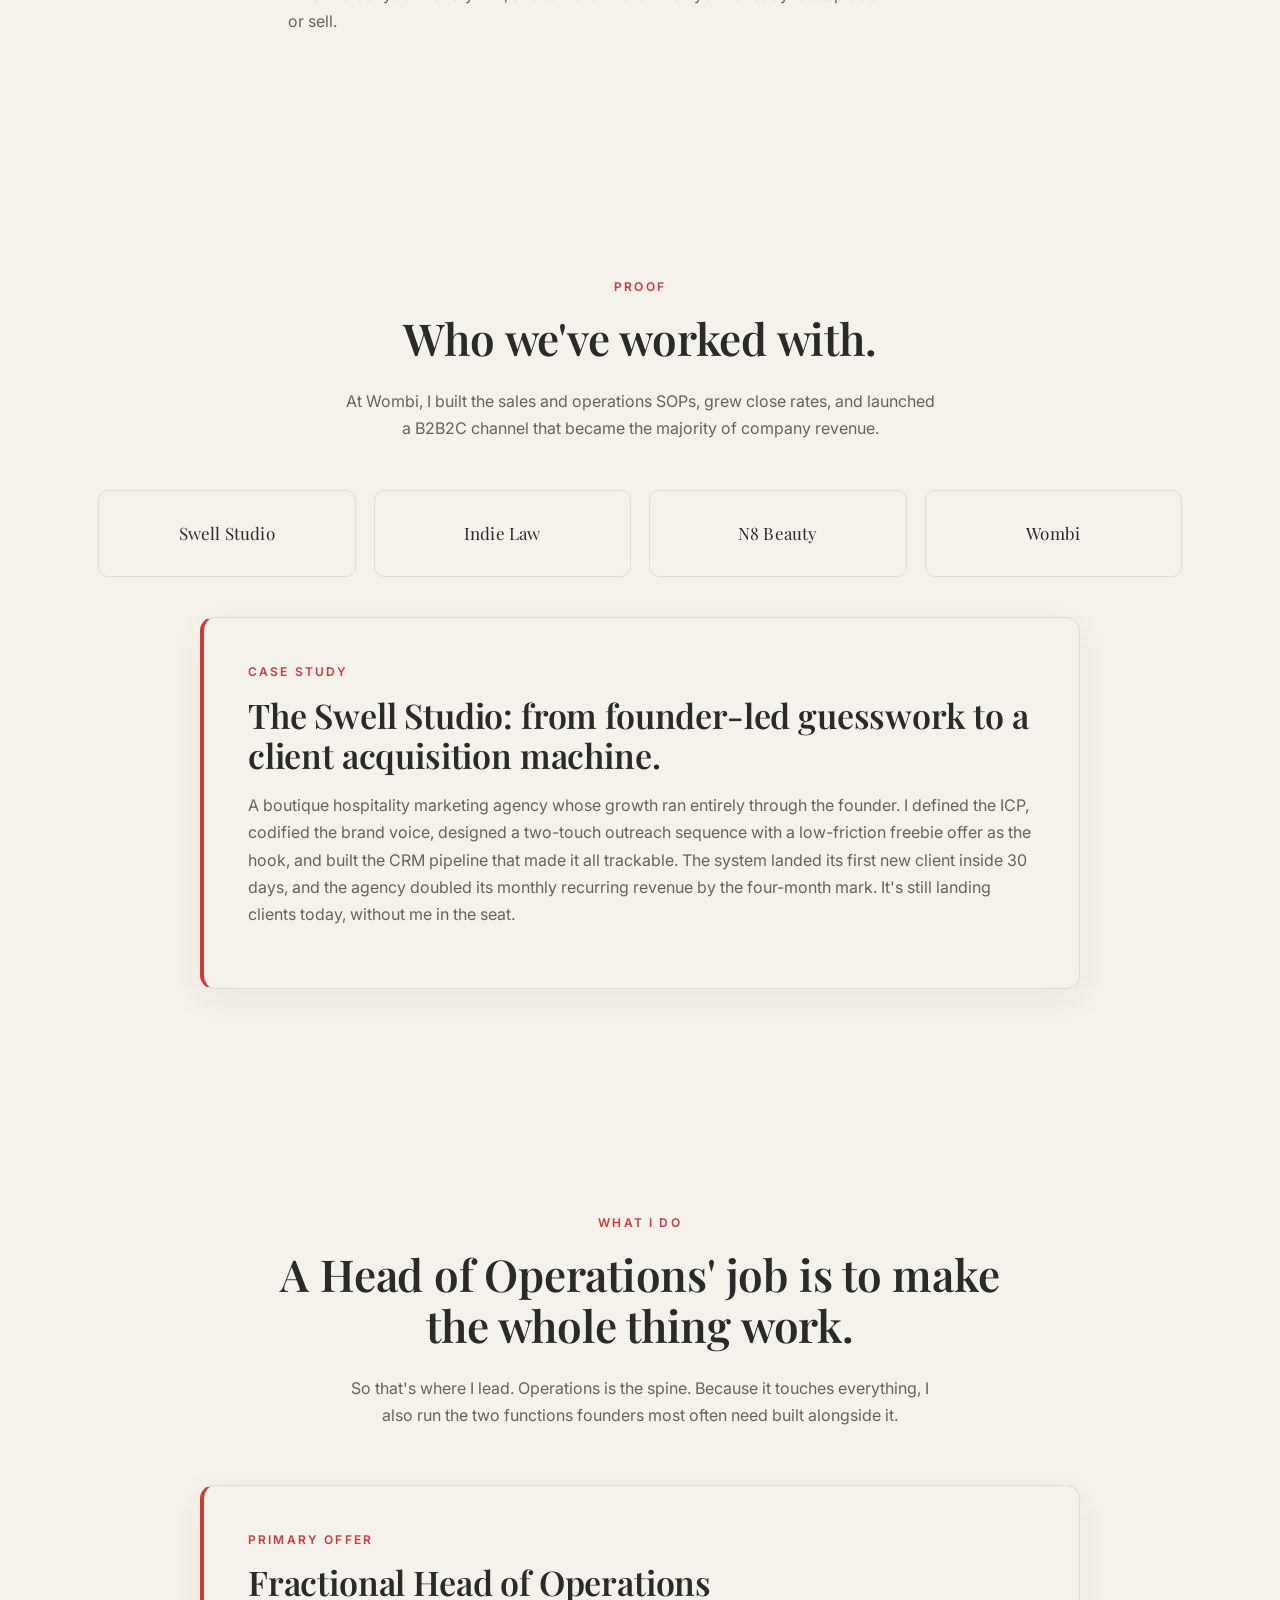
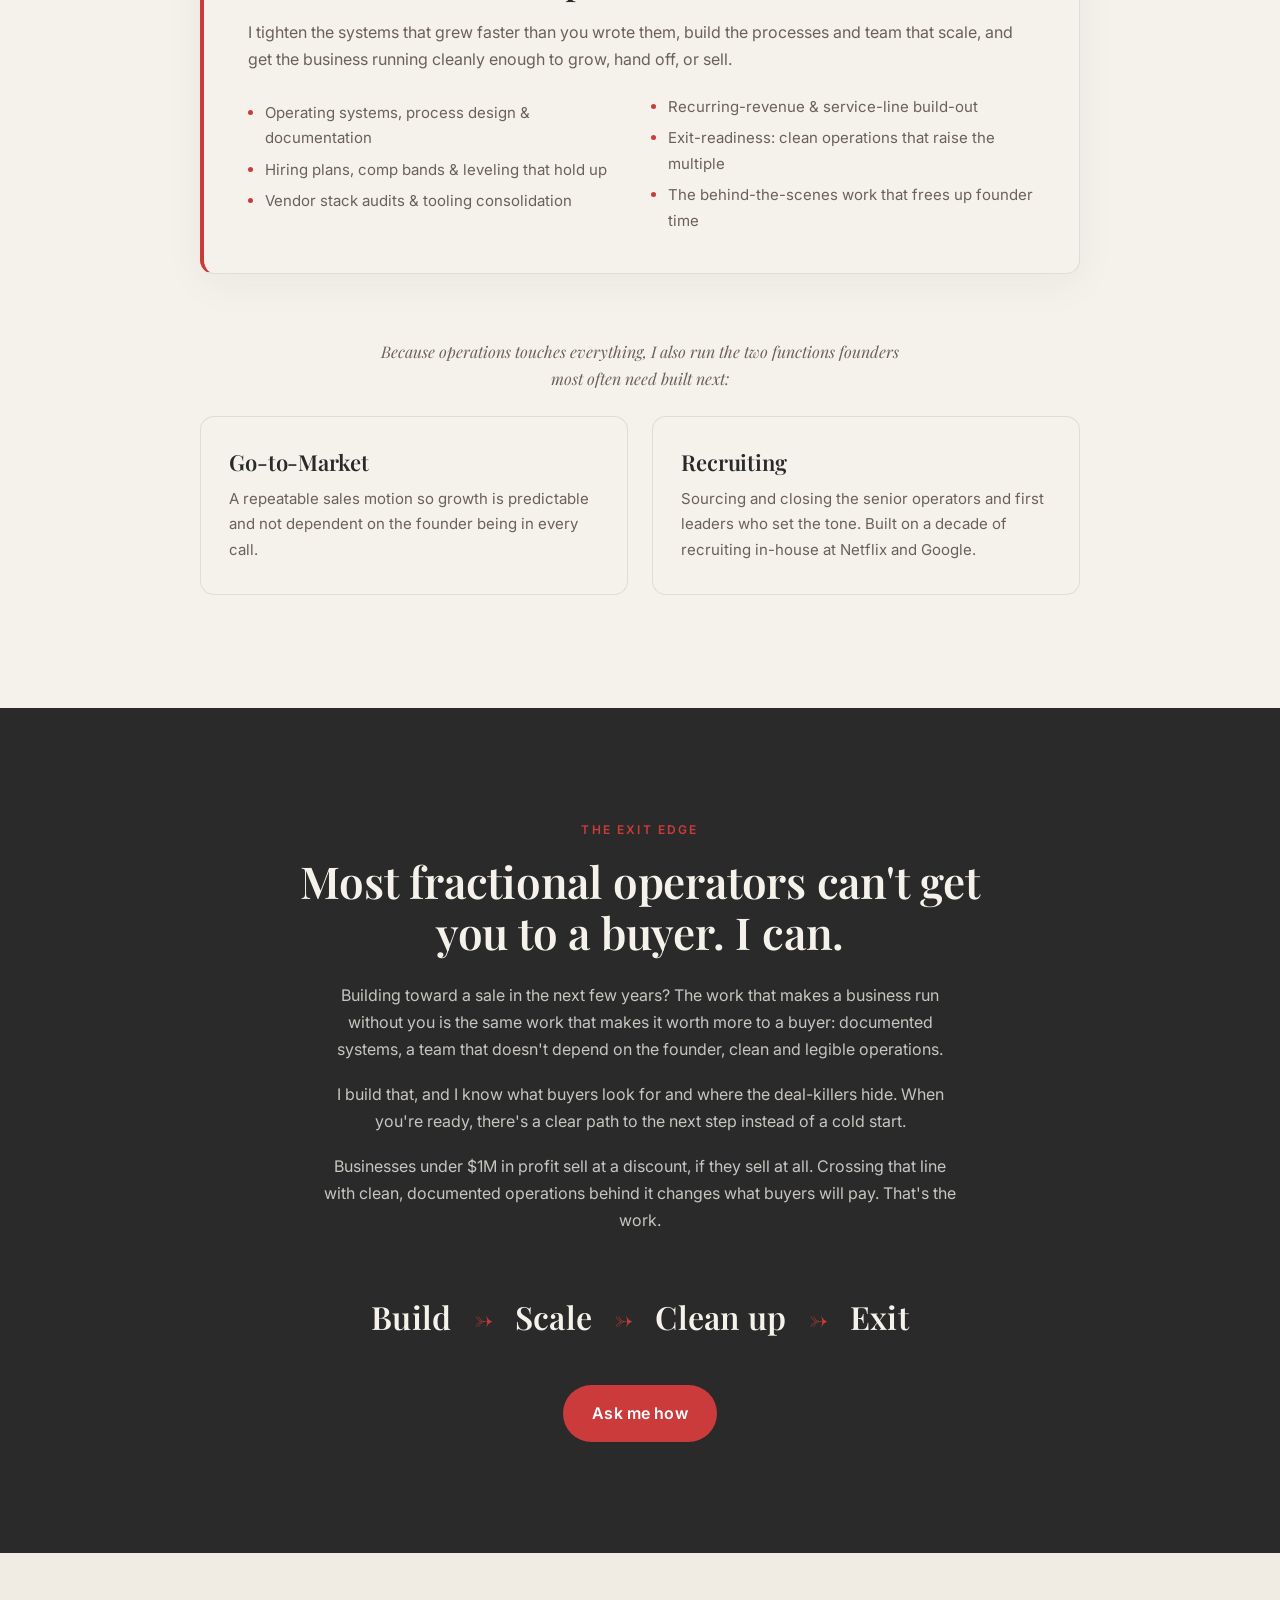
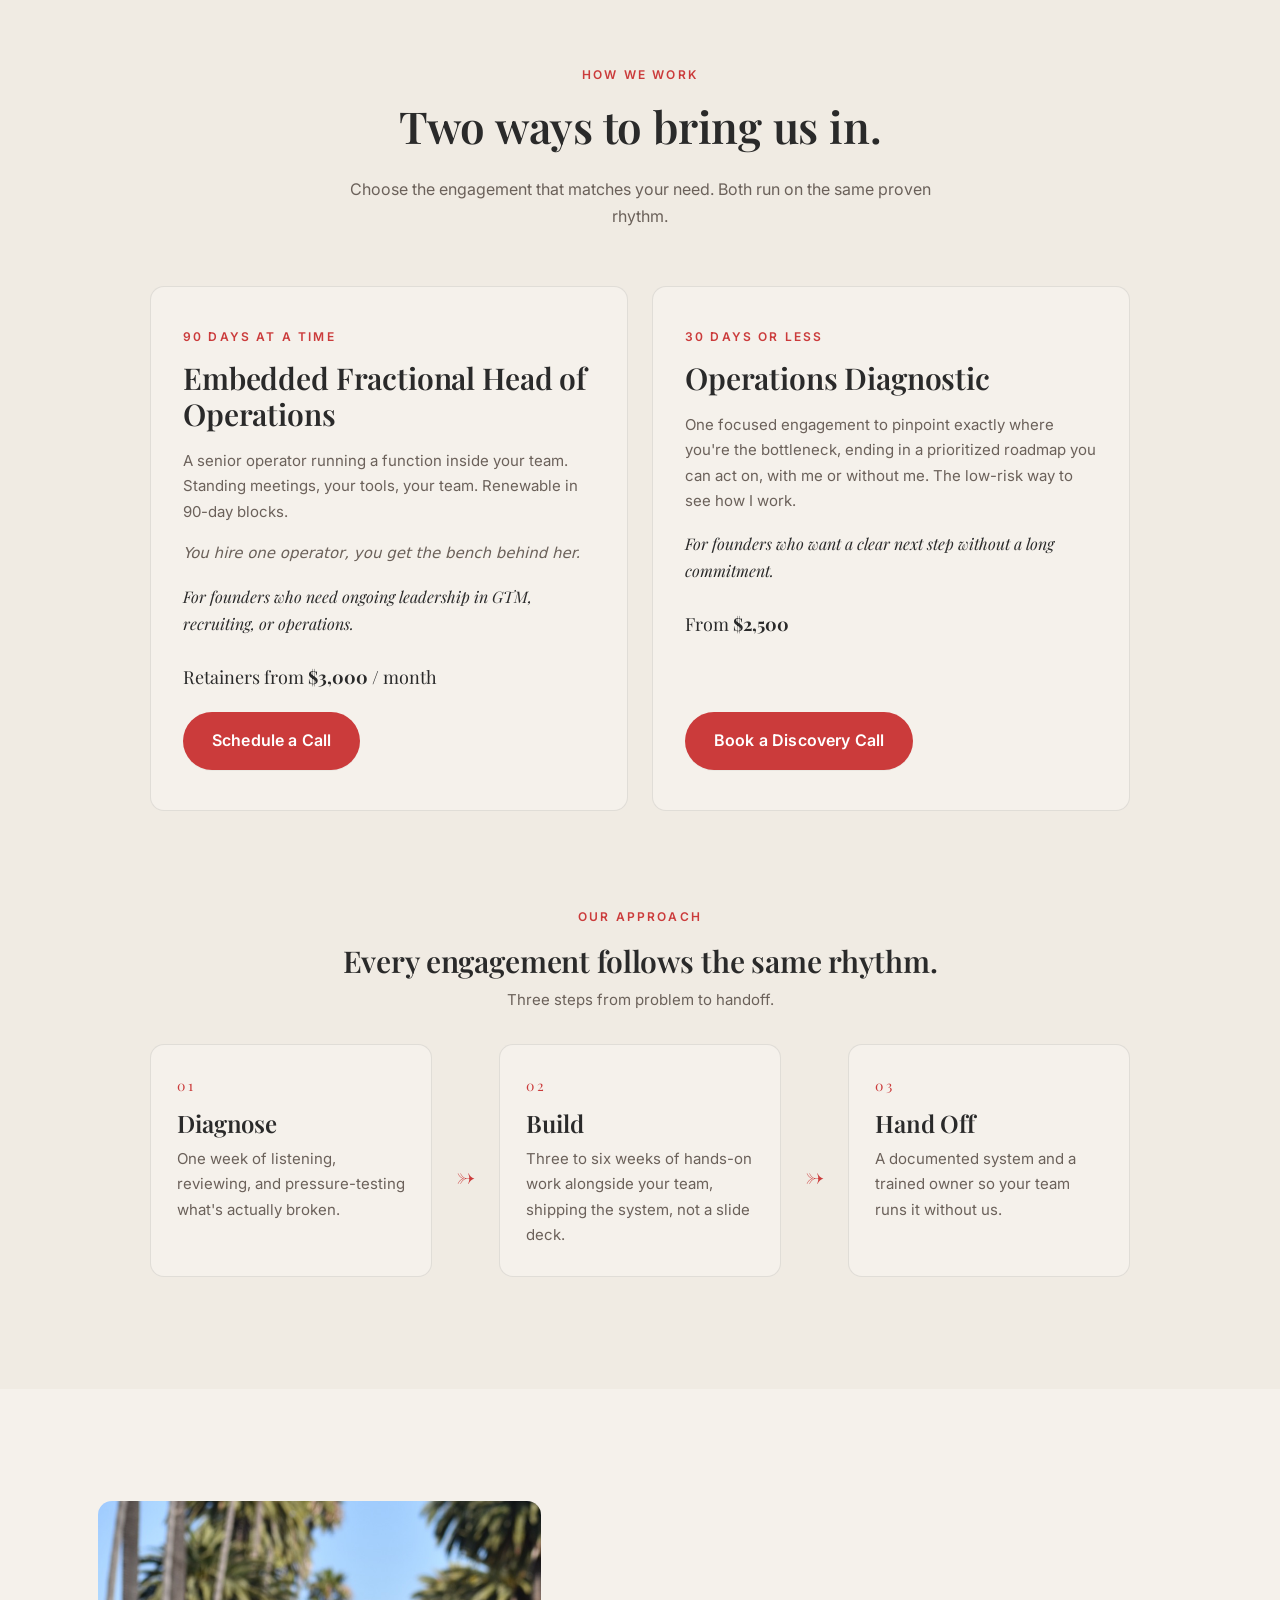
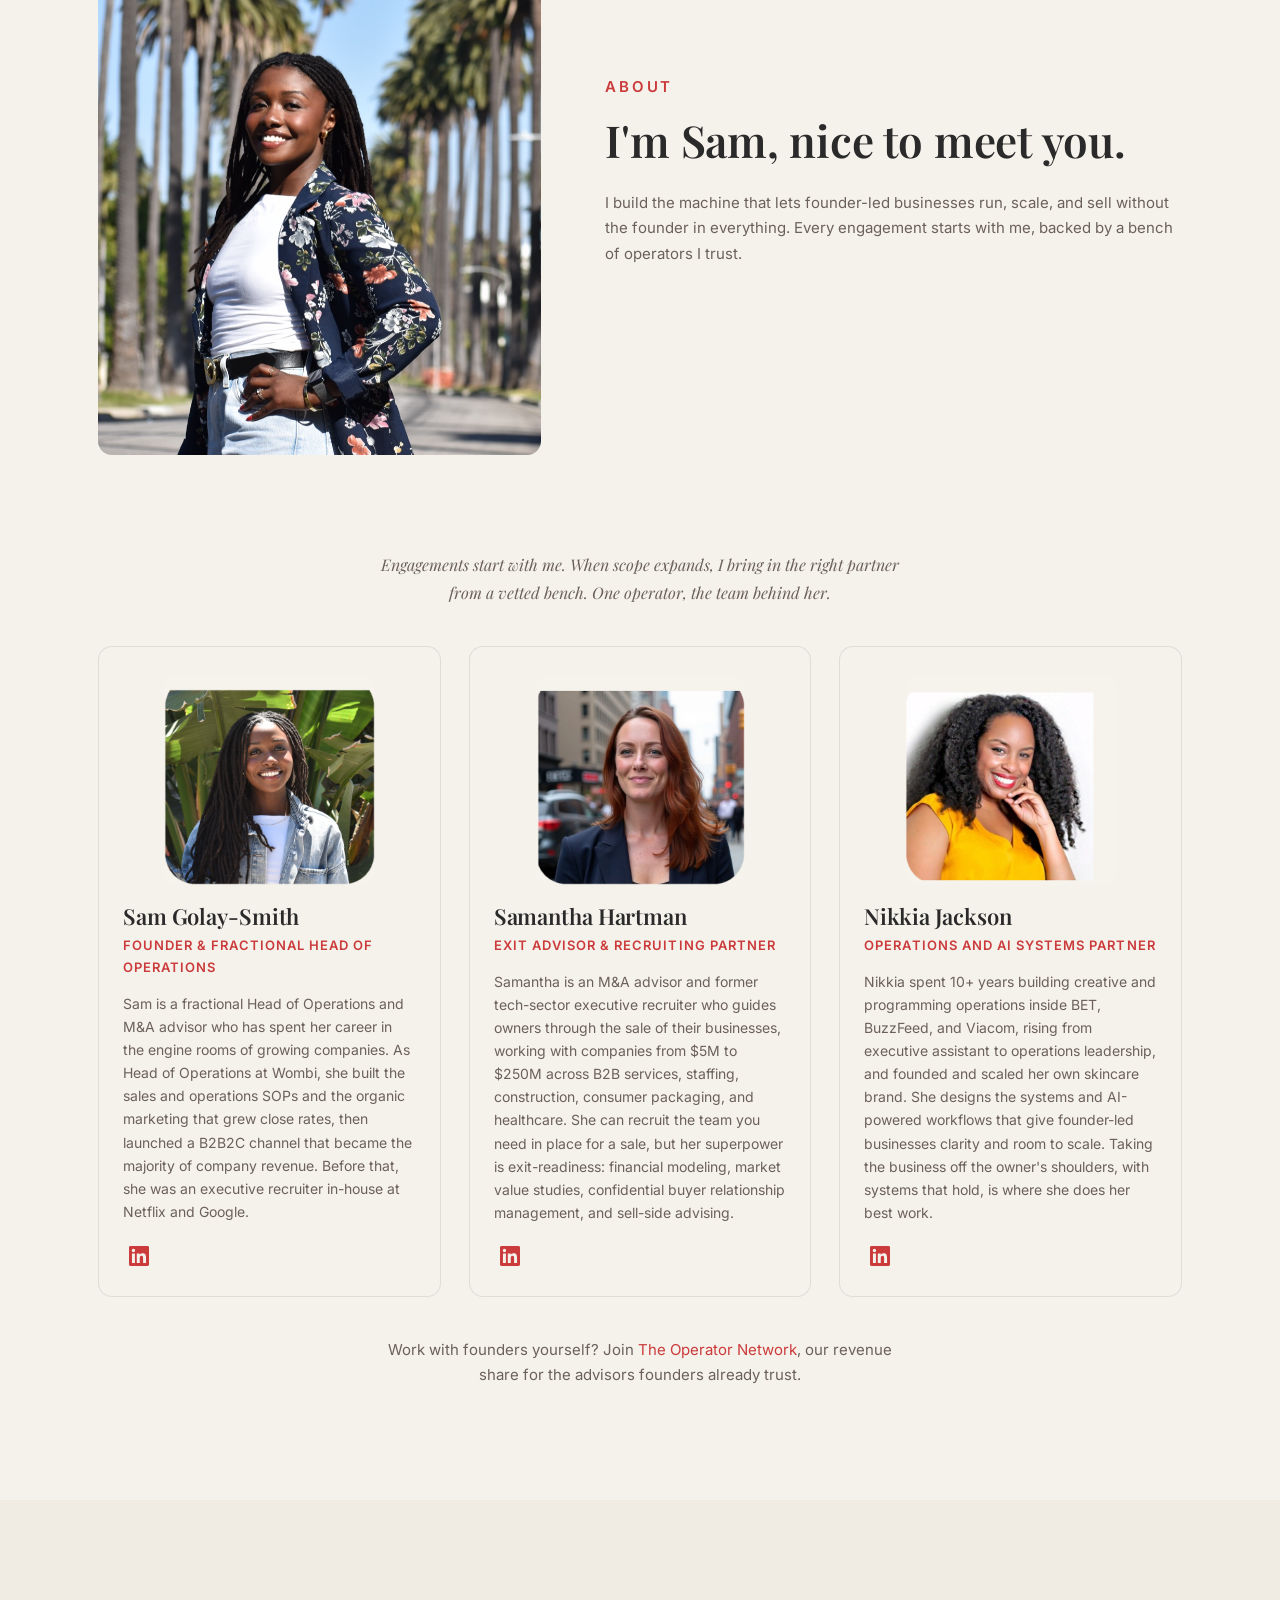
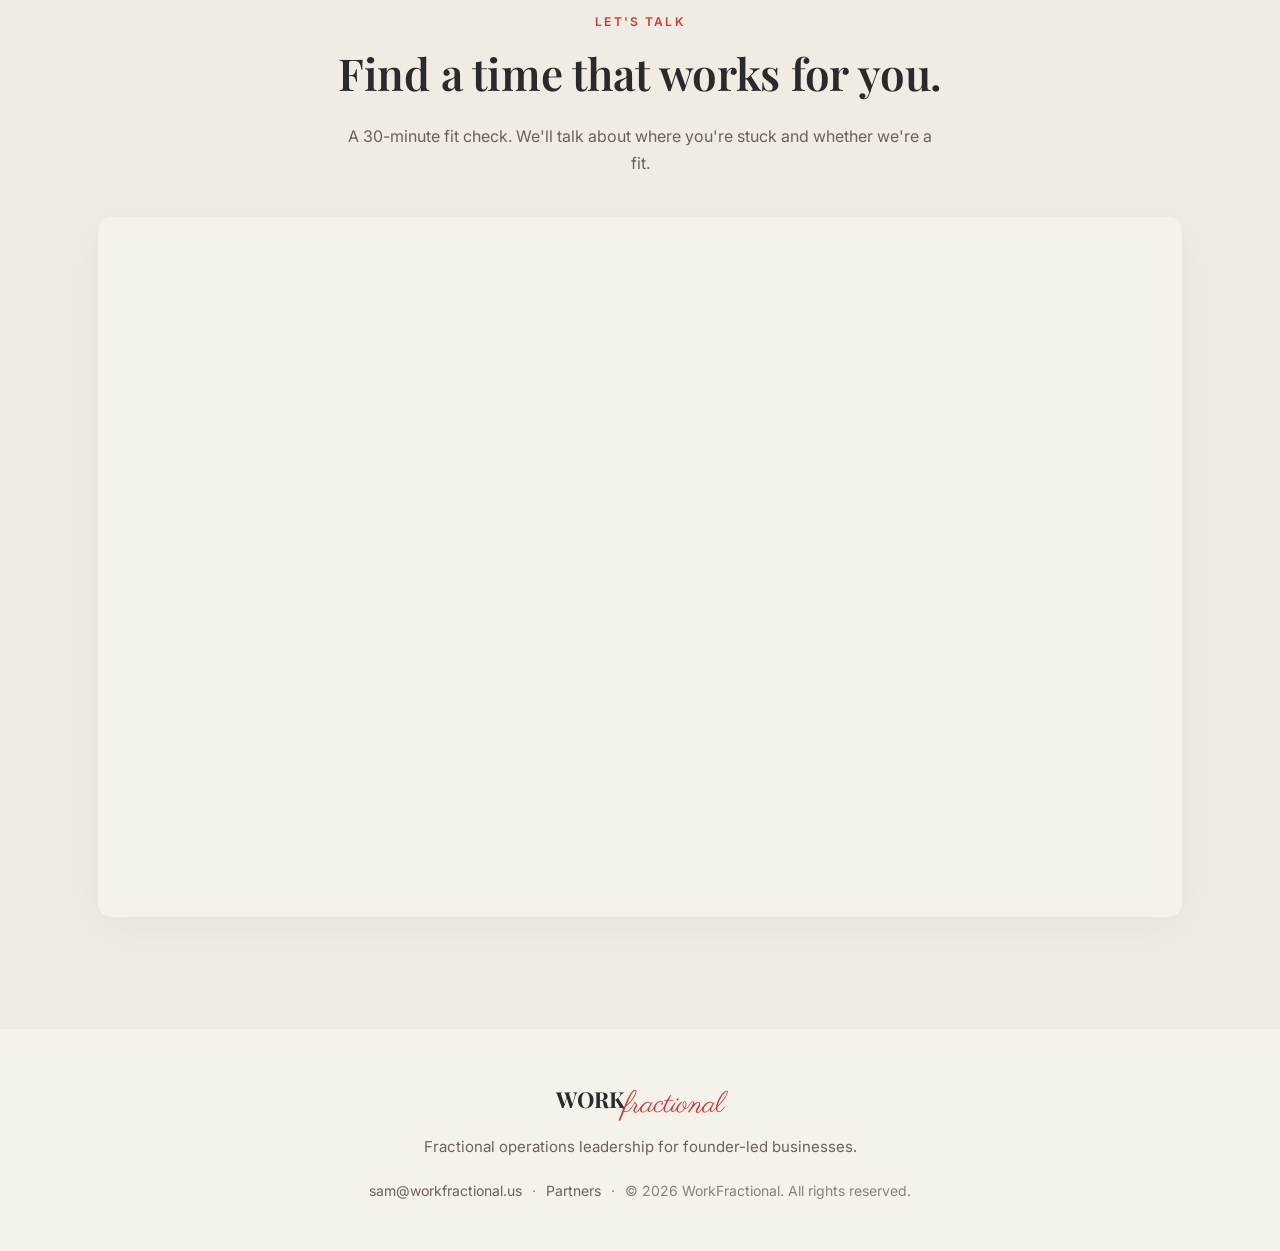
==== commit 2856a5d4: "Correct contact email to sam@ Co-Authored-By: Claude Opus 4.8 (1M context) <noreply@anthropic.com>" ====
--- a/index.html
+++ b/index.html
@@ -338,7 +338,7 @@
       </a>
       <p class="footer-tagline">Fractional operations leadership for founder-led businesses.</p>
       <p class="footer-meta">
-        <a href="mailto:hello@workfractional.us">hello@workfractional.us</a>
+        <a href="mailto:sam@workfractional.us">sam@workfractional.us</a>
         <span aria-hidden="true">·</span>
         <a href="/partners">Partners</a>
         <span aria-hidden="true">·</span>
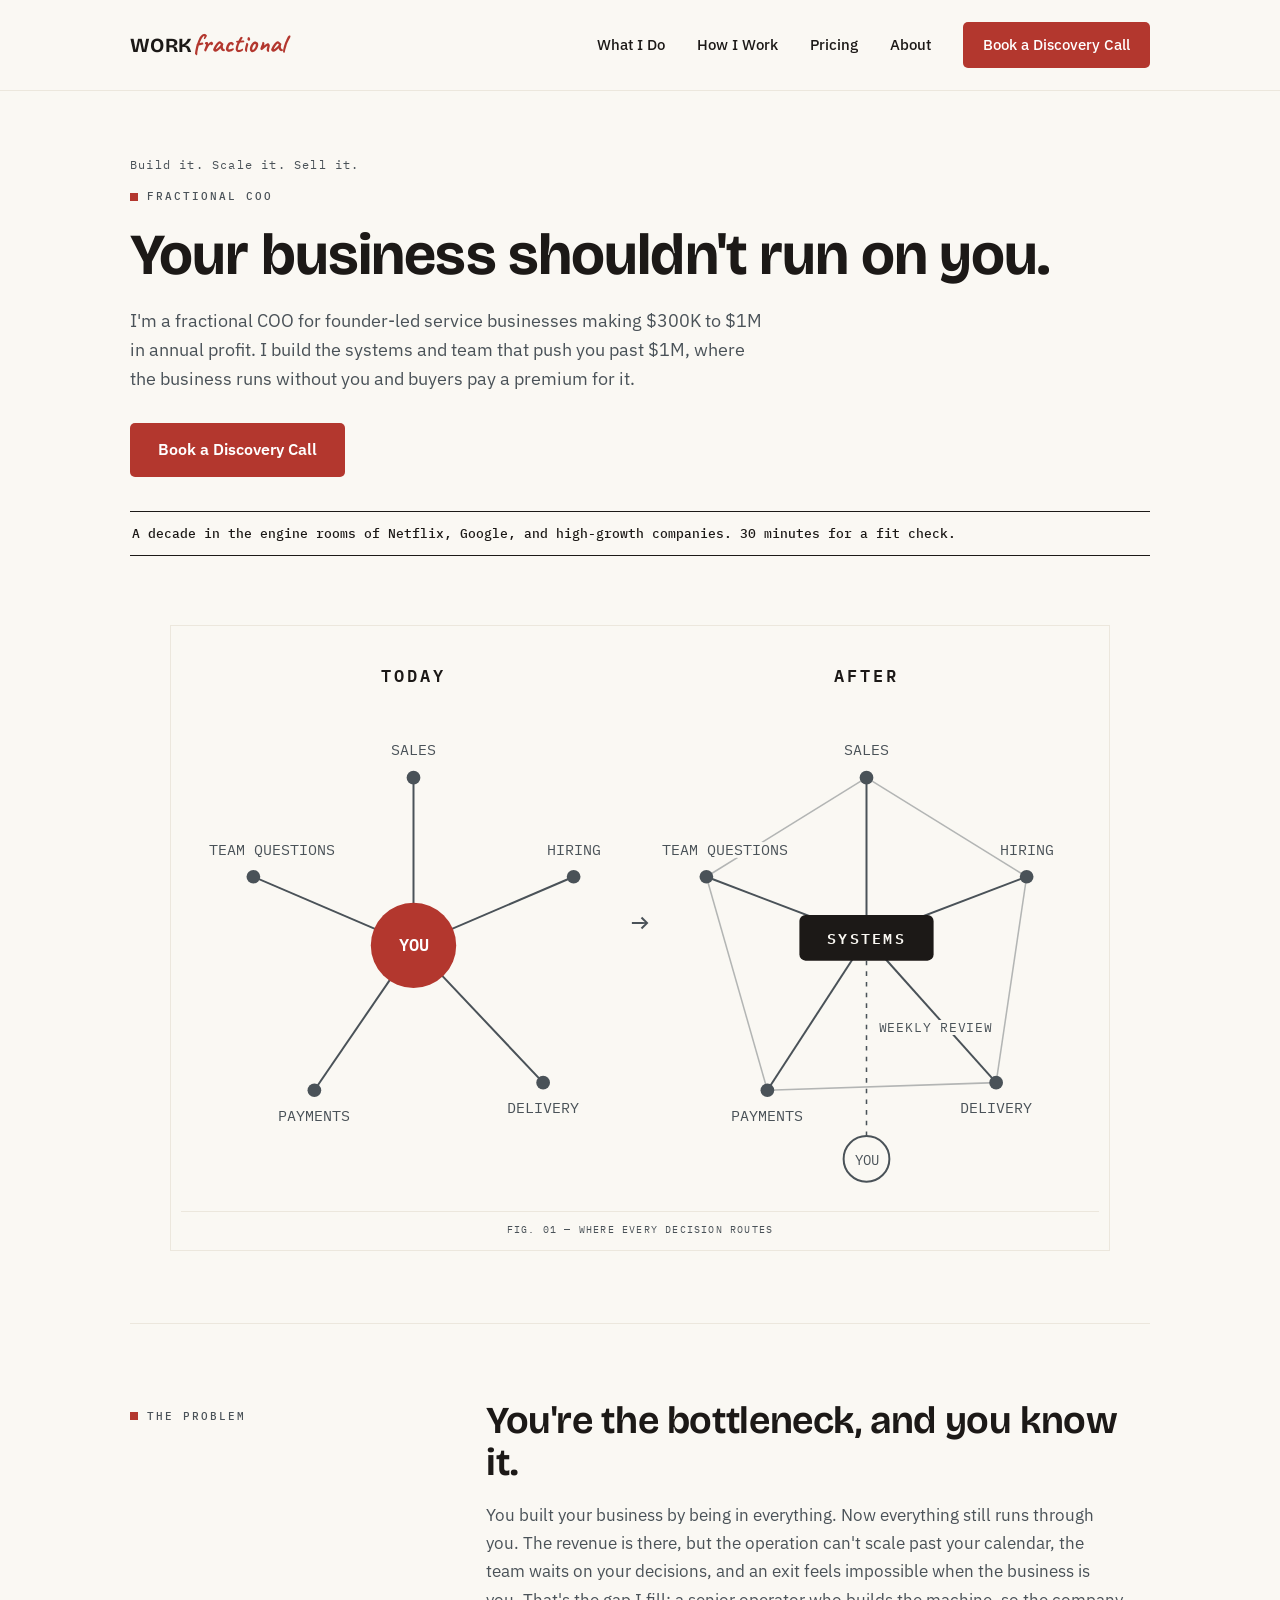
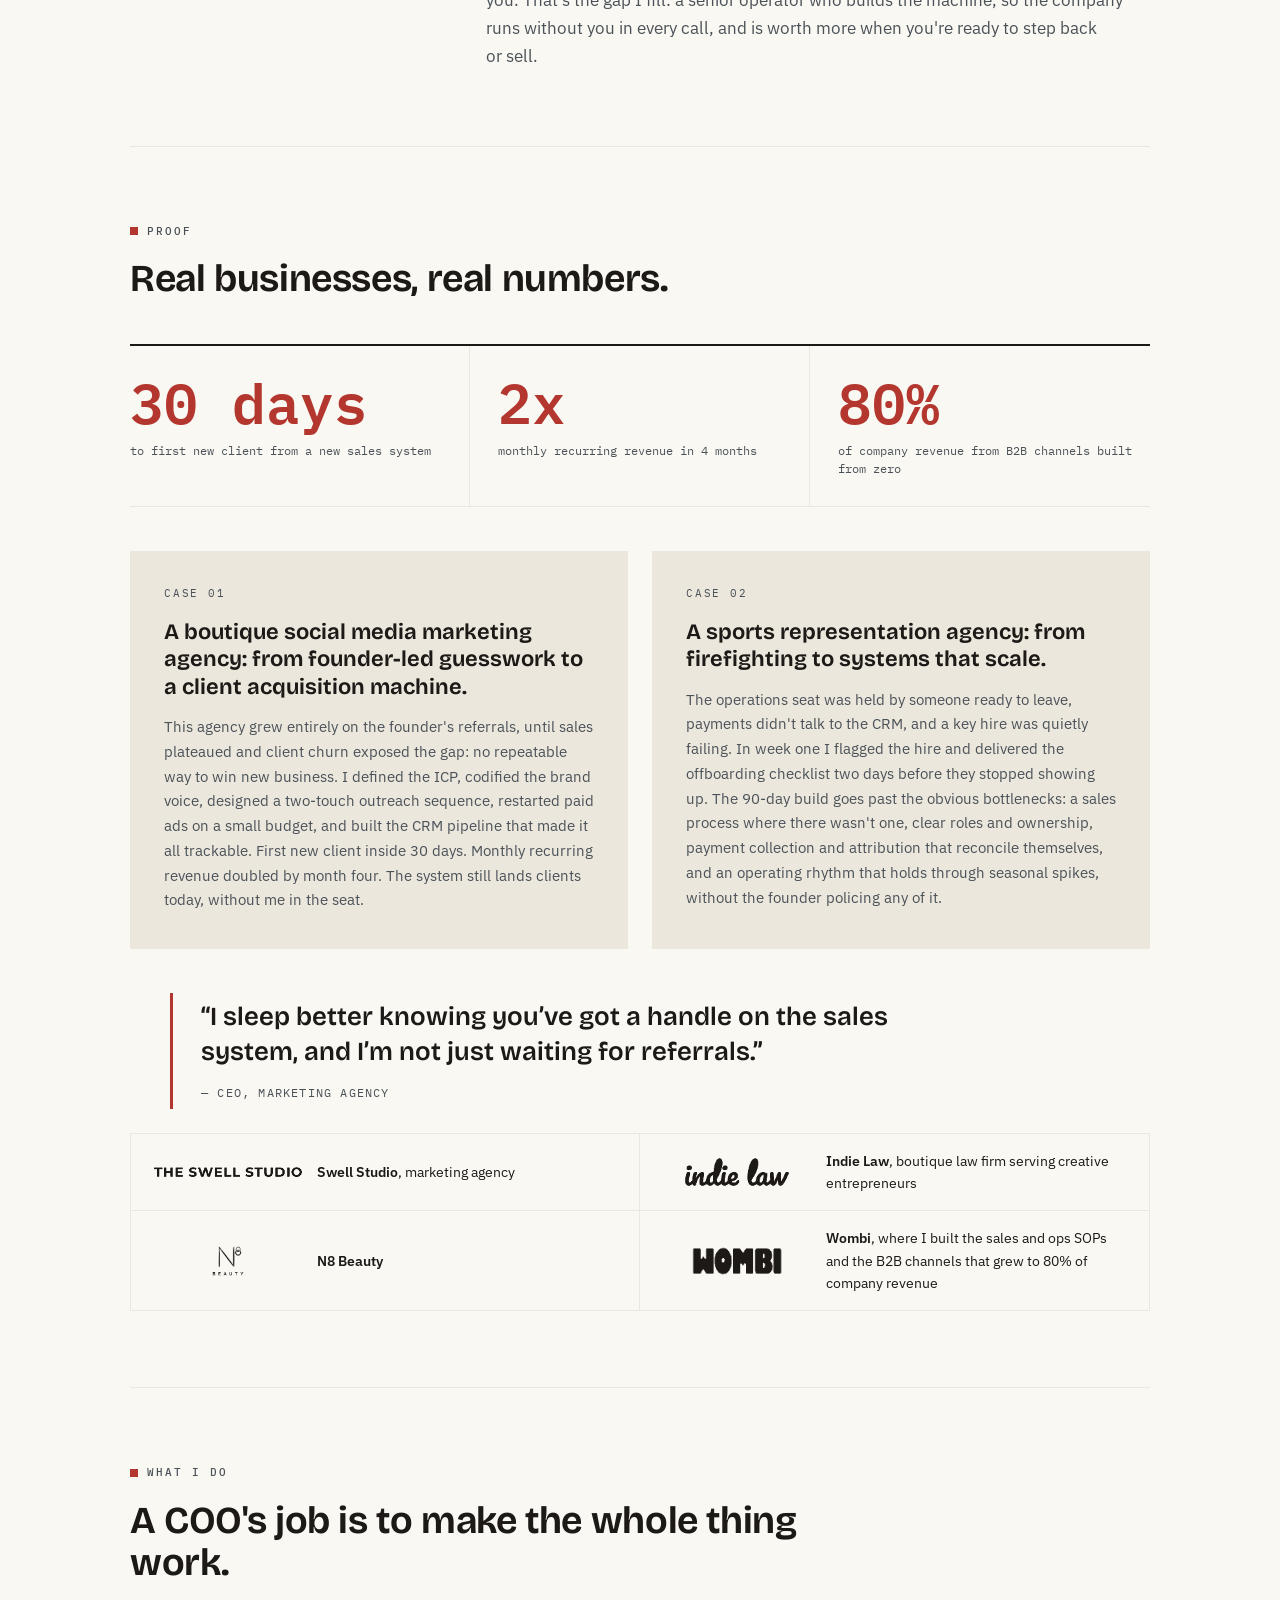
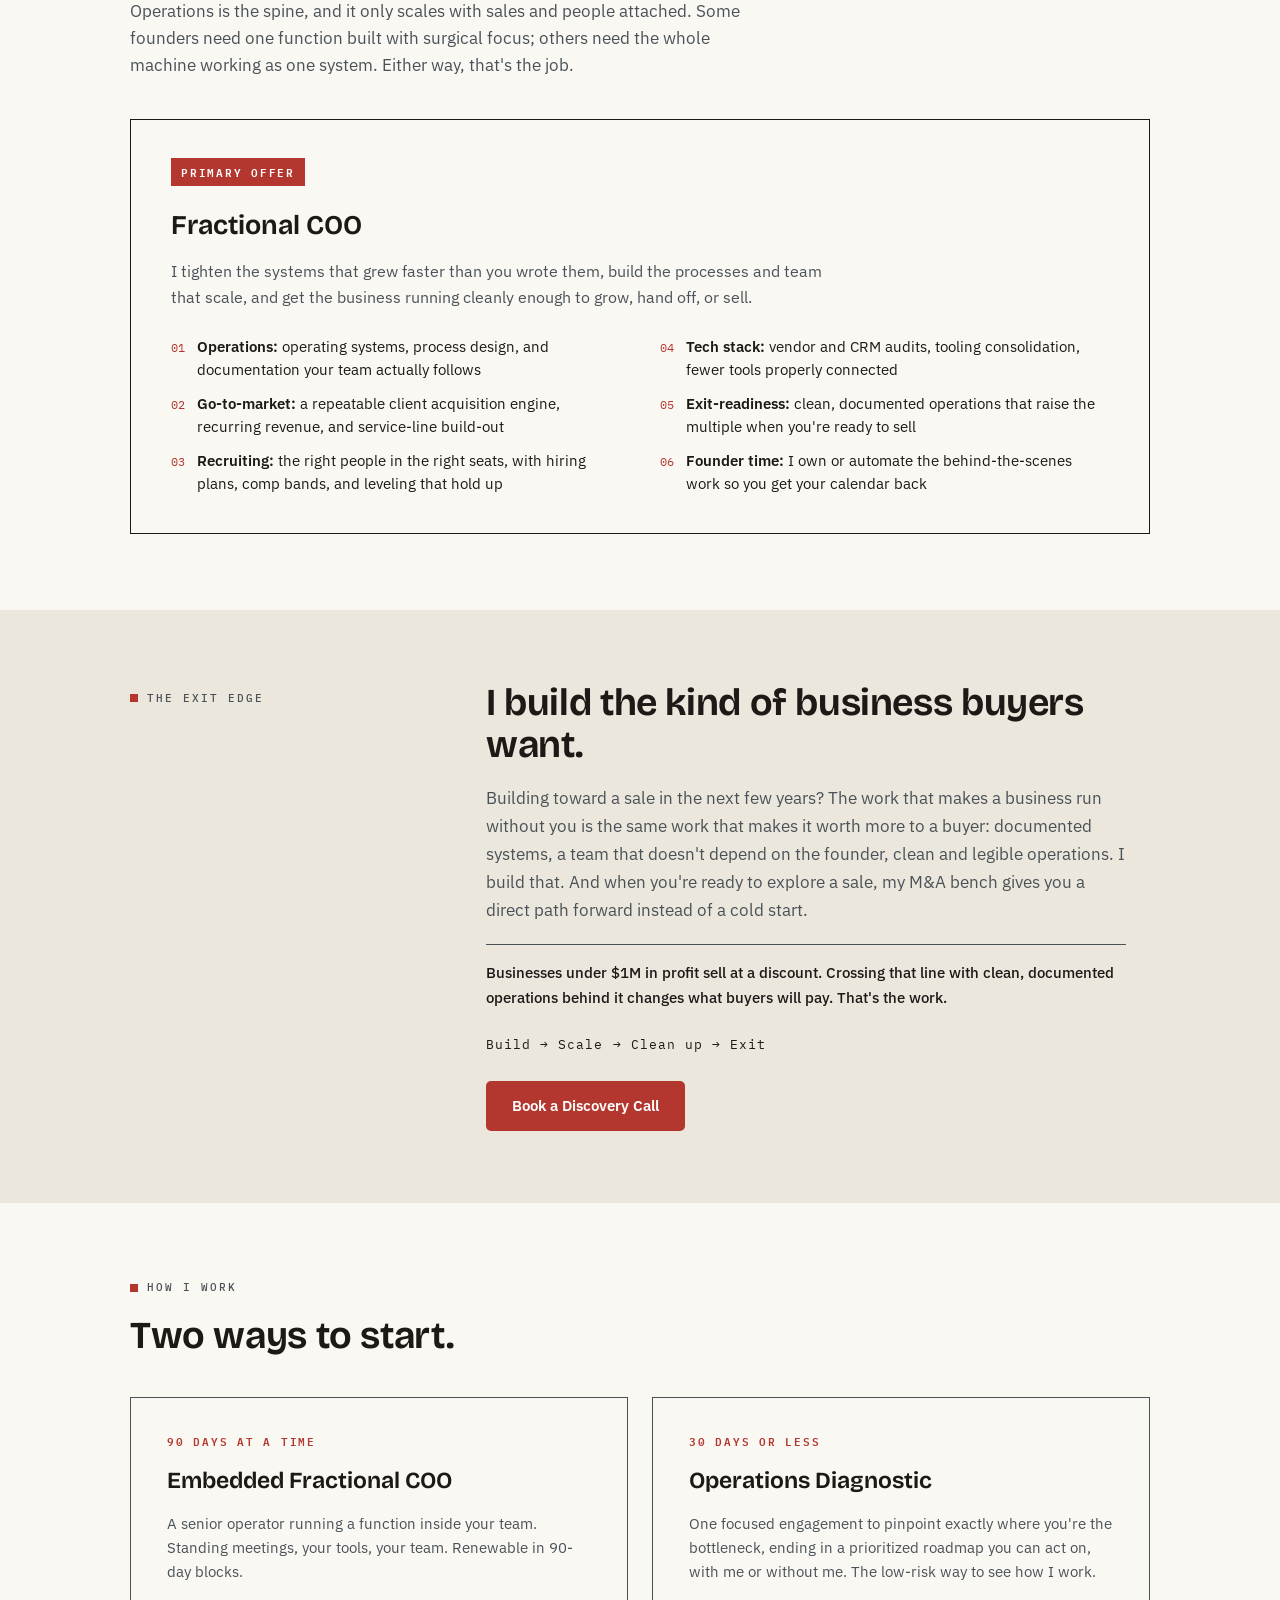
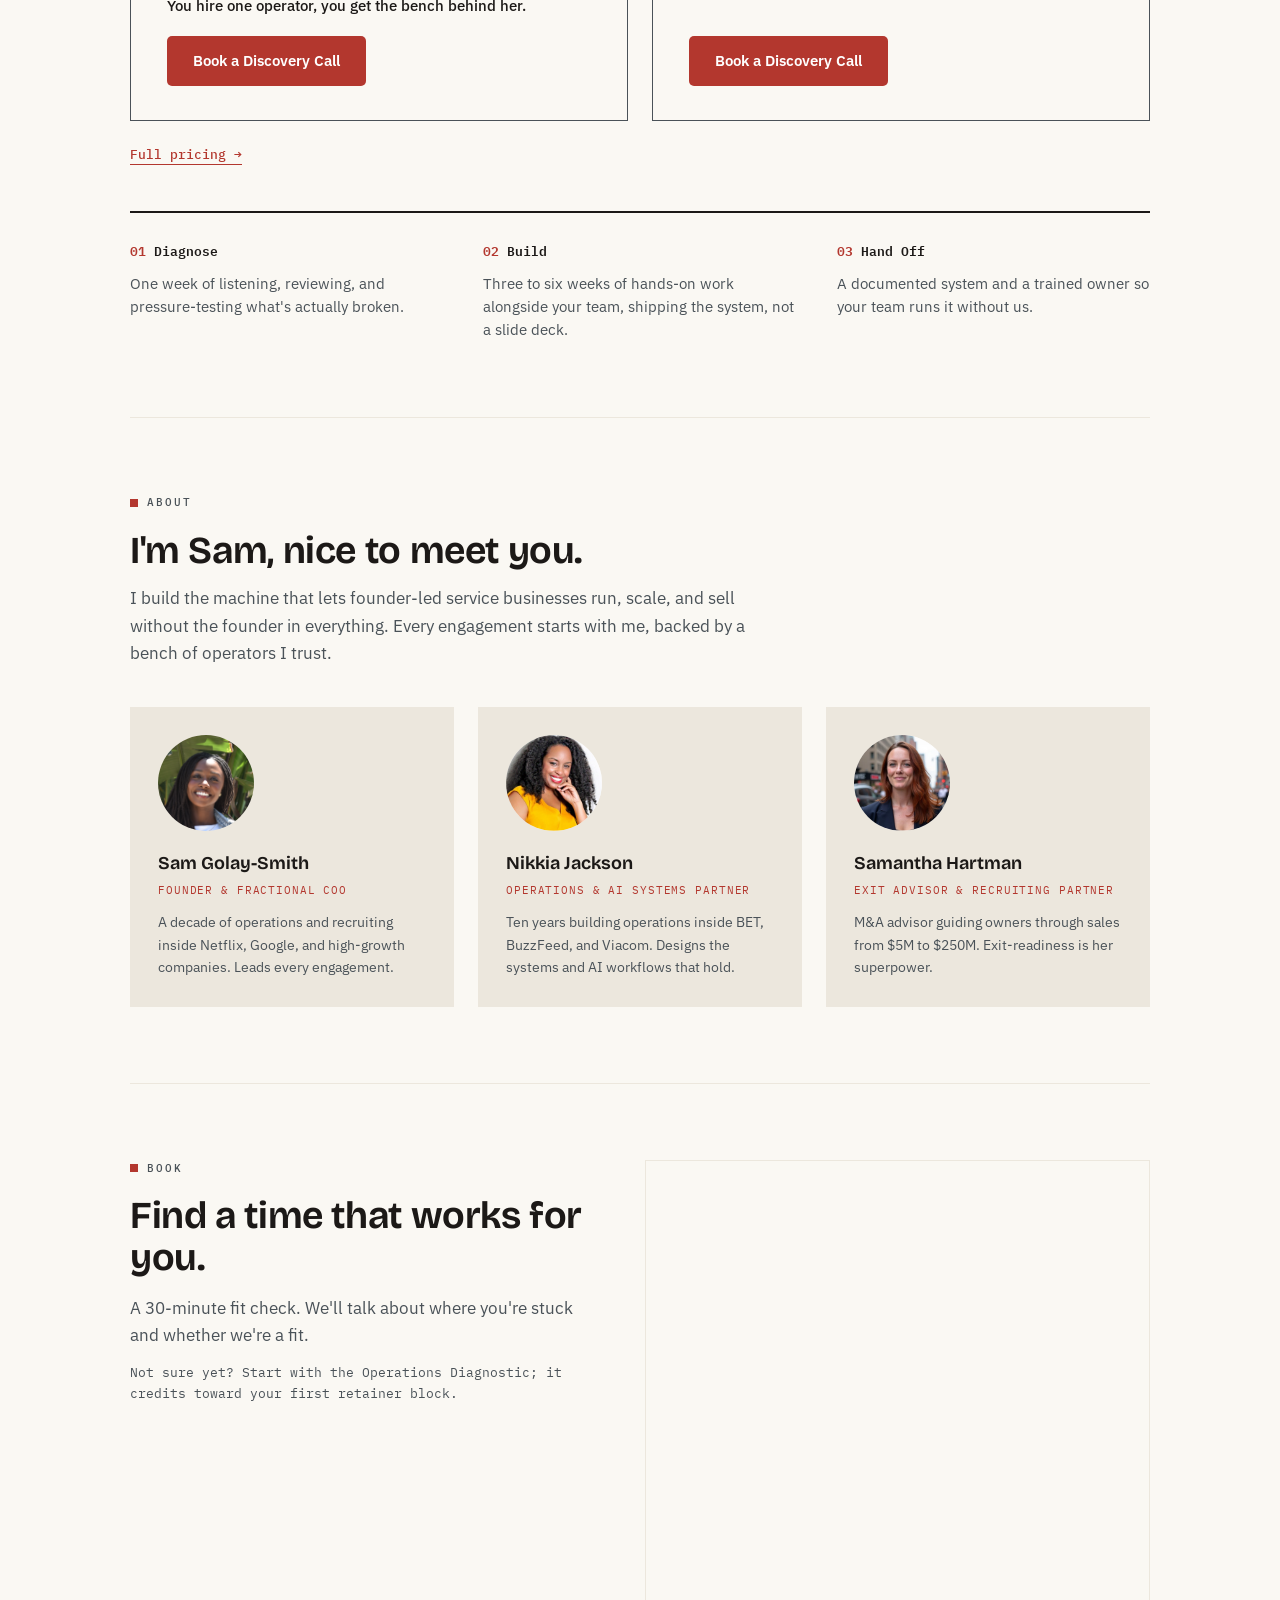
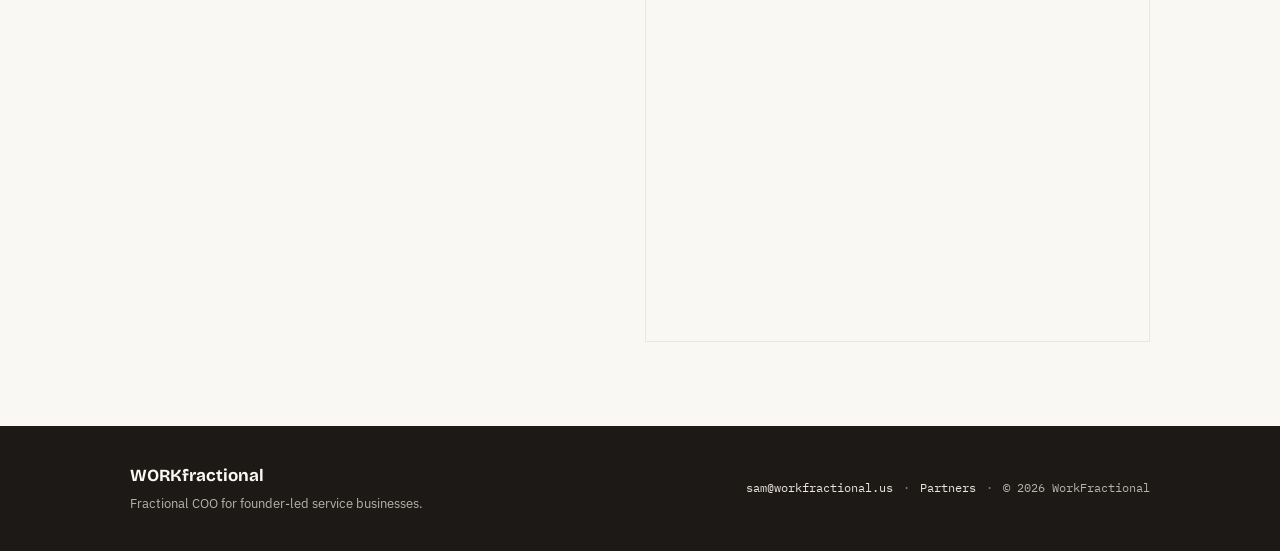
==== commit 08b7a0fa: "Rebuild homepage and pricing: fractional COO positioning Rebuilds the homepage and pricing page from" ====
--- a/index.html
+++ b/index.html
@@ -3,404 +3,406 @@
 <head>
   <meta charset="UTF-8" />
   <meta name="viewport" content="width=device-width, initial-scale=1.0" />
-  <title>WORKfractional — Fractional operations leadership for founder-led businesses</title>
-  <meta name="description" content="Fractional Head of Operations for founder-led businesses earning $300K to $1M in annual profit. Build the systems that push you past $1M, run without you, and command a premium at exit." />
-
-  <!-- Google Fonts: Playfair Display (serif headlines), Inter (body), Parisienne (cursive 'fractional') -->
+
+  <title>WORKfractional | Fractional COO for Founder-Led Service Businesses</title>
+  <meta name="description" content="Fractional COO for founder-led service businesses earning $300K to $1M in annual profit. Systems for sales, hiring, and operations that run without the founder, and command a premium at exit." />
+  <link rel="canonical" href="https://workfractional.us/" />
+
+  <meta property="og:type" content="website" />
+  <meta property="og:site_name" content="WORKfractional" />
+  <meta property="og:url" content="https://workfractional.us/" />
+  <meta property="og:title" content="WORKfractional | Fractional COO for Founder-Led Service Businesses" />
+  <meta property="og:description" content="Fractional COO for founder-led service businesses earning $300K to $1M in annual profit. Systems for sales, hiring, and operations that run without the founder, and command a premium at exit." />
+  <meta property="og:image" content="https://workfractional.us/og-image.png" />
+  <meta property="og:image:width" content="1200" />
+  <meta property="og:image:height" content="630" />
+  <meta name="twitter:card" content="summary_large_image" />
+  <meta name="twitter:title" content="WORKfractional | Fractional COO for Founder-Led Service Businesses" />
+  <meta name="twitter:description" content="Fractional COO for founder-led service businesses earning $300K to $1M in annual profit. Systems for sales, hiring, and operations that run without the founder, and command a premium at exit." />
+  <meta name="twitter:image" content="https://workfractional.us/og-image.png" />
+
+  <link rel="icon" href="/workfractionallogo.svg" type="image/svg+xml" />
+
   <link rel="preconnect" href="https://fonts.googleapis.com">
   <link rel="preconnect" href="https://fonts.gstatic.com" crossorigin>
-  <link href="https://fonts.googleapis.com/css2?family=Inter:wght@400;500;600;700&family=Parisienne&family=Playfair+Display:wght@500;600;700&display=swap" rel="stylesheet">
-
-  <link rel="stylesheet" href="styles.css" />
+  <link href="https://fonts.googleapis.com/css2?family=Bricolage+Grotesque:opsz,wght@12..96,500..800&family=IBM+Plex+Sans:wght@400;500;600&family=IBM+Plex+Mono:wght@400;500;600&family=Caveat:wght@600;700&display=swap" rel="stylesheet">
+
+  <link rel="stylesheet" href="/styles.css" />
+
+  <script type="application/ld+json">
+  {
+    "@context": "https://schema.org",
+    "@graph": [
+      {
+        "@type": "Organization",
+        "@id": "https://workfractional.us/#organization",
+        "name": "WorkFractional",
+        "alternateName": "WORKfractional",
+        "url": "https://workfractional.us/",
+        "logo": "https://workfractional.us/workfractionallogo.svg",
+        "image": "https://workfractional.us/og-image.png",
+        "email": "sam@workfractional.us",
+        "description": "Fractional COO for founder-led service businesses earning $300K to $1M in annual profit.",
+        "slogan": "Build it. Scale it. Sell it.",
+        "founder": { "@id": "https://workfractional.us/#sam" }
+      },
+      {
+        "@type": "Person",
+        "@id": "https://workfractional.us/#sam",
+        "name": "Sam Golay-Smith",
+        "jobTitle": "Founder & Fractional COO",
+        "email": "sam@workfractional.us",
+        "url": "https://workfractional.us/#about",
+        "image": "https://workfractional.us/sam-avatar.png",
+        "description": "A decade of operations and recruiting inside Netflix, Google, and high-growth companies. Leads every engagement.",
+        "worksFor": { "@id": "https://workfractional.us/#organization" },
+        "knowsAbout": [
+          "fractional COO",
+          "fractional operations",
+          "fractional head of operations",
+          "operations strategy",
+          "process design",
+          "go-to-market systems",
+          "recruiting and hiring plans",
+          "exit readiness"
+        ]
+      },
+      {
+        "@type": "Service",
+        "@id": "https://workfractional.us/#service",
+        "name": "Fractional COO",
+        "serviceType": "Fractional COO",
+        "url": "https://workfractional.us/",
+        "provider": { "@id": "https://workfractional.us/#organization" },
+        "areaServed": { "@type": "Country", "name": "United States" },
+        "description": "I tighten the systems that grew faster than you wrote them, build the processes and team that scale, and get the business running cleanly enough to grow, hand off, or sell.",
+        "keywords": "fractional COO, fractional operations, fractional head of operations, marketing agency, law firm, beauty brand, sports representation agency, professional services, founder-led service business",
+        "audience": {
+          "@type": "BusinessAudience",
+          "name": "Founder-led service businesses earning $300K to $1M in annual profit"
+        }
+      }
+    ]
+  }
+  </script>
 </head>
-<body>
-
-  <!-- ============== STICKY TOP NAV ============== -->
-  <header class="nav" id="nav">
-    <div class="container nav-inner">
-      <a href="#top" class="wordmark wordmark-sm" aria-label="WorkFractional home">
-        <span class="wordmark-work">WORK</span><span class="wordmark-script">fractional</span>
+<body class="has-stickybar">
+
+  <a class="skip-link" href="#main">Skip to content</a>
+
+  <!-- ============================== NAV ============================== -->
+  <header class="nav">
+    <div class="nav__inner">
+      <a href="/" class="wordmark" aria-label="WorkFractional home">
+        <span class="wordmark__work">WORK</span><span class="wordmark__script">fractional</span>
       </a>
-      <button class="nav-toggle" type="button" aria-expanded="false" aria-controls="nav-menu" aria-label="Open menu">
-        <span class="nav-toggle-bar" aria-hidden="true"></span>
-        <span class="nav-toggle-bar" aria-hidden="true"></span>
-        <span class="nav-toggle-bar" aria-hidden="true"></span>
+      <button class="nav__toggle" type="button" id="nav-toggle" aria-expanded="false" aria-controls="nav-menu" aria-label="Open menu">
+        <span aria-hidden="true"></span><span aria-hidden="true"></span><span aria-hidden="true"></span>
       </button>
-      <nav class="nav-links" id="nav-menu" aria-label="Primary">
-        <a href="#what-i-do">What We Do</a>
-        <a href="#how-we-work">How we work</a>
+      <nav class="nav__links" id="nav-menu" aria-label="Primary">
+        <a href="#what-i-do">What I Do</a>
+        <a href="#how-we-work">How I Work</a>
         <a href="/pricing">Pricing</a>
-        <a href="/partners">Partners</a>
         <a href="#about">About</a>
-        <a href="#contact" class="btn btn-primary btn-sm">Book a Call</a>
+        <a class="btn btn--sm" href="#contact">Book a Discovery Call</a>
       </nav>
     </div>
   </header>
 
-  <main id="top">
-
-    <!-- ============== HERO ============== -->
-    <section class="hero reveal">
-      <div class="container hero-grid">
-        <div class="hero-art">
-          <img src="workfractionallogo.svg" alt="WorkFractional logo" class="hero-art-img" />
-        </div>
-
-        <div class="hero-copy">
-          <a href="#top" class="wordmark wordmark-lg" aria-label="WorkFractional">
-            <span class="wordmark-work">WORK</span><span class="wordmark-script">fractional</span>
-          </a>
-          <p class="hero-brandline">Build it. Scale it. Sell it.</p>
-          <h1 class="hero-headline">Your business shouldn't run on you.</h1>
-          <p class="hero-sub">
-            I'm a fractional Head of Operations for founder-led businesses making $300K to $1M in annual profit. I build the systems and team that push you past $1M, where the business runs without you and buyers pay a premium for it.
-          </p>
-          <a href="#contact" class="btn btn-primary">Book a Discovery Call</a>
-          <p class="hero-microcopy">A decade in the engine rooms of Netflix, Google, and high-growth companies. 30 minutes for a fit check.</p>
-        </div>
-      </div>
-    </section>
-
-    <!-- ============== THE PROBLEM ============== -->
-    <section class="section section-problem reveal" id="problem">
-      <div class="container narrow">
-        <p class="eyebrow">The problem</p>
-        <h2 class="section-headline">You're the bottleneck, and you know it.</h2>
-        <p class="lead">
-          You built your business by being in everything. Now everything still runs through you.
-        </p>
-        <p class="lead">
-          The revenue is there, but the operation can't scale past your calendar, the team waits on your decisions, and an exit feels impossible when the business is you.
-        </p>
-        <p class="lead">
-          That's the gap I fill: a senior operator who builds the machine, so the company runs without you in every call, and is worth more when you're ready to step back or sell.
-        </p>
-      </div>
-    </section>
-
-    <!-- ============== WHO WE'VE WORKED WITH (LOGO WALL) ============== -->
-    <section class="section section-logos reveal" id="logos">
-      <div class="container">
-        <div class="narrow narrow-center">
-          <p class="eyebrow">Proof</p>
-          <h2 class="section-headline">Who we've worked with.</h2>
-          <p class="lead">
-            At Wombi, I built the sales and operations SOPs, grew close rates, and launched a B2B2C channel that became the majority of company revenue.
-          </p>
-        </div>
-
-        <!-- LOGO PLACEHOLDERS: swap each bordered box for a real <img> logo when ready. -->
-        <div class="logo-grid">
-          <div class="logo-box">Swell Studio</div>
-          <div class="logo-box">Indie Law</div>
-          <div class="logo-box">N8 Beauty</div>
-          <div class="logo-box">Wombi</div>
-        </div>
-
-        <article class="lead-card case-study">
-          <p class="eyebrow eyebrow-onlight">Case study</p>
-          <h3 class="lead-card-title">The Swell Studio: from founder-led guesswork to a client acquisition machine.</h3>
-          <p class="lead-card-body">
-            A boutique hospitality marketing agency whose growth ran entirely through the founder. I defined the ICP, codified the brand voice, designed a two-touch outreach sequence with a low-friction freebie offer as the hook, and built the CRM pipeline that made it all trackable. The system landed its first new client inside 30 days, and the agency doubled its monthly recurring revenue by the four-month mark. It's still landing clients today, without me in the seat.
-          </p>
-        </article>
-      </div>
-    </section>
-
-    <!-- ============== WHAT I DO ============== -->
-    <section class="section section-what reveal" id="what-i-do">
-      <div class="container">
-        <div class="narrow narrow-center">
-          <p class="eyebrow">What I do</p>
-          <h2 class="section-headline">A Head of Operations' job is to make the whole thing work.</h2>
-          <p class="lead">
-            So that's where I lead. Operations is the spine. Because it touches everything, I also run the two functions founders most often need built alongside it.
-          </p>
-        </div>
-
-        <article class="lead-card">
-          <p class="eyebrow eyebrow-onlight">Primary offer</p>
-          <h3 class="lead-card-title">Fractional Head of Operations</h3>
-          <p class="lead-card-body">
-            I tighten the systems that grew faster than you wrote them, build the processes and team that scale, and get the business running cleanly enough to grow, hand off, or sell.
-          </p>
-          <ul class="lead-card-list">
-            <li>Operating systems, process design &amp; documentation</li>
-            <li>Hiring plans, comp bands &amp; leveling that hold up</li>
-            <li>Vendor stack audits &amp; tooling consolidation</li>
-            <li>Recurring-revenue &amp; service-line build-out</li>
-            <li>Exit-readiness: clean operations that raise the multiple</li>
-            <li>The behind-the-scenes work that frees up founder time</li>
+  <main id="main">
+
+    <!-- ============================== HERO ============================== -->
+    <header class="hero" id="top">
+      <div class="hero__copy">
+        <p class="hero__tagline">Build it. Scale it. Sell it.</p>
+        <p class="eyebrow hero__eyebrow">Fractional COO</p>
+        <h1>Your business shouldn't run on you.</h1>
+        <p class="hero__sub">I'm a fractional COO for founder-led service businesses making $300K to $1M in annual profit. I build the systems and team that push you past $1M, where the business runs without you and buyers pay a premium for it.</p>
+        <a class="btn btn--lg" href="#contact">Book a Discovery Call</a>
+        <p class="hero__trust">A decade in the engine rooms of Netflix, Google, and high-growth companies. 30 minutes for a fit check.</p>
+      </div>
+
+    </header>
+
+    <!-- ===================== FIG. 01 DIAGRAM ===================== -->
+    <div class="wrap hero-figure">
+    <figure class="figure">
+      <div class="figure__pair">
+        <svg viewBox="0 0 280 360" role="img" aria-label="Today: everything routes through you">
+          <text x="140" y="22" text-anchor="middle" font-family="IBM Plex Mono" font-size="11" font-weight="600" letter-spacing="2" fill="#1C1917">TODAY</text>
+          <line x1="140" y1="195" x2="140" y2="85" stroke="#4A5258" stroke-width="1.3"></line>
+          <line x1="140" y1="195" x2="245" y2="150" stroke="#4A5258" stroke-width="1.3"></line>
+          <line x1="140" y1="195" x2="225" y2="285" stroke="#4A5258" stroke-width="1.3"></line>
+          <line x1="140" y1="195" x2="75" y2="290" stroke="#4A5258" stroke-width="1.3"></line>
+          <line x1="140" y1="195" x2="35" y2="150" stroke="#4A5258" stroke-width="1.3"></line>
+          <circle cx="140" cy="85" r="4.5" fill="#4A5258"></circle>
+          <circle cx="245" cy="150" r="4.5" fill="#4A5258"></circle>
+          <circle cx="225" cy="285" r="4.5" fill="#4A5258"></circle>
+          <circle cx="75" cy="290" r="4.5" fill="#4A5258"></circle>
+          <circle cx="35" cy="150" r="4.5" fill="#4A5258"></circle>
+          <text x="140" y="70" text-anchor="middle" font-family="IBM Plex Mono" font-size="10" fill="#4A5258" style="paint-order:stroke;stroke:#FAF8F3;stroke-width:4;">SALES</text>
+          <text x="245" y="136" text-anchor="middle" font-family="IBM Plex Mono" font-size="10" fill="#4A5258" style="paint-order:stroke;stroke:#FAF8F3;stroke-width:4;">HIRING</text>
+          <text x="225" y="305" text-anchor="middle" font-family="IBM Plex Mono" font-size="10" fill="#4A5258" style="paint-order:stroke;stroke:#FAF8F3;stroke-width:4;">DELIVERY</text>
+          <text x="75" y="310" text-anchor="middle" font-family="IBM Plex Mono" font-size="10" fill="#4A5258" style="paint-order:stroke;stroke:#FAF8F3;stroke-width:4;">PAYMENTS</text>
+          <text x="6" y="136" text-anchor="start" font-family="IBM Plex Mono" font-size="10" fill="#4A5258" style="paint-order:stroke;stroke:#FAF8F3;stroke-width:4;">TEAM QUESTIONS</text>
+          <circle cx="140" cy="195" r="28" fill="#B3372E"></circle>
+          <text x="140" y="199" text-anchor="middle" font-family="IBM Plex Mono" font-size="11" font-weight="600" fill="#FFFFFF">YOU</text>
+        </svg>
+        <div class="figure__arrow" aria-hidden="true">&rarr;</div>
+        <svg viewBox="0 0 280 360" role="img" aria-label="After: nodes connect through systems; you review weekly">
+          <text x="140" y="22" text-anchor="middle" font-family="IBM Plex Mono" font-size="11" font-weight="600" letter-spacing="2" fill="#1C1917">AFTER</text>
+          <line x1="140" y1="85" x2="245" y2="150" stroke="#4A5258" stroke-width="1" opacity="0.4"></line>
+          <line x1="245" y1="150" x2="225" y2="285" stroke="#4A5258" stroke-width="1" opacity="0.4"></line>
+          <line x1="225" y1="285" x2="75" y2="290" stroke="#4A5258" stroke-width="1" opacity="0.4"></line>
+          <line x1="75" y1="290" x2="35" y2="150" stroke="#4A5258" stroke-width="1" opacity="0.4"></line>
+          <line x1="35" y1="150" x2="140" y2="85" stroke="#4A5258" stroke-width="1" opacity="0.4"></line>
+          <line x1="140" y1="190" x2="140" y2="85" stroke="#4A5258" stroke-width="1.3"></line>
+          <line x1="140" y1="190" x2="245" y2="150" stroke="#4A5258" stroke-width="1.3"></line>
+          <line x1="140" y1="190" x2="225" y2="285" stroke="#4A5258" stroke-width="1.3"></line>
+          <line x1="140" y1="190" x2="75" y2="290" stroke="#4A5258" stroke-width="1.3"></line>
+          <line x1="140" y1="190" x2="35" y2="150" stroke="#4A5258" stroke-width="1.3"></line>
+          <circle cx="140" cy="85" r="4.5" fill="#4A5258"></circle>
+          <circle cx="245" cy="150" r="4.5" fill="#4A5258"></circle>
+          <circle cx="225" cy="285" r="4.5" fill="#4A5258"></circle>
+          <circle cx="75" cy="290" r="4.5" fill="#4A5258"></circle>
+          <circle cx="35" cy="150" r="4.5" fill="#4A5258"></circle>
+          <text x="140" y="70" text-anchor="middle" font-family="IBM Plex Mono" font-size="10" fill="#4A5258" style="paint-order:stroke;stroke:#FAF8F3;stroke-width:4;">SALES</text>
+          <text x="245" y="136" text-anchor="middle" font-family="IBM Plex Mono" font-size="10" fill="#4A5258" style="paint-order:stroke;stroke:#FAF8F3;stroke-width:4;">HIRING</text>
+          <text x="225" y="305" text-anchor="middle" font-family="IBM Plex Mono" font-size="10" fill="#4A5258" style="paint-order:stroke;stroke:#FAF8F3;stroke-width:4;">DELIVERY</text>
+          <text x="75" y="310" text-anchor="middle" font-family="IBM Plex Mono" font-size="10" fill="#4A5258" style="paint-order:stroke;stroke:#FAF8F3;stroke-width:4;">PAYMENTS</text>
+          <text x="6" y="136" text-anchor="start" font-family="IBM Plex Mono" font-size="10" fill="#4A5258" style="paint-order:stroke;stroke:#FAF8F3;stroke-width:4;">TEAM QUESTIONS</text>
+          <rect x="96" y="175" width="88" height="30" rx="4" fill="#1C1917"></rect>
+          <text x="140" y="194" text-anchor="middle" font-family="IBM Plex Mono" font-size="10" font-weight="600" letter-spacing="1.5" fill="#FAF8F3">SYSTEMS</text>
+          <line x1="140" y1="205" x2="140" y2="320" stroke="#4A5258" stroke-width="1" stroke-dasharray="3,4"></line>
+          <text x="148" y="252" text-anchor="start" font-family="IBM Plex Mono" font-size="8.5" letter-spacing="0.5" fill="#4A5258" style="paint-order:stroke;stroke:#FAF8F3;stroke-width:4;">WEEKLY REVIEW</text>
+          <circle cx="140" cy="335" r="15" fill="#FAF8F3" stroke="#4A5258" stroke-width="1.3"></circle>
+          <text x="140" y="339" text-anchor="middle" font-family="IBM Plex Mono" font-size="9" fill="#4A5258">YOU</text>
+        </svg>
+      </div>
+      <div class="figure__arrow figure__arrow--down" aria-hidden="true">&darr;</div>
+      <figcaption class="figure__cap">FIG. 01 &mdash; WHERE EVERY DECISION ROUTES</figcaption>
+    </figure>
+    </div>
+
+    <!-- ============================ PROBLEM ============================ -->
+    <div class="wrap"><div class="hair"></div></div>
+    <section class="section">
+      <div class="wrap split">
+        <p class="eyebrow eyebrow--top">The Problem</p>
+        <div>
+          <h2 class="h2">You're the bottleneck, and you know it.</h2>
+          <p class="lead">You built your business by being in everything. Now everything still runs through you. The revenue is there, but the operation can't scale past your calendar, the team waits on your decisions, and an exit feels impossible when the business is you. That's the gap I fill: a senior operator who builds the machine, so the company runs without you in every call, and is worth more when you're ready to step back or sell.</p>
+        </div>
+      </div>
+    </section>
+
+    <!-- ============================= PROOF ============================= -->
+    <div class="wrap"><div class="hair hair--spaced"></div></div>
+    <section class="section">
+      <div class="wrap">
+        <p class="eyebrow">Proof</p>
+        <h2 class="h2" style="margin-bottom:44px;">Real businesses, real numbers.</h2>
+
+        <div class="metrics">
+          <div class="metric">
+            <div class="metric__num">30 days</div>
+            <div class="metric__label">to first new client from a new sales system</div>
+          </div>
+          <div class="metric">
+            <div class="metric__num">2x</div>
+            <div class="metric__label">monthly recurring revenue in 4 months</div>
+          </div>
+          <div class="metric">
+            <div class="metric__num">80%</div>
+            <div class="metric__label">of company revenue from B2B channels built from zero</div>
+          </div>
+        </div>
+
+        <div class="cases">
+          <article class="case">
+            <div class="case__tag">CASE 01</div>
+            <h3>A boutique social media marketing agency: from founder-led guesswork to a client acquisition machine.</h3>
+            <p>This agency grew entirely on the founder's referrals, until sales plateaued and client churn exposed the gap: no repeatable way to win new business. I defined the ICP, codified the brand voice, designed a two-touch outreach sequence, restarted paid ads on a small budget, and built the CRM pipeline that made it all trackable. First new client inside 30 days. Monthly recurring revenue doubled by month four. The system still lands clients today, without me in the seat.</p>
+          </article>
+          <article class="case">
+            <div class="case__tag">CASE 02</div>
+            <h3>A sports representation agency: from firefighting to systems that scale.</h3>
+            <p>The operations seat was held by someone ready to leave, payments didn't talk to the CRM, and a key hire was quietly failing. In week one I flagged the hire and delivered the offboarding checklist two days before they stopped showing up. The 90-day build goes past the obvious bottlenecks: a sales process where there wasn't one, clear roles and ownership, payment collection and attribution that reconcile themselves, and an operating rhythm that holds through seasonal spikes, without the founder policing any of it.</p>
+          </article>
+        </div>
+
+        <blockquote class="quote">
+          <p class="quote__text">&ldquo;I sleep better knowing you&rsquo;ve got a handle on the sales system, and I&rsquo;m not just waiting for referrals.&rdquo;</p>
+          <div class="quote__attr">&mdash; CEO, MARKETING AGENCY</div>
+        </blockquote>
+
+        <div class="clients">
+          <div class="client"><span class="client__logo"><img src="/logo-swell-studio.png" alt="" loading="lazy" /></span><span><strong>Swell Studio</strong>, marketing agency</span></div>
+          <div class="client"><span class="client__logo"><img src="/logo-indie-law.png" alt="" loading="lazy" /></span><span><strong>Indie Law</strong>, boutique law firm serving creative entrepreneurs</span></div>
+          <div class="client"><span class="client__logo"><img src="/logo-n8-beauty.png" alt="" loading="lazy" /></span><span><strong>N8 Beauty</strong></span></div>
+          <div class="client"><span class="client__logo"><img src="/logo-wombi.png" alt="" loading="lazy" /></span><span><strong>Wombi</strong>, where I built the sales and ops SOPs and the B2B channels that grew to 80% of company revenue</span></div>
+        </div>
+      </div>
+    </section>
+
+    <!-- =========================== WHAT I DO =========================== -->
+    <div class="wrap"><div class="hair hair--spaced"></div></div>
+    <section class="section" id="what-i-do">
+      <div class="wrap">
+        <p class="eyebrow">What I Do</p>
+        <h2 class="h2" style="max-width:700px;margin-bottom:14px;">A COO's job is to make the whole thing work.</h2>
+        <p class="lead" style="font-size:17px;line-height:1.6;margin-bottom:40px;">Operations is the spine, and it only scales with sales and people attached. Some founders need one function built with surgical focus; others need the whole machine working as one system. Either way, that's the job.</p>
+
+        <div class="offer">
+          <div class="tag-red">PRIMARY OFFER</div>
+          <h3>Fractional COO</h3>
+          <p class="offer__sub">I tighten the systems that grew faster than you wrote them, build the processes and team that scale, and get the business running cleanly enough to grow, hand off, or sell.</p>
+          <ul class="promises">
+            <li data-n="01"><span><strong>Operations:</strong> operating systems, process design, and documentation your team actually follows</span></li>
+            <li data-n="02"><span><strong>Go-to-market:</strong> a repeatable client acquisition engine, recurring revenue, and service-line build-out</span></li>
+            <li data-n="03"><span><strong>Recruiting:</strong> the right people in the right seats, with hiring plans, comp bands, and leveling that hold up</span></li>
+            <li data-n="04"><span><strong>Tech stack:</strong> vendor and CRM audits, tooling consolidation, fewer tools properly connected</span></li>
+            <li data-n="05"><span><strong>Exit-readiness:</strong> clean, documented operations that raise the multiple when you're ready to sell</span></li>
+            <li data-n="06"><span><strong>Founder time:</strong> I own or automate the behind-the-scenes work so you get your calendar back</span></li>
           </ul>
-        </article>
-
-        <p class="toolkit-intro">
-          Because operations touches everything, I also run the two functions founders most often need built next:
-        </p>
-
-        <div class="toolkit-grid">
-          <article class="toolkit-card">
-            <h3 class="toolkit-title">Go-to-Market</h3>
-            <p>A repeatable sales motion so growth is predictable and not dependent on the founder being in every call.</p>
-          </article>
-          <article class="toolkit-card">
-            <h3 class="toolkit-title">Recruiting</h3>
-            <p>Sourcing and closing the senior operators and first leaders who set the tone. Built on a decade of recruiting in-house at Netflix and Google.</p>
-          </article>
-        </div>
-      </div>
-    </section>
-
-    <!-- ============== THE EXIT EDGE ============== -->
-    <section class="section section-exit reveal" id="exit-edge">
-      <div class="container">
-        <div class="narrow narrow-center">
-          <p class="eyebrow eyebrow-onlight">The exit edge</p>
-          <h2 class="section-headline">Most fractional operators can't get you to a buyer. I can.</h2>
-          <p class="lead">
-            Building toward a sale in the next few years? The work that makes a business run without you is the same work that makes it worth more to a buyer: documented systems, a team that doesn't depend on the founder, clean and legible operations.
-          </p>
-          <p class="lead">
-            I build that, and I know what buyers look for and where the deal-killers hide. When you're ready, there's a clear path to the next step instead of a cold start.
-          </p>
-          <p class="lead">
-            Businesses under $1M in profit sell at a discount, if they sell at all. Crossing that line with clean, documented operations behind it changes what buyers will pay. That's the work.
-          </p>
-        </div>
-
-        <div class="exit-flow">
-          <span class="exit-step">Build</span>
-          <span class="exit-arrow" aria-hidden="true">→</span>
-          <span class="exit-step">Scale</span>
-          <span class="exit-arrow" aria-hidden="true">→</span>
-          <span class="exit-step">Clean up</span>
-          <span class="exit-arrow" aria-hidden="true">→</span>
-          <span class="exit-step">Exit</span>
-        </div>
-
-        <div class="exit-cta">
-          <a href="#contact" class="btn btn-primary">Ask me how</a>
-        </div>
-      </div>
-    </section>
-
-    <!-- ============== HOW WE WORK ============== -->
-    <section class="section section-howwework reveal" id="how-we-work">
-      <div class="container">
-        <div class="narrow narrow-center">
-          <p class="eyebrow">How we work</p>
-          <h2 class="section-headline">Two ways to bring us in.</h2>
-          <p class="lead">
-            Choose the engagement that matches your need. Both run on the same proven rhythm.
-          </p>
-        </div>
-
-        <div class="engagement-grid">
-          <article class="engagement-card">
-            <p class="eyebrow eyebrow-onlight">90 days at a time</p>
-            <h3 class="engagement-title">Embedded Fractional Head of Operations</h3>
-            <p class="engagement-body">A senior operator running a function inside your team. Standing meetings, your tools, your team. Renewable in 90-day blocks.</p>
-            <p class="engagement-body"><em>You hire one operator, you get the bench behind her.</em></p>
-            <p class="engagement-bestfor"><em>For founders who need ongoing leadership in GTM, recruiting, or operations.</em></p>
-            <p class="engagement-price">Retainers from <strong>$3,000</strong> / month</p>
-            <a href="#contact" class="btn btn-primary">Schedule a Call</a>
-          </article>
-
-          <article class="engagement-card">
-            <p class="eyebrow eyebrow-onlight">30 days or less</p>
-            <h3 class="engagement-title">Operations Diagnostic</h3>
-            <p class="engagement-body">One focused engagement to pinpoint exactly where you're the bottleneck, ending in a prioritized roadmap you can act on, with me or without me. The low-risk way to see how I work.</p>
-            <p class="engagement-bestfor"><em>For founders who want a clear next step without a long commitment.</em></p>
-            <p class="engagement-price">From <strong>$2,500</strong></p>
-            <a href="#contact" class="btn btn-primary">Book a Discovery Call</a>
-          </article>
-        </div>
-
-        <div class="narrow narrow-center approach-intro">
-          <p class="eyebrow">Our approach</p>
-          <h3 class="approach-subhead">Every engagement follows the same rhythm.</h3>
-          <p class="approach-line">Three steps from problem to handoff.</p>
-        </div>
+        </div>
+      </div>
+    </section>
+
+    <!-- =========================== EXIT EDGE =========================== -->
+    <section class="band">
+      <div class="band__inner">
+        <p class="eyebrow eyebrow--top">The Exit Edge</p>
+        <div>
+          <h2 class="h2">I build the kind of business buyers want.</h2>
+          <p class="lead" style="margin-bottom:20px;">Building toward a sale in the next few years? The work that makes a business run without you is the same work that makes it worth more to a buyer: documented systems, a team that doesn't depend on the founder, clean and legible operations. I build that. And when you're ready to explore a sale, my M&amp;A bench gives you a direct path forward instead of a cold start.</p>
+          <p class="exit__note">Businesses under $1M in profit sell at a discount. Crossing that line with clean, documented operations behind it changes what buyers will pay. That's the work.</p>
+          <div class="exit__flow">Build &rarr; Scale &rarr; Clean up &rarr; Exit</div>
+          <a class="btn" href="#contact">Book a Discovery Call</a>
+        </div>
+      </div>
+    </section>
+
+    <!-- =========================== HOW I WORK =========================== -->
+    <section class="section" id="how-we-work">
+      <div class="wrap">
+        <p class="eyebrow">How I Work</p>
+        <h2 class="h2" style="margin-bottom:40px;">Two ways to start.</h2>
+
+        <div class="ways">
+          <article class="way">
+            <div class="way__kicker">90 DAYS AT A TIME</div>
+            <h3>Embedded Fractional COO</h3>
+            <p>A senior operator running a function inside your team. Standing meetings, your tools, your team. Renewable in 90-day blocks.</p>
+            <p class="way__hook">You hire one operator, you get the bench behind her.</p>
+            <div class="way__cta"><a class="btn" href="#contact">Book a Discovery Call</a></div>
+          </article>
+          <article class="way">
+            <div class="way__kicker">30 DAYS OR LESS</div>
+            <h3>Operations Diagnostic</h3>
+            <p style="margin-bottom:18px;">One focused engagement to pinpoint exactly where you're the bottleneck, ending in a prioritized roadmap you can act on, with me or without me. The low-risk way to see how I work.</p>
+            <div class="way__cta"><a class="btn" href="#contact">Book a Discovery Call</a></div>
+          </article>
+        </div>
+
+        <div style="margin-top:20px;"><a class="link-mono" href="/pricing">Full pricing &rarr;</a></div>
 
         <div class="steps">
           <div class="step">
-            <span class="step-num">01</span>
-            <h3 class="step-title">Diagnose</h3>
-            <p class="step-copy">One week of listening, reviewing, and pressure-testing what's actually broken.</p>
-          </div>
-          <div class="step-arrow" aria-hidden="true">→</div>
+            <div class="step__n">01 <span>Diagnose</span></div>
+            <p>One week of listening, reviewing, and pressure-testing what's actually broken.</p>
+          </div>
           <div class="step">
-            <span class="step-num">02</span>
-            <h3 class="step-title">Build</h3>
-            <p class="step-copy">Three to six weeks of hands-on work alongside your team, shipping the system, not a slide deck.</p>
-          </div>
-          <div class="step-arrow" aria-hidden="true">→</div>
+            <div class="step__n">02 <span>Build</span></div>
+            <p>Three to six weeks of hands-on work alongside your team, shipping the system, not a slide deck.</p>
+          </div>
           <div class="step">
-            <span class="step-num">03</span>
-            <h3 class="step-title">Hand Off</h3>
-            <p class="step-copy">A documented system and a trained owner so your team runs it without us.</p>
-          </div>
-        </div>
-      </div>
-    </section>
-
-    <!-- ============== ABOUT ============== -->
-    <section class="section section-about reveal" id="about">
-      <div class="container">
-        <div class="about-grid">
-          <div class="about-photo">
-            <img src="sam_about.jpg" alt="Sam Golay-Smith, founder of WorkFractional" class="about-photo-img" />
-          </div>
-
-          <div class="about-copy">
-            <p class="eyebrow">About</p>
-            <h2 class="section-headline">I'm Sam, nice to meet you.</h2>
-            <p>
-              I build the machine that lets founder-led businesses run, scale, and sell without the founder in everything. Every engagement starts with me, backed by a bench of operators I trust.
-            </p>
-          </div>
-        </div>
-
-        <div class="bench-block">
-          <p class="bench-intro">
-            Engagements start with me. When scope expands, I bring in the right partner from a vetted bench. One operator, the team behind her.
-          </p>
-
-          <div class="bench-grid">
-            <article class="bench-card">
-              <img src="sam_rounded.png" alt="Sam Golay-Smith" class="bench-photo" />
-              <h3 class="bench-name">Sam Golay-Smith</h3>
-              <p class="bench-title">Founder &amp; Fractional Head of Operations</p>
-              <p class="bench-bio">
-                Sam is a fractional Head of Operations and M&amp;A advisor who has spent her career in the engine rooms of growing companies. As Head of Operations at Wombi, she built the sales and operations SOPs and the organic marketing that grew close rates, then launched a B2B2C channel that became the majority of company revenue. Before that, she was an executive recruiter in-house at Netflix and Google.
-              </p>
-              <a href="https://www.linkedin.com/in/sam-golay-smith-686794121/" class="bench-linkedin" target="_blank" rel="noopener" aria-label="Sam Golay-Smith on LinkedIn">
-                <svg viewBox="0 0 24 24" width="20" height="20" aria-hidden="true"><path fill="currentColor" d="M20.45 20.45h-3.55v-5.57c0-1.33-.02-3.04-1.85-3.04-1.85 0-2.13 1.45-2.13 2.94v5.67H9.36V9h3.41v1.56h.05c.48-.9 1.64-1.85 3.37-1.85 3.6 0 4.27 2.37 4.27 5.45v6.29zM5.34 7.43a2.06 2.06 0 11-.01-4.12 2.06 2.06 0 010 4.12zm1.78 13.02H3.56V9h3.56v11.45zM22.22 0H1.77C.79 0 0 .77 0 1.72v20.56C0 23.23.79 24 1.77 24h20.45C23.2 24 24 23.23 24 22.28V1.72C24 .77 23.2 0 22.22 0z"/></svg>
-              </a>
-            </article>
-
-            <article class="bench-card">
-              <img src="samantha_rounded.png" alt="Samantha Hartman" class="bench-photo" />
-              <h3 class="bench-name">Samantha Hartman</h3>
-              <p class="bench-title">Exit Advisor &amp; Recruiting Partner</p>
-              <p class="bench-bio">
-                Samantha is an M&amp;A advisor and former tech-sector executive recruiter who guides owners through the sale of their businesses, working with companies from $5M to $250M across B2B services, staffing, construction, consumer packaging, and healthcare. She can recruit the team you need in place for a sale, but her superpower is exit-readiness: financial modeling, market value studies, confidential buyer relationship management, and sell-side advising.
-              </p>
-              <a href="https://www.linkedin.com/in/samantha-hartman-mergersandacquisitions/" class="bench-linkedin" target="_blank" rel="noopener" aria-label="Samantha Hartman on LinkedIn">
-                <svg viewBox="0 0 24 24" width="20" height="20" aria-hidden="true"><path fill="currentColor" d="M20.45 20.45h-3.55v-5.57c0-1.33-.02-3.04-1.85-3.04-1.85 0-2.13 1.45-2.13 2.94v5.67H9.36V9h3.41v1.56h.05c.48-.9 1.64-1.85 3.37-1.85 3.6 0 4.27 2.37 4.27 5.45v6.29zM5.34 7.43a2.06 2.06 0 11-.01-4.12 2.06 2.06 0 010 4.12zm1.78 13.02H3.56V9h3.56v11.45zM22.22 0H1.77C.79 0 0 .77 0 1.72v20.56C0 23.23.79 24 1.77 24h20.45C23.2 24 24 23.23 24 22.28V1.72C24 .77 23.2 0 22.22 0z"/></svg>
-              </a>
-            </article>
-
-            <article class="bench-card">
-              <img src="nikkia_rounded.png" alt="Nikkia Jackson" class="bench-photo" />
-              <h3 class="bench-name">Nikkia Jackson</h3>
-              <p class="bench-title">Operations and AI Systems Partner</p>
-              <p class="bench-bio">
-                Nikkia spent 10+ years building creative and programming operations inside BET, BuzzFeed, and Viacom, rising from executive assistant to operations leadership, and founded and scaled her own skincare brand. She designs the systems and AI-powered workflows that give founder-led businesses clarity and room to scale. Taking the business off the owner's shoulders, with systems that hold, is where she does her best work.
-              </p>
-              <a href="https://www.linkedin.com/in/nikkia-jackson/" class="bench-linkedin" target="_blank" rel="noopener" aria-label="Nikkia Jackson on LinkedIn">
-                <svg viewBox="0 0 24 24" width="20" height="20" aria-hidden="true"><path fill="currentColor" d="M20.45 20.45h-3.55v-5.57c0-1.33-.02-3.04-1.85-3.04-1.85 0-2.13 1.45-2.13 2.94v5.67H9.36V9h3.41v1.56h.05c.48-.9 1.64-1.85 3.37-1.85 3.6 0 4.27 2.37 4.27 5.45v6.29zM5.34 7.43a2.06 2.06 0 11-.01-4.12 2.06 2.06 0 010 4.12zm1.78 13.02H3.56V9h3.56v11.45zM22.22 0H1.77C.79 0 0 .77 0 1.72v20.56C0 23.23.79 24 1.77 24h20.45C23.2 24 24 23.23 24 22.28V1.72C24 .77 23.2 0 22.22 0z"/></svg>
-              </a>
-            </article>
-          </div>
-
-          <p class="bench-footnote">
-            Work with founders yourself? Join <a href="/partners">The Operator Network</a>, our revenue share for the advisors founders already trust.
-          </p>
-        </div>
-      </div>
-    </section>
-
-    <!-- ============== CONTACT / BOOK A CALL ============== -->
-    <section class="section section-contact reveal" id="contact">
-      <div class="container">
-        <div class="narrow narrow-center">
-          <p class="eyebrow">Let's talk</p>
-          <h2 class="section-headline">Find a time that works for you.</h2>
-          <p class="lead">
-            A 30-minute fit check. We'll talk about where you're stuck and whether we're a fit.
-          </p>
-        </div>
-
+            <div class="step__n">03 <span>Hand Off</span></div>
+            <p>A documented system and a trained owner so your team runs it without us.</p>
+          </div>
+        </div>
+      </div>
+    </section>
+
+    <!-- ============================= ABOUT ============================= -->
+    <div class="wrap"><div class="hair hair--spaced"></div></div>
+    <section class="section" id="about">
+      <div class="wrap">
+        <p class="eyebrow">About</p>
+        <h2 class="h2" style="margin-bottom:14px;">I'm Sam, nice to meet you.</h2>
+        <p class="lead" style="font-size:17px;line-height:1.6;margin-bottom:40px;">I build the machine that lets founder-led service businesses run, scale, and sell without the founder in everything. Every engagement starts with me, backed by a bench of operators I trust.</p>
+
+        <div class="team">
+          <article class="member">
+            <div class="member__photo photo-sam"><img src="/sam-avatar.png" alt="Sam Golay-Smith" width="96" height="96" loading="lazy" /></div>
+            <div>
+              <h3>Sam Golay-Smith</h3>
+              <div class="member__role">FOUNDER &amp; FRACTIONAL COO</div>
+              <p>A decade of operations and recruiting inside Netflix, Google, and high-growth companies. Leads every engagement.</p>
+            </div>
+          </article>
+          <article class="member">
+            <div class="member__photo photo-nikkia"><img src="/nikkia_rounded.png" alt="Nikkia Jackson" width="96" height="96" loading="lazy" /></div>
+            <div>
+              <h3>Nikkia Jackson</h3>
+              <div class="member__role">OPERATIONS &amp; AI SYSTEMS PARTNER</div>
+              <p>Ten years building operations inside BET, BuzzFeed, and Viacom. Designs the systems and AI workflows that hold.</p>
+            </div>
+          </article>
+          <article class="member">
+            <div class="member__photo photo-samantha"><img src="/samantha_rounded.png" alt="Samantha Hartman" width="96" height="96" loading="lazy" /></div>
+            <div>
+              <h3>Samantha Hartman</h3>
+              <div class="member__role">EXIT ADVISOR &amp; RECRUITING PARTNER</div>
+              <p>M&amp;A advisor guiding owners through sales from $5M to $250M. Exit-readiness is her superpower.</p>
+            </div>
+          </article>
+        </div>
+      </div>
+    </section>
+
+    <!-- ============================== BOOK ============================== -->
+    <div class="wrap"><div class="hair hair--spaced"></div></div>
+    <section class="book" id="contact">
+      <div>
+        <p class="eyebrow">Book</p>
+        <h2 class="h2">Find a time that works for you.</h2>
+        <p class="lead" style="font-size:17px;line-height:1.6;">A 30-minute fit check. We'll talk about where you're stuck and whether we're a fit.</p>
+        <p class="book__note">Not sure yet? Start with the Operations Diagnostic; it credits toward your first retainer block.</p>
+      </div>
+      <div class="scheduler">
         <!-- Calendly inline widget begin -->
-        <div class="calendly-inline-widget" data-url="https://calendly.com/sam-workfractional/workfractional-discovery-chat" style="min-width:320px;height:700px;"></div>
+        <div class="calendly-inline-widget" data-url="https://calendly.com/sam-workfractional/workfractional-discovery-chat"></div>
         <script type="text/javascript" src="https://assets.calendly.com/assets/external/widget.js" async></script>
         <!-- Calendly inline widget end -->
       </div>
     </section>
+
   </main>
 
-  <!-- ============== FOOTER ============== -->
+  <!-- ============================= FOOTER ============================= -->
   <footer class="footer">
-    <div class="container footer-inner">
-      <a href="#top" class="wordmark wordmark-sm" aria-label="WorkFractional home">
-        <span class="wordmark-work">WORK</span><span class="wordmark-script">fractional</span>
-      </a>
-      <p class="footer-tagline">Fractional operations leadership for founder-led businesses.</p>
-      <p class="footer-meta">
+    <div class="footer__inner">
+      <div>
+        <div class="footer__mark">WORKfractional</div>
+        <div class="footer__tag">Fractional COO for founder-led service businesses.</div>
+      </div>
+      <div class="footer__meta">
         <a href="mailto:sam@workfractional.us">sam@workfractional.us</a>
-        <span aria-hidden="true">·</span>
+        <span class="footer__sep" aria-hidden="true">&middot;</span>
         <a href="/partners">Partners</a>
-        <span aria-hidden="true">·</span>
-        <span>&copy; 2026 WorkFractional. All rights reserved.</span>
-      </p>
+        <span class="footer__sep" aria-hidden="true">&middot;</span>
+        <span class="footer__copy">&copy; 2026 WorkFractional</span>
+      </div>
     </div>
   </footer>
 
-  <!-- ============== SCRIPTS ============== -->
-  <script>
-    // Mobile hamburger nav toggle.
-    var navToggle = document.querySelector('.nav-toggle');
-    var navMenu = document.getElementById('nav-menu');
-    function closeMenu() {
-      if (!navToggle || !navMenu) return;
-      navToggle.setAttribute('aria-expanded', 'false');
-      navToggle.setAttribute('aria-label', 'Open menu');
-      navMenu.classList.remove('is-open');
-      document.body.classList.remove('nav-locked');
-    }
-    if (navToggle && navMenu) {
-      navToggle.addEventListener('click', function () {
-        var open = navToggle.getAttribute('aria-expanded') === 'true';
-        if (open) {
-          closeMenu();
-        } else {
-          navToggle.setAttribute('aria-expanded', 'true');
-          navToggle.setAttribute('aria-label', 'Close menu');
-          navMenu.classList.add('is-open');
-          document.body.classList.add('nav-locked');
-        }
-      });
-      navMenu.querySelectorAll('a').forEach(function (link) {
-        link.addEventListener('click', closeMenu);
-      });
-      document.addEventListener('keydown', function (e) {
-        if (e.key === 'Escape') closeMenu();
-      });
-    }
-
-    // Fade-in on scroll for any element with .reveal
-    var revealEls = document.querySelectorAll('.reveal');
-    if ('IntersectionObserver' in window) {
-      var io = new IntersectionObserver(function (entries) {
-        entries.forEach(function (entry) {
-          if (entry.isIntersecting) {
-            entry.target.classList.add('is-visible');
-            io.unobserve(entry.target);
-          }
-        });
-      }, { threshold: 0.12 });
-      revealEls.forEach(function (el) { io.observe(el); });
-    } else {
-      revealEls.forEach(function (el) { el.classList.add('is-visible'); });
-    }
-
-    // Shadow on nav when scrolled.
-    var nav = document.getElementById('nav');
-    window.addEventListener('scroll', function () {
-      if (window.scrollY > 8) { nav.classList.add('is-scrolled'); }
-      else { nav.classList.remove('is-scrolled'); }
-    });
-  </script>
+  <!-- ========================= STICKY CTA BAR ========================= -->
+  <div class="stickybar" id="stickybar">
+    <span class="stickybar__label">30-min fit check</span>
+    <a class="btn" href="#contact">Book a Discovery Call</a>
+  </div>
+
+  <script src="/site.js" defer></script>
 </body>
 </html>
--- a/styles.css
+++ b/styles.css
@@ -1,1175 +1,508 @@
-/* =========================================================
-   WorkFractional — styles
-   Brand tokens live at the top; sections follow in HTML order.
-   ========================================================= */
+/* ==========================================================================
+   WorkFractional — design system
+   Recreated from the Claude Design handoff (WorkFractional Redesign v2).
+   Tokens, then components, then one mobile breakpoint at the bottom.
+   ========================================================================== */
 
 :root {
-  --cream:      #F5F1EB;
-  --cream-deep: #F0EBE3;
-  --coral:      #CB3B3B;
-  --rose:       #CB3B3B;
-  --rose-dark:  #B23232;
-  --charcoal:   #2A2A2A;
-  --warm-gray:  #6B615A;
-  --warm-gray-soft: #8A8079;
-  --hairline:   rgba(42, 42, 42, 0.10);
-
-  --serif:  'Playfair Display', Georgia, 'Times New Roman', serif;
-  --sans:   'Inter', system-ui, -apple-system, 'Helvetica Neue', Arial, sans-serif;
-  --script: 'Parisienne', 'Brush Script MT', cursive;
-
-  --maxw: 1140px;
-  --maxw-narrow: 760px;
-
-  --ease: cubic-bezier(.2, .8, .2, 1);
-}
-
-/* ---------- Base ---------- */
-* { box-sizing: border-box; }
-
-html {
-  scroll-behavior: smooth;
-}
+  --paper: #FAF8F3;
+  --ink: #1C1917;
+  --red: #B3372E;
+  --red-dark: #8E2A22;
+  --slate: #4A5258;
+  --ledger: #ECE7DD;
+
+  --display: 'Bricolage Grotesque', 'Helvetica Neue', Arial, sans-serif;
+  --body: 'IBM Plex Sans', 'Helvetica Neue', Arial, sans-serif;
+  --mono: 'IBM Plex Mono', ui-monospace, 'SF Mono', Menlo, monospace;
+  --script: 'Caveat', cursive;
+
+  --maxw: 1100px;
+  --pad: 40px;
+}
+
+*, *::before, *::after { box-sizing: border-box; }
+
+html { scroll-behavior: smooth; }
 
 body {
   margin: 0;
-  background: var(--cream);
-  color: var(--warm-gray);
-  font-family: var(--sans);
-  font-size: 15px;
-  line-height: 1.7;
+  background: var(--paper);
+  color: var(--ink);
+  font-family: var(--body);
+  font-size: 16px;
+  line-height: 1.6;
   -webkit-font-smoothing: antialiased;
-  -moz-osx-font-smoothing: grayscale;
-}
+}
+
+::selection { background: var(--red); color: var(--paper); }
+
+a { color: var(--red); }
+a:hover { color: var(--red-dark); }
 
 img { max-width: 100%; display: block; }
 
-a {
-  color: var(--coral);
-  text-decoration: none;
-  transition: color .2s var(--ease);
-}
-a:hover { color: var(--rose-dark); }
-
-p { margin: 0 0 1.1em; }
-
-h1, h2, h3 {
-  font-family: var(--serif);
-  color: var(--charcoal);
-  font-weight: 600;
-  line-height: 1.15;
-  margin: 0 0 .5em;
-  letter-spacing: -0.005em;
-}
-
-.container {
-  max-width: var(--maxw);
-  margin: 0 auto;
-  padding: 0 28px;
-}
-
-.narrow { max-width: var(--maxw-narrow); margin-left: auto; margin-right: auto; }
-.narrow-center { text-align: center; }
+h1, h2, h3 { font-family: var(--display); color: var(--ink); margin: 0; }
+
+:focus-visible { outline: 2px solid var(--red); outline-offset: 2px; }
+
+.skip-link {
+  position: absolute; left: -9999px; top: 0;
+  background: var(--ink); color: var(--paper);
+  font-family: var(--mono); font-size: 13px; padding: 10px 16px; z-index: 100;
+}
+.skip-link:focus { left: 0; color: var(--paper); }
+
+.sr-only {
+  position: absolute; width: 1px; height: 1px; padding: 0; margin: -1px;
+  overflow: hidden; clip: rect(0 0 0 0); white-space: nowrap; border: 0;
+}
+
+/* --------------------------------------------------------- layout helpers */
+
+.wrap { max-width: var(--maxw); margin: 0 auto; padding-left: var(--pad); padding-right: var(--pad); }
+
+.section { padding-top: 76px; }
+.section--flush { padding-top: 0; }
+
+.hair { height: 1px; background: var(--ledger); }
+.hair--spaced { margin-top: 76px; }
 
 .eyebrow {
-  font-family: var(--sans);
-  font-size: 12px;
-  font-weight: 600;
-  letter-spacing: 0.18em;
-  text-transform: uppercase;
-  color: var(--coral);
-  margin: 0 0 16px;
-}
-.eyebrow-onlight { color: var(--coral); }
-
-.section-headline {
-  font-size: clamp(28px, 4vw, 44px);
-  margin-bottom: 24px;
-}
-
-.lead {
-  font-size: 16px;
-  color: var(--warm-gray);
-  max-width: 60ch;
-}
-.narrow-center .lead { margin-left: auto; margin-right: auto; }
-
-/* ---------- Wordmark ---------- */
-.wordmark {
-  display: inline-flex;
-  align-items: baseline;
-  text-decoration: none;
-  line-height: 1;
-  white-space: nowrap;
-}
-.wordmark-work {
-  font-family: var(--serif);
-  font-weight: 700;
-  color: var(--charcoal);
-  text-transform: uppercase;
-  letter-spacing: 0.01em;
-}
-.wordmark-script {
-  font-family: var(--script);
-  color: var(--coral);
-  font-weight: 400;
-  /* Pull the script in tight against WORK so it reads as one mark. */
-  margin-left: -0.04em;
-}
-
-.wordmark-sm .wordmark-work { font-size: 22px; }
-.wordmark-sm .wordmark-script {
-  font-size: 30px;
-  /* Slight optical drop so the cursive baseline sits nicely. */
-  transform: translateY(0.12em);
-}
-
-.wordmark-lg {
-  margin-bottom: 24px;
-}
-.wordmark-lg .wordmark-work { font-size: clamp(44px, 7vw, 78px); }
-.wordmark-lg .wordmark-script {
-  font-size: clamp(60px, 9vw, 104px);
-  transform: translateY(0.12em);
-}
-
-/* ---------- Buttons ---------- */
+  display: flex; align-items: center; gap: 9px;
+  font-family: var(--mono); font-size: 11px; font-weight: 500;
+  letter-spacing: 0.18em; text-transform: uppercase; color: var(--slate);
+  margin: 0 0 18px;
+}
+.eyebrow::before { content: ""; width: 8px; height: 8px; background: var(--red); flex: none; }
+
+.eyebrow--top { align-items: flex-start; padding-top: 8px; margin-bottom: 0; }
+.eyebrow--top::before { margin-top: 4px; }
+
+.h2 { font-weight: 650; font-size: 38px; line-height: 1.1; letter-spacing: -0.01em; margin: 0 0 18px; }
+.lead { font-size: 17px; line-height: 1.65; color: var(--slate); margin: 0; max-width: 640px; text-wrap: pretty; }
+
+.split { display: grid; grid-template-columns: 300px 1fr; gap: 56px; }
+
+/* ---------------------------------------------------------------- buttons */
+
 .btn {
-  display: inline-block;
-  font-family: var(--sans);
-  font-weight: 600;
-  font-size: 16px;
-  letter-spacing: 0.01em;
-  padding: 14px 28px;
-  border-radius: 999px;
-  border: 1px solid transparent;
-  cursor: pointer;
-  transition: background-color .2s var(--ease), transform .2s var(--ease), box-shadow .2s var(--ease);
-}
-.btn-primary {
-  background: var(--rose);
-  color: #fff;
-  box-shadow: 0 1px 0 rgba(0,0,0,0.04);
-}
-.btn-primary:hover {
-  background: var(--rose-dark);
-  color: #fff;
-  transform: translateY(-1px);
-  box-shadow: 0 6px 16px rgba(178, 50, 50, 0.25);
-}
-.btn-sm {
-  padding: 10px 18px;
-  font-size: 14px;
-}
-
-/* ---------- Nav ---------- */
-.nav {
-  position: sticky;
-  top: 0;
-  z-index: 50;
-  background: rgba(245, 241, 235, 0.85);
-  backdrop-filter: saturate(180%) blur(10px);
-  -webkit-backdrop-filter: saturate(180%) blur(10px);
-  transition: box-shadow .25s var(--ease), background-color .25s var(--ease);
-}
-.nav.is-scrolled {
-  box-shadow: 0 6px 24px rgba(42, 42, 42, 0.04);
-  background: rgba(245, 241, 235, 0.95);
-}
-.nav-inner {
-  display: flex;
-  align-items: center;
-  justify-content: space-between;
-  padding-top: 18px;
-  padding-bottom: 18px;
-}
-.nav-links {
-  display: flex;
-  align-items: center;
-  gap: 28px;
-}
-.nav-links a {
-  font-family: var(--sans);
-  font-size: 15px;
-  color: var(--charcoal);
-  font-weight: 500;
-}
-.nav-links a:not(.btn):hover {
-  color: var(--coral);
-}
-
-/* Hamburger toggle (hidden on desktop, shown on small screens) */
-.nav-toggle {
-  display: none;
-  width: 40px;
-  height: 40px;
-  background: transparent;
-  border: 0;
-  padding: 0;
-  cursor: pointer;
-  position: relative;
-  z-index: 60;
-}
-.nav-toggle-bar {
-  position: absolute;
-  left: 9px;
-  width: 22px;
-  height: 2px;
-  background: var(--charcoal);
-  border-radius: 2px;
-  transition: transform .3s var(--ease), opacity .25s var(--ease), top .3s var(--ease);
-}
-.nav-toggle-bar:nth-child(1) { top: 13px; }
-.nav-toggle-bar:nth-child(2) { top: 19px; }
-.nav-toggle-bar:nth-child(3) { top: 25px; }
-.nav-toggle[aria-expanded="true"] .nav-toggle-bar:nth-child(1) {
-  top: 19px;
-  transform: rotate(45deg);
-}
-.nav-toggle[aria-expanded="true"] .nav-toggle-bar:nth-child(2) {
-  opacity: 0;
-}
-.nav-toggle[aria-expanded="true"] .nav-toggle-bar:nth-child(3) {
-  top: 19px;
-  transform: rotate(-45deg);
-}
-body.nav-locked { overflow: hidden; }
-
-/* ---------- Hero ---------- */
+  display: inline-block; background: var(--red); color: #FFFFFF;
+  font-family: var(--body); font-size: 15px; font-weight: 600;
+  padding: 13px 26px; border-radius: 5px; border: 0; cursor: pointer;
+  text-decoration: none; transition: background 0.15s ease;
+}
+.btn:hover, .btn:focus { background: var(--red-dark); color: #FFFFFF; }
+.btn--lg { font-size: 16px; padding: 14px 28px; }
+.btn--sm { font-size: 14px; padding: 11px 20px; }
+.btn--block { display: block; text-align: center; }
+
+.link-mono {
+  font-family: var(--mono); font-size: 13px; font-weight: 500; color: var(--red);
+  text-decoration: none; border-bottom: 1px solid var(--red); padding-bottom: 1px;
+}
+.link-mono:hover { color: var(--red-dark); border-bottom-color: var(--red-dark); }
+
+/* -------------------------------------------------------------------- nav */
+
+.nav { border-bottom: 1px solid var(--ledger); background: var(--paper); }
+.nav__inner {
+  max-width: var(--maxw); margin: 0 auto; padding: 22px var(--pad);
+  display: flex; align-items: center; justify-content: space-between; gap: 24px;
+}
+
+.wordmark { display: inline-flex; align-items: baseline; text-decoration: none; }
+.wordmark__work { font-family: var(--display); font-weight: 700; font-size: 20px; letter-spacing: 0.02em; color: var(--ink); }
+.wordmark__script { font-family: var(--script); font-weight: 700; font-size: 27px; color: var(--red); line-height: 0; }
+
+.nav__links { display: flex; align-items: center; gap: 32px; }
+.nav__links a { font-size: 15px; font-weight: 500; color: var(--ink); text-decoration: none; }
+.nav__links a:hover { color: var(--red-dark); text-decoration: underline; }
+.nav__links a.is-current { color: var(--red); border-bottom: 2px solid var(--red); padding-bottom: 2px; text-decoration: none; }
+.nav__links .btn { color: #FFFFFF; }
+.nav__links .btn:hover { color: #FFFFFF; text-decoration: none; }
+
+.nav__toggle {
+  display: none; background: none; border: 1px solid var(--ink); border-radius: 4px;
+  padding: 10px 12px; cursor: pointer; flex-direction: column; gap: 4px;
+}
+.nav__toggle span { display: block; width: 16px; height: 1.5px; background: var(--ink); }
+
+/* ------------------------------------------------------------------- hero */
+
 .hero {
-  padding: 64px 0 96px;
-}
-.hero-grid {
-  display: flex;
-  flex-direction: column;
-  align-items: center;
-  text-align: center;
-  gap: 0;
-}
-.hero-copy {
-  width: 100%;
-  max-width: 720px;
-  margin: -50px auto 0;
-  text-align: center;
-  position: relative;
-  z-index: 1;
-}
-.hero-headline {
-  font-size: clamp(34px, 5.2vw, 60px);
-  line-height: 1.08;
-  margin: 8px 0 18px;
-}
-.hero-brandline {
-  font-family: var(--serif);
-  font-style: italic;
-  font-size: clamp(18px, 2vw, 22px);
-  color: var(--coral);
-  margin: 4px 0 18px;
-  letter-spacing: 0.01em;
-}
-.hero-sub {
-  font-size: 17px;
-  color: var(--warm-gray);
-  margin: 0 auto 28px;
-  max-width: 60ch;
-}
-.hero-microcopy {
-  margin: 14px 0 0;
-  font-size: 13px;
-  color: var(--warm-gray-soft);
-  font-style: italic;
-}
-
-.hero-art {
-  display: flex;
-  justify-content: center;
-  align-items: center;
-  width: 100%;
-  max-width: 400px;
-  margin: 0 auto;
-}
-.hero-art-img {
+  max-width: var(--maxw); margin: 0 auto; padding: 64px var(--pad) 0;
   display: block;
-  width: 100%;
-  height: auto;
-  max-height: none;
-  object-fit: contain;
-}
-
-/* ---------- Sections (shared) ---------- */
-.section {
-  padding: 112px 0;
-}
-
-/* ---------- Problem ---------- */
-.section-problem .lead {
-  font-size: 16px;
-}
-
-/* ---------- What I do: lead card + toolkit cards ---------- */
-.lead-card {
-  background: var(--cream);
-  border: 1px solid var(--hairline);
-  border-left: 4px solid var(--coral);
-  border-radius: 14px;
-  padding: 44px 44px 40px;
-  max-width: 880px;
-  margin: 56px auto 0;
-  box-shadow: 0 10px 40px rgba(42, 42, 42, 0.05);
-}
-.lead-card .eyebrow {
-  margin-bottom: 12px;
-}
-.lead-card-title {
-  font-size: clamp(26px, 3vw, 34px);
-  margin: 0 0 16px;
-  line-height: 1.2;
-}
-.lead-card-body {
-  color: var(--warm-gray);
-  font-size: 16px;
-  margin: 0 0 20px;
-}
-.lead-card-list {
-  margin: 8px 0 0;
-  padding-left: 1.1em;
-  columns: 2;
-  column-gap: 36px;
-}
-.lead-card-list li {
-  margin: 6px 0;
-  break-inside: avoid;
-}
-.lead-card-list li::marker {
-  color: var(--coral);
-}
-
-.toolkit-intro {
-  text-align: center;
-  font-family: var(--serif);
-  font-style: italic;
-  color: var(--warm-gray);
-  font-size: 16px;
-  max-width: 60ch;
-  margin: 64px auto 24px;
-}
-.toolkit-grid {
-  display: grid;
-  grid-template-columns: 1fr 1fr;
-  gap: 24px;
-  max-width: 880px;
-  margin: 0 auto;
-}
-.toolkit-card {
-  background: var(--cream);
-  border: 1px solid var(--hairline);
-  border-radius: 14px;
-  padding: 32px 28px;
-}
-.toolkit-title {
-  font-size: 22px;
-  margin: 0 0 10px;
-  line-height: 1.2;
-}
-.toolkit-card p {
-  color: var(--warm-gray);
-  margin: 0;
-}
-
-/* ---------- The Exit Edge ---------- */
-.section-exit {
-  background: var(--charcoal);
-  color: rgba(245, 241, 235, 0.85);
-}
-.section-exit .section-headline {
-  color: var(--cream);
-}
-.section-exit .eyebrow {
-  color: var(--coral);
-}
-.section-exit .lead {
-  color: rgba(245, 241, 235, 0.78);
-  max-width: 64ch;
-  margin-left: auto;
-  margin-right: auto;
-}
-.exit-flow {
-  margin: 56px auto 40px;
-  display: flex;
-  justify-content: center;
-  align-items: center;
-  flex-wrap: wrap;
-  gap: 14px 22px;
-}
-.exit-step {
-  font-family: var(--serif);
-  font-size: clamp(22px, 3vw, 32px);
-  font-weight: 600;
-  color: var(--cream);
-  letter-spacing: 0.01em;
-}
-.exit-arrow {
-  font-family: var(--serif);
-  font-size: clamp(20px, 2.6vw, 28px);
-  color: var(--coral);
-}
-.exit-cta {
-  display: flex;
-  justify-content: center;
-  margin-top: 8px;
-}
-
-/* ---------- How we work ---------- */
-.section-howwework {
-  background: var(--cream-deep);
-}
-
-/* Two engagement cards above the 3-step approach */
-.engagement-grid {
-  margin: 56px auto 0;
-  display: grid;
-  grid-template-columns: 1fr 1fr;
-  gap: 24px;
-  max-width: 980px;
-  align-items: stretch;
-}
-.engagement-card {
-  display: flex;
-  flex-direction: column;
-  background: var(--cream);
-  border: 1px solid var(--hairline);
-  border-radius: 14px;
-  padding: 40px 32px;
-}
-.engagement-card .eyebrow {
-  margin-bottom: 12px;
-}
-.engagement-title {
-  font-size: clamp(24px, 2.4vw, 30px);
-  margin: 0 0 16px;
-  line-height: 1.2;
-}
-.engagement-body {
-  color: var(--warm-gray);
-  margin: 0 0 16px;
-}
-.engagement-bestfor {
-  margin: 0 0 24px;
-}
-.engagement-bestfor em {
-  font-family: var(--serif);
-  font-style: italic;
-  color: var(--charcoal);
-  font-size: 16px;
-}
-.engagement-price {
-  font-family: var(--serif);
-  font-size: 18px;
-  color: var(--charcoal);
-  margin: 0 0 20px;
-}
-.engagement-price strong { font-weight: 700; }
-.engagement-card .btn {
-  align-self: flex-start;
-  margin-top: auto;
-}
-
-/* "Our approach" intro that sits between the engagement cards and the steps */
-.approach-intro {
-  margin: 96px auto 0;
-}
-.approach-subhead {
-  font-family: var(--serif);
-  font-weight: 600;
-  color: var(--charcoal);
-  font-size: clamp(22px, 3vw, 30px);
-  margin: 0 0 8px;
-  line-height: 1.2;
-}
-.approach-line {
-  margin: 0;
-  color: var(--warm-gray);
-}
-
-.steps {
-  margin: 32px auto 0;
-  display: grid;
-  grid-template-columns: 1fr auto 1fr auto 1fr;
-  gap: 24px;
-  align-items: start;
-  max-width: 980px;
-}
-.step {
-  background: var(--cream);
-  border: 1px solid var(--hairline);
-  border-radius: 14px;
-  padding: 28px 26px;
-  text-align: left;
-  min-height: 100%;
-}
-.step-num {
-  display: inline-block;
-  font-family: var(--serif);
-  font-size: 14px;
-  letter-spacing: 0.18em;
-  color: var(--coral);
-  margin-bottom: 12px;
-}
-.step-title {
-  font-size: 24px;
-  margin-bottom: 8px;
-}
-.step-copy {
-  margin: 0;
-  color: var(--warm-gray);
-  font-size: 15px;
-}
-.step-arrow {
-  align-self: center;
-  font-family: var(--serif);
-  font-size: 28px;
-  color: var(--coral);
-  padding-top: 28px;
-}
-
-/* ---------- Logo wall ---------- */
-.logo-grid {
-  margin-top: 48px;
-  display: grid;
-  grid-template-columns: repeat(4, minmax(0, 1fr));
-  gap: 18px;
-}
-.logo-box {
-  border: 1px solid var(--hairline);
-  border-radius: 10px;
-  padding: 28px 16px;
-  text-align: center;
-  font-family: var(--serif);
-  font-size: 17px;
-  color: var(--charcoal);
-  background: transparent;
-  letter-spacing: 0.01em;
-  transition: border-color .25s var(--ease), color .25s var(--ease), transform .25s var(--ease);
-}
-.logo-box:hover {
-  border-color: var(--coral);
-  color: var(--coral);
-  transform: translateY(-2px);
-}
-
-/* ---------- About ---------- */
-.about-grid {
-  display: grid;
-  grid-template-columns: 1fr 1.3fr;
-  gap: 64px;
-  align-items: center;
-}
-.about-photo-img {
-  display: block;
-  width: 100%;
-  aspect-ratio: 4 / 5;
-  object-fit: cover;
-  object-position: 15% center;
-  border-radius: 14px;
-}
-.about-copy p {
-  font-size: 15px;
-}
-.about-copy em {
-  font-family: var(--serif);
-  font-style: italic;
-  color: var(--charcoal);
-}
-
-/* The bench — 3-up of headshot cards inside the About section */
-.bench-block {
-  margin-top: 96px;
-}
-.bench-intro {
-  text-align: center;
-  font-family: var(--serif);
-  font-style: italic;
-  color: var(--warm-gray);
-  font-size: 16px;
-  max-width: 60ch;
-  margin: 0 auto 40px;
-}
-.bench-grid {
-  display: grid;
-  grid-template-columns: repeat(3, minmax(0, 1fr));
-  gap: 28px;
-}
-.bench-card {
-  background: var(--cream);
-  border: 1px solid var(--hairline);
-  border-radius: 14px;
-  padding: 28px 24px 24px;
-  display: flex;
-  flex-direction: column;
-  align-items: flex-start;
-}
-.bench-photo {
-  display: block;
-  width: 72%;
-  aspect-ratio: 1 / 1;
-  object-fit: cover;
-  border-radius: 14px;
-  align-self: center;
-  margin-bottom: 18px;
-}
-.bench-name {
-  font-size: 22px;
-  margin: 0 0 4px;
-  line-height: 1.2;
-}
-.bench-title {
-  font-family: var(--sans);
-  font-size: 13px;
-  font-weight: 600;
-  letter-spacing: 0.08em;
-  text-transform: uppercase;
-  color: var(--coral);
-  margin: 0 0 14px;
-}
-.bench-bio {
-  color: var(--warm-gray);
-  font-size: 14px;
-  line-height: 1.65;
-  margin: 0 0 16px;
-}
-.bench-linkedin {
-  display: inline-flex;
-  align-items: center;
-  justify-content: center;
-  width: 32px;
-  height: 32px;
-  border-radius: 50%;
-  color: var(--coral);
-  background: transparent;
-  transition: color .2s var(--ease), background-color .2s var(--ease), transform .2s var(--ease);
-  margin-top: auto;
-}
-.bench-linkedin:hover {
-  color: var(--cream);
-  background: var(--coral);
-  transform: translateY(-1px);
-}
-.bench-linkedin svg { display: block; }
-
-/* ---------- Contact ---------- */
-.section-contact {
-  background: var(--cream-deep);
-}
-.section-contact .calendly-inline-widget {
-  margin-top: 40px;
-  border-radius: 14px;
-  overflow: hidden;
-  background: var(--cream);
-  box-shadow: 0 10px 40px rgba(42, 42, 42, 0.05);
-}
-
-/* ---------- Footer ---------- */
-.footer {
-  padding: 56px 0 48px;
-  background: var(--cream);
-}
-.footer-inner {
-  display: flex;
-  flex-direction: column;
-  align-items: center;
-  text-align: center;
-  gap: 14px;
-}
-.footer-tagline {
-  margin: 4px 0 0;
-  color: var(--warm-gray);
-  max-width: 52ch;
-}
-.footer-meta {
-  margin: 6px 0 0;
-  color: var(--warm-gray-soft);
-  font-size: 14px;
-  display: flex;
-  flex-wrap: wrap;
-  justify-content: center;
-  gap: 10px;
-}
-.footer-meta a {
-  color: var(--warm-gray);
-}
-.footer-meta a:hover { color: var(--coral); }
-
-/* =========================================================
-   PRICING PAGE
-   Same design system as the homepage; only new components live here.
-   ========================================================= */
-
-/* Hero on the pricing page (no logo composition, just type-led) */
-.pricing-hero {
-  padding: 112px 0 64px;
-  text-align: center;
-}
-.pricing-hero-headline {
-  margin-bottom: 18px;
-}
-
-/* Operations Diagnostic — single emphasized card on cream-deep background */
-.section-diagnostic {
-  background: var(--cream-deep);
-}
-.diagnostic-card {
-  max-width: 880px;
-  margin: 0 auto;
-  background: var(--cream);
-  border: 1px solid var(--hairline);
-  border-left: 4px solid var(--coral);
-  border-radius: 14px;
-  padding: 48px 44px;
-  box-shadow: 0 10px 40px rgba(42, 42, 42, 0.05);
-}
-.diagnostic-head .eyebrow { margin-bottom: 12px; }
-.diagnostic-sub {
-  font-family: var(--serif);
-  font-size: 20px;
-  color: var(--charcoal);
-  margin: 0 0 24px;
-}
-.diagnostic-sub strong { font-weight: 700; }
-.diagnostic-body p {
-  color: var(--warm-gray);
-  margin: 0 0 20px;
-}
-.diagnostic-list-title {
-  font-family: var(--sans);
-  font-weight: 600;
-  font-size: 13px;
-  letter-spacing: 0.12em;
-  text-transform: uppercase;
-  color: var(--charcoal);
-  margin: 24px 0 12px;
-}
-.diagnostic-list {
-  margin: 0 0 28px;
-  padding-left: 1.1em;
-}
-.diagnostic-list li {
-  margin: 8px 0;
-  color: var(--warm-gray);
-}
-.diagnostic-list li::marker { color: var(--coral); }
-
-/* Retainer tier grid */
-.tier-grid {
-  margin: 56px auto 0;
-  display: grid;
-  grid-template-columns: repeat(3, minmax(0, 1fr));
-  gap: 24px;
-  max-width: 1100px;
-  align-items: stretch;
-}
-.tier-card {
-  position: relative;
-  display: flex;
-  flex-direction: column;
-  background: var(--cream);
-  border: 1px solid var(--hairline);
-  border-radius: 14px;
-  padding: 36px 28px;
-}
-.tier-card.is-featured {
-  border: 2px solid var(--coral);
-  box-shadow: 0 14px 44px rgba(203, 59, 59, 0.10);
-  transform: translateY(-4px);
-}
-.tier-badge {
-  position: absolute;
-  top: -12px;
-  left: 50%;
-  transform: translateX(-50%);
-  background: var(--coral);
-  color: #fff;
-  font-family: var(--sans);
-  font-size: 11px;
-  font-weight: 700;
-  letter-spacing: 0.14em;
-  text-transform: uppercase;
-  padding: 5px 14px;
-  border-radius: 999px;
-  white-space: nowrap;
-}
-.tier-card .eyebrow {
-  margin-bottom: 10px;
-}
-.tier-price {
-  font-family: var(--serif);
-  font-size: clamp(28px, 3.2vw, 36px);
-  font-weight: 600;
-  color: var(--charcoal);
-  margin: 0 0 4px;
-  line-height: 1.1;
-}
-.tier-price-unit {
-  font-family: var(--sans);
-  font-size: 14px;
-  font-weight: 500;
-  color: var(--warm-gray);
-  letter-spacing: 0.02em;
-}
-.tier-cadence {
-  font-family: var(--sans);
-  font-size: 12px;
-  font-weight: 600;
-  letter-spacing: 0.14em;
-  text-transform: uppercase;
-  color: var(--warm-gray-soft);
-  margin: 0 0 20px;
-}
-.tier-positioning {
-  color: var(--warm-gray);
+}
+.hero__copy { max-width: none; }
+.hero-figure { padding-top: 40px; padding-bottom: 56px; }
+.hero__tagline { font-family: var(--mono); font-size: 12px; color: var(--slate); letter-spacing: 0.1em; margin: 0 0 14px; }
+.hero__eyebrow { margin-bottom: 20px; }
+.hero h1 {
+  font-weight: 700; font-size: 58px; line-height: 1.02; letter-spacing: -0.015em;
   margin: 0 0 22px;
 }
-.tier-list-title {
-  font-family: var(--sans);
-  font-weight: 600;
-  font-size: 12px;
-  letter-spacing: 0.12em;
-  text-transform: uppercase;
-  color: var(--charcoal);
-  margin: 0 0 10px;
-}
-.tier-list {
-  margin: 0 0 24px;
-  padding-left: 1.1em;
-}
-.tier-list li {
-  margin: 6px 0;
-  color: var(--warm-gray);
-  font-size: 14px;
-}
-.tier-list li::marker { color: var(--coral); }
-.tier-card .btn {
-  align-self: flex-start;
-  margin-top: auto;
-}
-
-/* "Set expectations" section reuses .section + cream-deep */
-.section-expectations {
-  background: var(--cream-deep);
-}
-
-/* FAQ accordion (native <details>) */
-.faq-list {
-  margin-top: 40px;
-}
-.faq-item {
-  border-top: 1px solid var(--hairline);
-}
-.faq-list .faq-item:last-of-type {
-  border-bottom: 1px solid var(--hairline);
-}
-.faq-q {
-  cursor: pointer;
-  list-style: none;
-  padding: 22px 0;
-  font-family: var(--serif);
-  font-size: clamp(20px, 2.2vw, 24px);
-  font-weight: 600;
-  color: var(--charcoal);
-  position: relative;
-  padding-right: 40px;
-  transition: color .2s var(--ease);
-}
-.faq-q::-webkit-details-marker { display: none; }
-.faq-q:hover { color: var(--coral); }
-.faq-q::after {
-  content: '+';
-  position: absolute;
-  right: 4px;
-  top: 50%;
-  transform: translateY(-50%);
-  font-family: var(--serif);
-  font-size: 26px;
-  color: var(--coral);
-  line-height: 1;
-  transition: transform .25s var(--ease);
-}
-.faq-item[open] .faq-q::after {
-  content: '\2013'; /* en dash for the open state */
-}
-.faq-a {
-  margin: 0 0 22px;
-  color: var(--warm-gray);
-  max-width: 60ch;
-}
-
-/* Final CTA block on pricing page */
-.section-pricing-cta {
-  background: var(--cream-deep);
-  text-align: center;
-}
-.section-pricing-cta .lead {
-  margin-bottom: 28px;
-}
-
-/* Current-page highlight in nav (desktop) */
-.nav-links a[aria-current="page"] {
-  color: var(--coral);
-}
-
-/* ---------- Reveal-on-scroll ---------- */
-.reveal {
-  opacity: 0;
-  transform: translateY(18px);
-  transition: opacity .9s var(--ease), transform .9s var(--ease);
-  will-change: opacity, transform;
-}
-.reveal.is-visible {
-  opacity: 1;
-  transform: none;
-}
-
-/* ---------- Responsive ---------- */
-@media (max-width: 900px) {
-  .hero { padding: 40px 0 64px; }
-  .hero-art { max-width: 270px; }
-  .hero-copy { margin-top: -35px; }
-  .section { padding: 72px 0; }
-
-  .steps {
-    grid-template-columns: 1fr;
-    gap: 16px;
-    max-width: 460px;
+.hero__sub { font-size: 18px; line-height: 1.6; color: var(--slate); margin: 0 0 30px; max-width: 640px; text-wrap: pretty; }
+.hero__trust {
+  margin-top: 34px; border-top: 1px solid var(--ink); border-bottom: 1px solid var(--ink);
+  padding: 12px 2px;
+  font-family: var(--mono); font-size: 12.5px; font-weight: 500; color: var(--ink); line-height: 1.55;
+}
+
+/* ------------------------------------------------------- routing  diagram */
+
+.figure { border: 1px solid var(--ledger); background: var(--paper); padding: 22px 10px 12px; }
+.figure__pair { display: grid; grid-template-columns: 1fr auto 1fr; align-items: center; gap: 0; max-width: 880px; margin: 0 auto; }
+.figure__pair svg { width: 100%; display: block; }
+.figure__arrow { font-family: var(--mono); font-size: 30px; color: var(--slate); padding: 0 4px; line-height: 1; }
+.figure__arrow--down { display: none; text-align: center; font-size: 26px; padding: 8px 0; }
+.figure__cap {
+  border-top: 1px solid var(--ledger); margin-top: 14px; padding-top: 10px;
+  font-family: var(--mono); font-size: 10px; letter-spacing: 0.12em; color: var(--slate); text-align: center;
+}
+
+/* ------------------------------------------------------------- proof/metrics */
+
+.metrics { display: grid; grid-template-columns: 1fr 1fr 1fr; border-top: 2px solid var(--ink); border-bottom: 1px solid var(--ledger); }
+.metric { padding: 28px; border-right: 1px solid var(--ledger); }
+.metric:first-child { padding-left: 0; }
+.metric:last-child { padding-right: 0; border-right: 0; }
+.metric__num { font-family: var(--mono); font-size: 56px; font-weight: 600; color: var(--red); font-variant-numeric: tabular-nums; line-height: 1; }
+.metric__label { font-family: var(--mono); font-size: 12px; color: var(--slate); margin-top: 12px; line-height: 1.5; }
+
+.cases { display: grid; grid-template-columns: 1fr 1fr; gap: 24px; margin-top: 44px; }
+.case { background: var(--ledger); padding: 34px 34px 36px; }
+.case__tag { font-family: var(--mono); font-size: 11px; letter-spacing: 0.16em; color: var(--slate); margin-bottom: 16px; }
+.case h3 { font-weight: 650; font-size: 22px; line-height: 1.25; margin: 0 0 14px; }
+.case p { font-size: 15px; line-height: 1.65; color: var(--slate); margin: 0; text-wrap: pretty; }
+
+.quote { margin-top: 44px; border-left: 3px solid var(--red); padding: 6px 0 6px 28px; max-width: 760px; }
+.quote__text { font-family: var(--display); font-weight: 600; font-size: 26px; line-height: 1.35; color: var(--ink); margin: 0; text-wrap: pretty; }
+.quote__attr { font-family: var(--mono); font-size: 12px; letter-spacing: 0.1em; color: var(--slate); margin-top: 14px; }
+
+.clients { margin-top: 24px; border: 1px solid var(--ledger); display: grid; grid-template-columns: 1fr 1fr; }
+.client { display: flex; align-items: center; gap: 14px; padding: 16px 22px; font-size: 14px; color: var(--ink); border-right: 1px solid var(--ledger); border-bottom: 1px solid var(--ledger); }
+.client:nth-child(2n) { border-right: 0; }
+.client:nth-child(n+3) { border-bottom: 0; }
+.client strong { font-weight: 600; }
+.client__logo {
+  width: 150px; height: 30px; flex: none;
+  display: flex; align-items: center; justify-content: center;
+}
+.client__logo img { max-width: 100%; max-height: 100%; width: auto; height: auto; }
+
+/* -------------------------------------------------------------- what I do */
+
+.offer { border: 1.5px solid var(--ink); padding: 38px 40px; background: var(--paper); }
+.tag-red {
+  display: inline-block; font-family: var(--mono); font-size: 11px; font-weight: 600;
+  letter-spacing: 0.16em; background: var(--red); color: #FFFFFF; padding: 5px 10px; margin-bottom: 18px;
+}
+.offer h3 { font-weight: 650; font-size: 27px; margin: 0 0 12px; }
+.offer__sub { font-size: 16px; line-height: 1.6; color: var(--slate); margin: 0 0 26px; max-width: 680px; text-wrap: pretty; }
+
+.promises {
+  display: grid; grid-template-columns: 1fr 1fr; grid-template-rows: repeat(3, auto);
+  grid-auto-flow: column; gap: 12px 40px; list-style: none; margin: 0; padding: 0;
+}
+.promises li { display: flex; gap: 12px; align-items: baseline; font-size: 15px; line-height: 1.5; color: var(--ink); }
+.promises li::before { content: attr(data-n); font-family: var(--mono); font-size: 12px; color: var(--red); flex: none; }
+.promises strong { font-weight: 600; }
+
+/* ---------------------------------------------------------------- band */
+
+.band { background: var(--ledger); margin-top: 76px; }
+.band__inner { max-width: var(--maxw); margin: 0 auto; padding: 72px var(--pad); display: grid; grid-template-columns: 300px 1fr; gap: 56px; }
+.exit__note {
+  font-size: 15px; line-height: 1.65; color: var(--ink); font-weight: 500;
+  margin: 0 0 24px; max-width: 640px; border-top: 1px solid var(--slate); padding-top: 16px; text-wrap: pretty;
+}
+.exit__flow { font-family: var(--mono); font-size: 13px; letter-spacing: 0.08em; color: var(--ink); margin-bottom: 26px; }
+
+/* ------------------------------------------------------------ how I work */
+
+.ways { display: grid; grid-template-columns: 1fr 1fr; gap: 24px; }
+.way { border: 1px solid var(--slate); padding: 34px 36px; display: flex; flex-direction: column; }
+.way__kicker { font-family: var(--mono); font-size: 11px; font-weight: 600; letter-spacing: 0.16em; color: var(--red); margin-bottom: 14px; }
+.way h3 { font-weight: 650; font-size: 23px; margin: 0 0 12px; }
+.way p { font-size: 15px; line-height: 1.6; color: var(--slate); margin: 0 0 10px; text-wrap: pretty; }
+.way p.way__hook { color: var(--ink); font-weight: 500; margin-bottom: 18px; }
+.way__cta { margin-top: auto; }
+
+.steps { display: grid; grid-template-columns: repeat(3, 1fr); gap: 40px; margin-top: 44px; border-top: 2px solid var(--ink); padding-top: 28px; }
+.step__n { font-family: var(--mono); font-size: 13px; font-weight: 600; color: var(--red); margin-bottom: 10px; }
+.step__n span { color: var(--ink); }
+.step p { font-size: 14.5px; line-height: 1.6; color: var(--slate); margin: 0; }
+
+/* ------------------------------------------------------------------ team */
+
+.team { display: grid; grid-template-columns: repeat(3, 1fr); gap: 24px; }
+.member { background: var(--ledger); padding: 28px; }
+.member__photo { width: 96px; height: 96px; margin-bottom: 18px; border-radius: 50%; overflow: hidden; background: var(--paper); }
+.member__photo img { width: 100%; height: 100%; display: block; }
+/* Framing values carried over from .image-slots.state.json */
+.photo-sam img { object-fit: cover; }
+.photo-nikkia img { object-fit: contain; transform: translate(5.7557%, -4.2658%) scale(1.1272); }
+.photo-samantha img { object-fit: contain; transform: translate(-2.7355%, -4.6003%) scale(1.0920); }
+.member h3 { font-weight: 650; font-size: 18px; margin: 0 0 4px; }
+.member__role { font-family: var(--mono); font-size: 11px; letter-spacing: 0.08em; color: var(--red); margin-bottom: 12px; }
+.member p { font-size: 14px; line-height: 1.6; color: var(--slate); margin: 0; }
+
+/* ------------------------------------------------------------------ book */
+
+.book { max-width: var(--maxw); margin: 0 auto; padding: 76px var(--pad) 84px; display: grid; grid-template-columns: 1fr 1.1fr; gap: 56px; align-items: start; scroll-margin-top: 24px; }
+.book h2 { margin-bottom: 16px; }
+.book__note { font-family: var(--mono); font-size: 13px; line-height: 1.6; color: var(--slate); margin: 14px 0 0; max-width: 520px; }
+.scheduler { border: 1px solid var(--ledger); background: var(--paper); }
+#contact { scroll-margin-top: 24px; }
+.scheduler .calendly-inline-widget { min-width: 320px; height: 780px; }
+
+/* ---------------------------------------------------------------- footer */
+
+.footer { background: var(--ink); }
+.footer__inner { max-width: var(--maxw); margin: 0 auto; padding: 36px var(--pad); display: flex; align-items: center; justify-content: space-between; gap: 24px; flex-wrap: wrap; }
+.footer__mark { font-family: var(--display); font-weight: 700; font-size: 17px; color: var(--paper); }
+.footer__tag { font-size: 13px; color: var(--ledger); opacity: 0.75; margin-top: 5px; }
+.footer__meta { font-family: var(--mono); font-size: 12px; color: var(--ledger); display: flex; align-items: center; gap: 10px; flex-wrap: wrap; }
+.footer__meta a { color: var(--ledger); text-decoration: none; }
+.footer__meta a:hover { color: #FFFFFF; text-decoration: underline; }
+.footer__sep { opacity: 0.5; }
+.footer__copy { opacity: 0.75; }
+
+/* --------------------------------------------------------- sticky CTA bar */
+
+.stickybar {
+  position: fixed; left: 0; right: 0; bottom: 0; z-index: 60;
+  display: none; align-items: center; gap: 14px;
+  background: var(--paper); border-top: 1px solid var(--ledger);
+  box-shadow: 0 -8px 20px rgba(28, 25, 23, 0.12); padding: 12px 20px;
+  transform: translateY(110%); transition: transform 0.2s ease;
+}
+.stickybar.is-visible { transform: translateY(0); }
+.stickybar__label { font-family: var(--mono); font-size: 11px; color: var(--slate); line-height: 1.4; flex: 1; }
+.stickybar .btn { flex: none; font-size: 14px; padding: 12px 18px; }
+
+/* ============================== PRICING ================================= */
+
+.price-hero { max-width: var(--maxw); margin: 0 auto; padding: 72px var(--pad) 0; }
+.price-hero h1 { font-weight: 700; font-size: 52px; line-height: 1.04; letter-spacing: -0.015em; margin: 0 0 20px; }
+.price-hero .lead { font-size: 18px; line-height: 1.6; max-width: 680px; }
+
+.diagnostic { background: var(--ledger); padding: 40px; display: grid; grid-template-columns: 1.1fr 1fr; gap: 48px; }
+.diagnostic__kicker { font-family: var(--mono); font-size: 11px; font-weight: 600; letter-spacing: 0.16em; color: var(--red); margin-bottom: 14px; }
+.diagnostic h2 { font-weight: 650; font-size: 30px; margin: 0 0 12px; }
+.diagnostic p { font-size: 15.5px; line-height: 1.6; color: var(--slate); margin: 0 0 22px; text-wrap: pretty; }
+.diagnostic__price { font-family: var(--mono); font-size: 44px; font-weight: 600; color: var(--red); font-variant-numeric: tabular-nums; line-height: 1; margin-bottom: 24px; }
+.getlist { border-left: 1px solid var(--slate); padding-left: 40px; }
+.getlist__head { font-family: var(--mono); font-size: 11px; letter-spacing: 0.16em; color: var(--slate); margin-bottom: 18px; }
+.getlist ol { list-style: none; margin: 0; padding: 0; display: flex; flex-direction: column; gap: 14px; }
+.getlist li { display: flex; gap: 12px; align-items: baseline; font-size: 15px; line-height: 1.5; color: var(--ink); }
+.getlist li::before { content: attr(data-n); font-family: var(--mono); font-size: 12px; color: var(--red); flex: none; }
+
+.tiers { display: grid; grid-template-columns: repeat(3, 1fr); gap: 20px; align-items: stretch; }
+.tier { border: 1px solid var(--slate); background: var(--paper); padding: 32px 30px; display: flex; flex-direction: column; }
+.tier--featured { border: 2px solid var(--ink); position: relative; }
+.tier__flag {
+  position: absolute; top: -13px; left: 30px; background: var(--red); color: #FFFFFF;
+  font-family: var(--mono); font-size: 10.5px; font-weight: 600; letter-spacing: 0.14em; padding: 5px 10px;
+}
+.tier__name { font-family: var(--display); font-weight: 650; font-size: 22px; color: var(--ink); margin-bottom: 6px; }
+.tier__price { font-family: var(--mono); font-size: 32px; font-weight: 600; color: var(--ink); font-variant-numeric: tabular-nums; line-height: 1; margin-bottom: 4px; }
+.tier--featured .tier__price { color: var(--red); }
+.tier__per { font-size: 13px; font-weight: 400; color: var(--slate); }
+.tier__blocks { font-family: var(--mono); font-size: 11px; letter-spacing: 0.1em; color: var(--slate); margin-bottom: 16px; }
+.tier__pitch { font-size: 14.5px; line-height: 1.55; color: var(--slate); margin: 0 0 16px; }
+
+.chips { display: flex; flex-wrap: wrap; gap: 6px; margin-bottom: 6px; }
+.chip { font-family: var(--mono); font-size: 10.5px; letter-spacing: 0.06em; color: var(--slate); border: 1px solid var(--slate); padding: 4px 9px; }
+.chip--filled { color: var(--paper); background: var(--ink); border-color: var(--ink); }
+.chips__note { font-family: var(--mono); font-size: 10px; letter-spacing: 0.1em; color: var(--slate); margin-bottom: 16px; }
+
+.tier__list { list-style: none; margin: 0 0 24px; padding: 16px 0 0; border-top: 1px solid var(--ledger); display: flex; flex-direction: column; gap: 10px; }
+.tier__list li { display: flex; gap: 10px; font-size: 13.5px; color: var(--ink); line-height: 1.45; }
+.tier__list li::before { content: "\2014"; color: var(--red); font-family: var(--mono); font-size: 12px; flex: none; }
+.tier .btn { margin-top: auto; }
+
+.compare-wrap { margin-top: 48px; overflow-x: auto; }
+.compare { width: 100%; min-width: 640px; border-collapse: collapse; font-family: var(--mono); }
+.compare th { font-size: 11px; font-weight: 400; letter-spacing: 0.12em; color: var(--slate); padding: 14px 8px; text-align: center; border-bottom: 2px solid var(--ink); }
+.compare thead th:first-child { border-bottom: 2px solid var(--ink); }
+.compare td { font-size: 12px; color: var(--ink); padding: 13px 8px; text-align: center; border-bottom: 1px solid var(--ledger); }
+.compare th[scope="row"] { font-size: 12.5px; font-weight: 400; color: var(--ink); text-align: left; padding: 13px 12px 13px 0; border-bottom: 1px solid var(--ledger); letter-spacing: 0; }
+.dot { color: var(--red); }
+
+.transparency { display: grid; grid-template-columns: repeat(3, 1fr); gap: 40px; }
+.transparency > div { border-top: 1px solid var(--slate); padding-top: 16px; }
+.transparency__k { font-family: var(--mono); font-size: 11px; letter-spacing: 0.14em; color: var(--red); margin-bottom: 10px; }
+.transparency p { font-size: 14.5px; line-height: 1.6; color: var(--ink); margin: 0; }
+
+.faq { display: grid; grid-template-columns: 1fr 1fr; gap: 28px 56px; }
+.faq__item { border-top: 1px solid var(--ledger); padding-top: 18px; }
+.faq__item h3 { font-weight: 650; font-size: 17px; margin: 0 0 8px; }
+.faq__item p { font-size: 14.5px; line-height: 1.6; color: var(--slate); margin: 0; }
+
+.closing { border-top: 2px solid var(--ink); padding-top: 40px; display: grid; grid-template-columns: 1fr 1.1fr; gap: 56px; align-items: start; }
+.closing h2 { font-weight: 650; font-size: 32px; margin: 0 0 10px; }
+.closing p { font-size: 16px; line-height: 1.6; color: var(--slate); margin: 0; max-width: 520px; }
+.closing .book__note { margin-top: 14px; }
+
+/* ============================== PARTNERS ================================ */
+
+.reasons { display: grid; grid-template-columns: repeat(3, 1fr); gap: 24px; }
+.reason { background: var(--ledger); padding: 28px; }
+.reason p { margin: 0; font-size: 15px; line-height: 1.65; color: var(--slate); text-wrap: pretty; }
+
+.earn-wrap { overflow-x: auto; }
+.earn { width: 100%; min-width: 560px; border-collapse: collapse; font-family: var(--mono); }
+.earn th { font-size: 11px; font-weight: 400; letter-spacing: 0.12em; color: var(--slate); text-transform: uppercase; text-align: left; padding: 14px 16px 14px 0; border-bottom: 2px solid var(--ink); }
+.earn td { font-size: 13px; line-height: 1.6; padding: 16px 16px 16px 0; border-bottom: 1px solid var(--ledger); vertical-align: top; }
+.earn td:first-child { color: var(--ink); width: 34%; }
+.earn td:last-child { color: var(--slate); padding-right: 0; }
+
+.rules { list-style: none; margin: 0; padding: 0; }
+.rules li {
+  position: relative; border-top: 1px solid var(--ledger);
+  padding: 18px 0 18px 28px; font-size: 15px; line-height: 1.65; color: var(--slate); text-wrap: pretty;
+}
+.rules li::before { content: ""; position: absolute; left: 0; top: 26px; width: 8px; height: 8px; background: var(--red); }
+
+.form { display: grid; gap: 20px; max-width: 640px; }
+.form__label { display: block; font-family: var(--mono); font-size: 11px; letter-spacing: 0.16em; text-transform: uppercase; color: var(--slate); margin-bottom: 8px; }
+.form__input, .form__textarea {
+  width: 100%; font-family: var(--body); font-size: 15px; color: var(--ink);
+  background: var(--paper); border: 1px solid var(--slate); border-radius: 0; padding: 12px 14px;
+}
+.form__input:focus, .form__textarea:focus { outline: 2px solid var(--red); outline-offset: 1px; border-color: var(--red); }
+.form__textarea { min-height: 120px; resize: vertical; }
+.form .btn { justify-self: start; }
+.form-note { font-family: var(--mono); font-size: 13px; line-height: 1.6; color: var(--slate); margin: 20px 0 0; }
+
+.thanks { max-width: var(--maxw); margin: 0 auto; padding: 96px var(--pad) 120px; }
+.thanks h1 { font-weight: 700; font-size: 52px; line-height: 1.04; letter-spacing: -0.015em; margin: 0 0 20px; }
+.thanks p { margin: 0 0 30px; }
+
+/* ============================== MOBILE ================================== */
+
+@media (max-width: 860px) {
+  :root { --pad: 20px; }
+
+  .nav__inner { padding: 16px var(--pad); }
+  .wordmark__work { font-size: 18px; }
+  .wordmark__script { font-size: 24px; }
+
+  .nav__toggle { display: flex; }
+  .nav__links {
+    display: none; position: absolute; left: 0; right: 0; top: 100%;
+    flex-direction: column; align-items: stretch; gap: 0;
+    background: var(--paper); border-bottom: 1px solid var(--ledger); z-index: 50;
   }
-  .step-arrow {
-    transform: rotate(90deg);
-    padding-top: 0;
-    justify-self: center;
-  }
-
-  .engagement-grid {
-    grid-template-columns: 1fr;
-    gap: 20px;
-    max-width: 540px;
-  }
-  .approach-intro { margin-top: 72px; }
-
-  .about-grid {
-    grid-template-columns: 1fr;
-    gap: 32px;
-  }
-  .about-photo { max-width: 360px; margin: 0 auto; }
-
-  .logo-grid { grid-template-columns: repeat(2, minmax(0, 1fr)); }
-
-  .lead-card { padding: 32px 24px; }
-  .lead-card-list { columns: 1; }
-  .toolkit-grid { grid-template-columns: 1fr; max-width: 540px; }
-
-  .bench-block { margin-top: 72px; }
-  .bench-grid {
-    grid-template-columns: 1fr;
-    gap: 24px;
-    max-width: 480px;
-    margin: 0 auto;
-  }
-
-  /* Pricing page */
-  .pricing-hero { padding: 80px 0 40px; }
-  .diagnostic-card { padding: 36px 26px; }
-  .tier-grid {
-    grid-template-columns: 1fr;
-    gap: 28px;
-    max-width: 480px;
-  }
-  .tier-card.is-featured { transform: none; }
-}
-
-@media (max-width: 767px) {
-  /* Show hamburger, hide inline nav by default */
-  .nav-toggle { display: inline-block; }
-  .nav-links {
-    position: fixed;
-    inset: 0;
-    background: var(--cream);
-    flex-direction: column;
-    align-items: center;
-    justify-content: center;
-    gap: 28px;
-    padding: 80px 24px 40px;
-    transform: translateX(100%);
-    transition: transform .35s var(--ease);
-    z-index: 40;
-  }
-  .nav-links.is-open { transform: translateX(0); }
-  .nav-links a:not(.btn) {
-    font-family: var(--serif);
-    font-size: 28px;
-    font-weight: 600;
-    color: var(--charcoal);
-  }
-  .nav-links a.btn {
-    margin-top: 8px;
-    padding: 14px 28px;
-    font-size: 16px;
-  }
-  .nav-links a[aria-current="page"] {
-    color: var(--coral);
-  }
-}
-
-@media (max-width: 620px) {
-  .section-headline { font-size: 28px; }
-  .hero-sub { font-size: 16px; }
+  .nav { position: relative; }
+  .nav__links.is-open { display: flex; }
+  .nav__links a { font-size: 16px; padding: 15px 20px; border-bottom: 1px solid var(--ledger); }
+  .nav__links a.is-current { border-bottom: 1px solid var(--ledger); }
+  .nav__links .btn { margin: 16px 20px; padding: 14px 20px; text-align: center; border-bottom: 0; }
+
+  .hero { padding: 40px var(--pad) 0; }
+  .hero__copy { max-width: none; }
+  .hero-figure { padding-top: 28px; padding-bottom: 8px; }
+  .hero h1 { font-size: 37px; line-height: 1.05; letter-spacing: -0.01em; margin-bottom: 16px; }
+  .hero__sub { font-size: 16px; margin-bottom: 24px; max-width: none; }
+  .hero .btn { display: block; text-align: center; }
+  .hero__trust { margin-top: 26px; padding: 11px 2px; font-size: 12px; max-width: none; }
+  .hero__tagline { font-size: 11px; margin-bottom: 12px; }
+
+  .figure { padding: 22px 14px 12px; }
+  .figure__pair { grid-template-columns: 1fr; }
+  .figure__arrow { display: none; }
+  .figure__arrow--down { display: block; }
+  .figure__cap { font-size: 9.5px; margin-top: 12px; padding-top: 9px; }
+
+  .section { padding-top: 56px; }
+  .hair--spaced { margin-top: 56px; }
+  .h2 { font-size: 28px; line-height: 1.12; }
   .lead { font-size: 15px; }
-}
-
-/* =========================================================
-   PARTNERS / OPERATOR NETWORK PAGE
-   Same design system as the rest of the site; components below
-   are specific to this page.
-   ========================================================= */
-
-/* Case study card in the Proof section reuses .lead-card */
-.case-study { margin-top: 40px; }
-
-.partners-intro .lead { font-size: 16px; }
-
-/* Why peers refer — 3-up cards (reuses .toolkit-card) */
-.reasons-grid {
-  margin: 56px auto 0;
-  display: grid;
-  grid-template-columns: repeat(3, minmax(0, 1fr));
-  gap: 24px;
-  max-width: 1000px;
-}
-
-/* What you earn — table */
-.earn-table-wrap {
-  max-width: 880px;
-  margin: 56px auto 0;
-  overflow-x: auto;
-}
-.earn-table {
-  width: 100%;
-  border-collapse: collapse;
-  background: var(--cream);
-  border: 1px solid var(--hairline);
-  border-radius: 14px;
-  overflow: hidden;
-  box-shadow: 0 10px 40px rgba(42, 42, 42, 0.05);
-}
-.earn-table th,
-.earn-table td {
-  text-align: left;
-  padding: 18px 24px;
-  border-bottom: 1px solid var(--hairline);
-  vertical-align: top;
-}
-.earn-table thead th {
-  font-family: var(--sans);
-  font-size: 13px;
-  font-weight: 600;
-  letter-spacing: 0.12em;
-  text-transform: uppercase;
-  color: var(--charcoal);
-  background: var(--cream-deep);
-}
-.earn-table tbody tr:last-child td { border-bottom: 0; }
-.earn-table td:first-child {
-  font-family: var(--serif);
-  color: var(--charcoal);
-  font-size: 16px;
-  width: 38%;
-}
-.earn-table td:last-child { color: var(--warm-gray); }
-
-/* The rules — coral-marker list */
-.rules-list {
-  max-width: 760px;
-  margin: 48px auto 0;
-  padding-left: 1.1em;
-}
-.rules-list li {
-  margin: 12px 0;
-  color: var(--warm-gray);
-}
-.rules-list li::marker { color: var(--coral); }
-
-/* Refer a founder — form */
-.referral-form {
-  max-width: 640px;
-  margin: 48px auto 0;
-  background: var(--cream);
-  border: 1px solid var(--hairline);
-  border-left: 4px solid var(--coral);
-  border-radius: 14px;
-  padding: 40px 40px 36px;
-  box-shadow: 0 10px 40px rgba(42, 42, 42, 0.05);
-}
-.form-field { margin: 0 0 20px; }
-.form-label {
-  display: block;
-  font-family: var(--sans);
-  font-weight: 600;
-  font-size: 13px;
-  letter-spacing: 0.08em;
-  text-transform: uppercase;
-  color: var(--charcoal);
-  margin: 0 0 8px;
-}
-.form-input,
-.form-textarea {
-  width: 100%;
-  font-family: var(--sans);
-  font-size: 15px;
-  color: var(--charcoal);
-  background: var(--cream);
-  border: 1px solid var(--hairline);
-  border-radius: 10px;
-  padding: 12px 14px;
-  transition: border-color .2s var(--ease);
-}
-.form-input:focus,
-.form-textarea:focus {
-  outline: none;
-  border-color: var(--coral);
-}
-.form-textarea { min-height: 120px; resize: vertical; }
-.referral-form .btn { margin-top: 4px; }
-.referral-note {
-  text-align: center;
-  color: var(--warm-gray);
-  margin: 28px 0 0;
-}
-
-/* Footnote link at the end of the About bench block */
-.bench-footnote {
-  text-align: center;
-  color: var(--warm-gray);
-  max-width: 60ch;
-  margin: 40px auto 0;
-}
-
-/* Thanks page */
-.thanks-hero {
-  padding: 140px 0;
-  text-align: center;
-}
-
-@media (max-width: 900px) {
-  .reasons-grid {
-    grid-template-columns: 1fr;
-    gap: 20px;
-    max-width: 540px;
-  }
-  .referral-form { padding: 32px 24px; }
-  .earn-table th,
-  .earn-table td { padding: 14px 16px; }
-}
-
-/* Respect users who prefer reduced motion. */
+  .split { grid-template-columns: 1fr; gap: 14px; }
+  .eyebrow--top { padding-top: 0; margin-bottom: 14px; }
+
+  .metrics { grid-template-columns: 1fr; border-bottom: 0; }
+  .metric { display: flex; align-items: baseline; gap: 16px; flex-wrap: wrap; padding: 20px 0; border-right: 0; border-bottom: 1px solid var(--ledger); }
+  .metric:first-child, .metric:last-child { padding-left: 0; padding-right: 0; }
+  .metric__num { font-size: 34px; flex: none; }
+  .metric__label { font-size: 11px; margin-top: 0; min-width: 0; }
+
+  .cases { grid-template-columns: 1fr; gap: 16px; margin-top: 32px; }
+  .case { padding: 24px; }
+  .case h3 { font-size: 19px; }
+  .case p { font-size: 14px; }
+
+  .quote { margin-top: 32px; padding-left: 20px; }
+  .quote__text { font-size: 20px; }
+
+  .clients { grid-template-columns: 1fr; }
+  /* Stack logo above text: a 12:1 wordmark beside text is unreadably small here. */
+  .client { border-right: 0; flex-direction: column; align-items: flex-start; gap: 12px; }
+  .client__logo { width: 150px; height: 28px; justify-content: flex-start; }
+  .client:nth-child(n+3) { border-bottom: 1px solid var(--ledger); }
+  .client:last-child { border-bottom: 0; }
+
+  .offer { padding: 26px 22px; }
+  .offer h3 { font-size: 22px; }
+  .promises { grid-template-columns: 1fr; grid-template-rows: none; grid-auto-flow: row; gap: 14px; }
+
+  .band { margin-top: 56px; }
+  .band__inner { grid-template-columns: 1fr; gap: 14px; padding: 48px var(--pad); }
+
+  .ways { grid-template-columns: 1fr; gap: 16px; }
+  .way { padding: 26px 22px; }
+  .way .btn { display: block; text-align: center; }
+  .steps { grid-template-columns: 1fr; gap: 24px; margin-top: 32px; }
+
+  .team { grid-template-columns: 1fr; gap: 16px; }
+  .member { display: flex; gap: 18px; align-items: flex-start; padding: 22px; }
+  .member__photo { width: 64px; height: 64px; margin-bottom: 0; flex: none; }
+  .member h3 { font-size: 17px; margin-bottom: 3px; }
+  .member__role { font-size: 10px; letter-spacing: 0.06em; margin-bottom: 8px; }
+  .member p { font-size: 13px; line-height: 1.55; }
+
+  .book { grid-template-columns: 1fr; gap: 22px; padding: 56px var(--pad) 60px; }
+  .book h2 { font-size: 28px; }
+  .scheduler .calendly-inline-widget { height: 680px; }
+
+  .footer__inner { flex-direction: column; align-items: flex-start; padding: 32px var(--pad); }
+  .footer__meta { font-size: 11px; margin-top: 14px; }
+
+  .stickybar { display: flex; }
+  body.has-stickybar { padding-bottom: 78px; }
+
+  /* pricing */
+  .price-hero { padding: 40px var(--pad) 0; }
+  .price-hero h1 { font-size: 37px; line-height: 1.05; }
+  .price-hero .lead { font-size: 16px; }
+  .diagnostic { grid-template-columns: 1fr; gap: 28px; padding: 26px 22px; }
+  .diagnostic h2 { font-size: 24px; }
+  .diagnostic__price { font-size: 36px; }
+  .diagnostic .btn { display: block; text-align: center; }
+  .getlist { border-left: 0; border-top: 1px solid var(--slate); padding-left: 0; padding-top: 24px; }
+  .tiers { grid-template-columns: 1fr; gap: 28px; }
+  .tier { padding: 28px 22px; }
+  .transparency { grid-template-columns: 1fr; gap: 28px; }
+  .faq { grid-template-columns: 1fr; gap: 22px; }
+  .closing { grid-template-columns: 1fr; gap: 24px; padding-top: 32px; }
+  .closing h2 { font-size: 26px; }
+
+  /* partners */
+  .reasons { grid-template-columns: 1fr; gap: 16px; }
+  .thanks { padding: 64px var(--pad) 80px; }
+  .thanks h1 { font-size: 37px; }
+}
+
+@media (max-width: 400px) {
+  .metric__num { font-size: 30px; }
+  .hero h1 { font-size: 33px; }
+}
+
 @media (prefers-reduced-motion: reduce) {
   html { scroll-behavior: auto; }
-  .reveal { opacity: 1; transform: none; transition: none; }
+  .stickybar { transition: none; }
   .btn { transition: none; }
 }
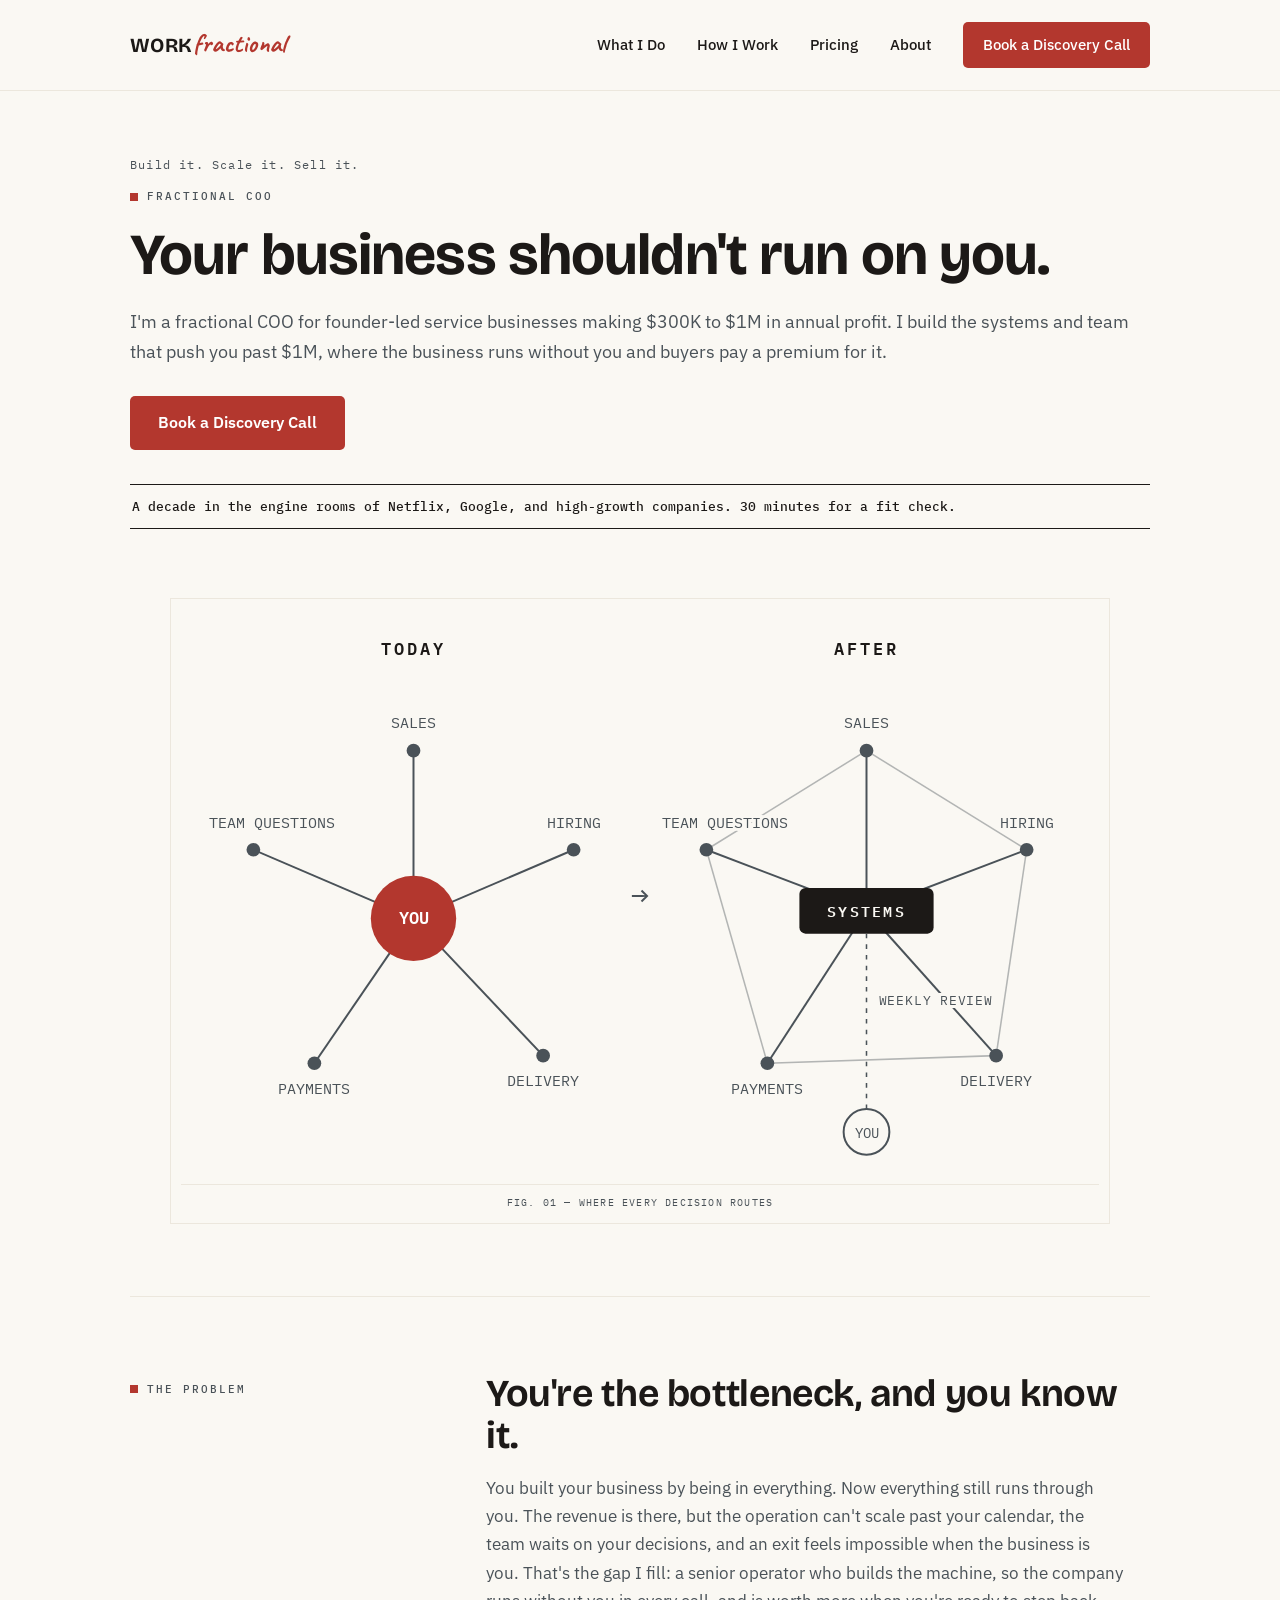
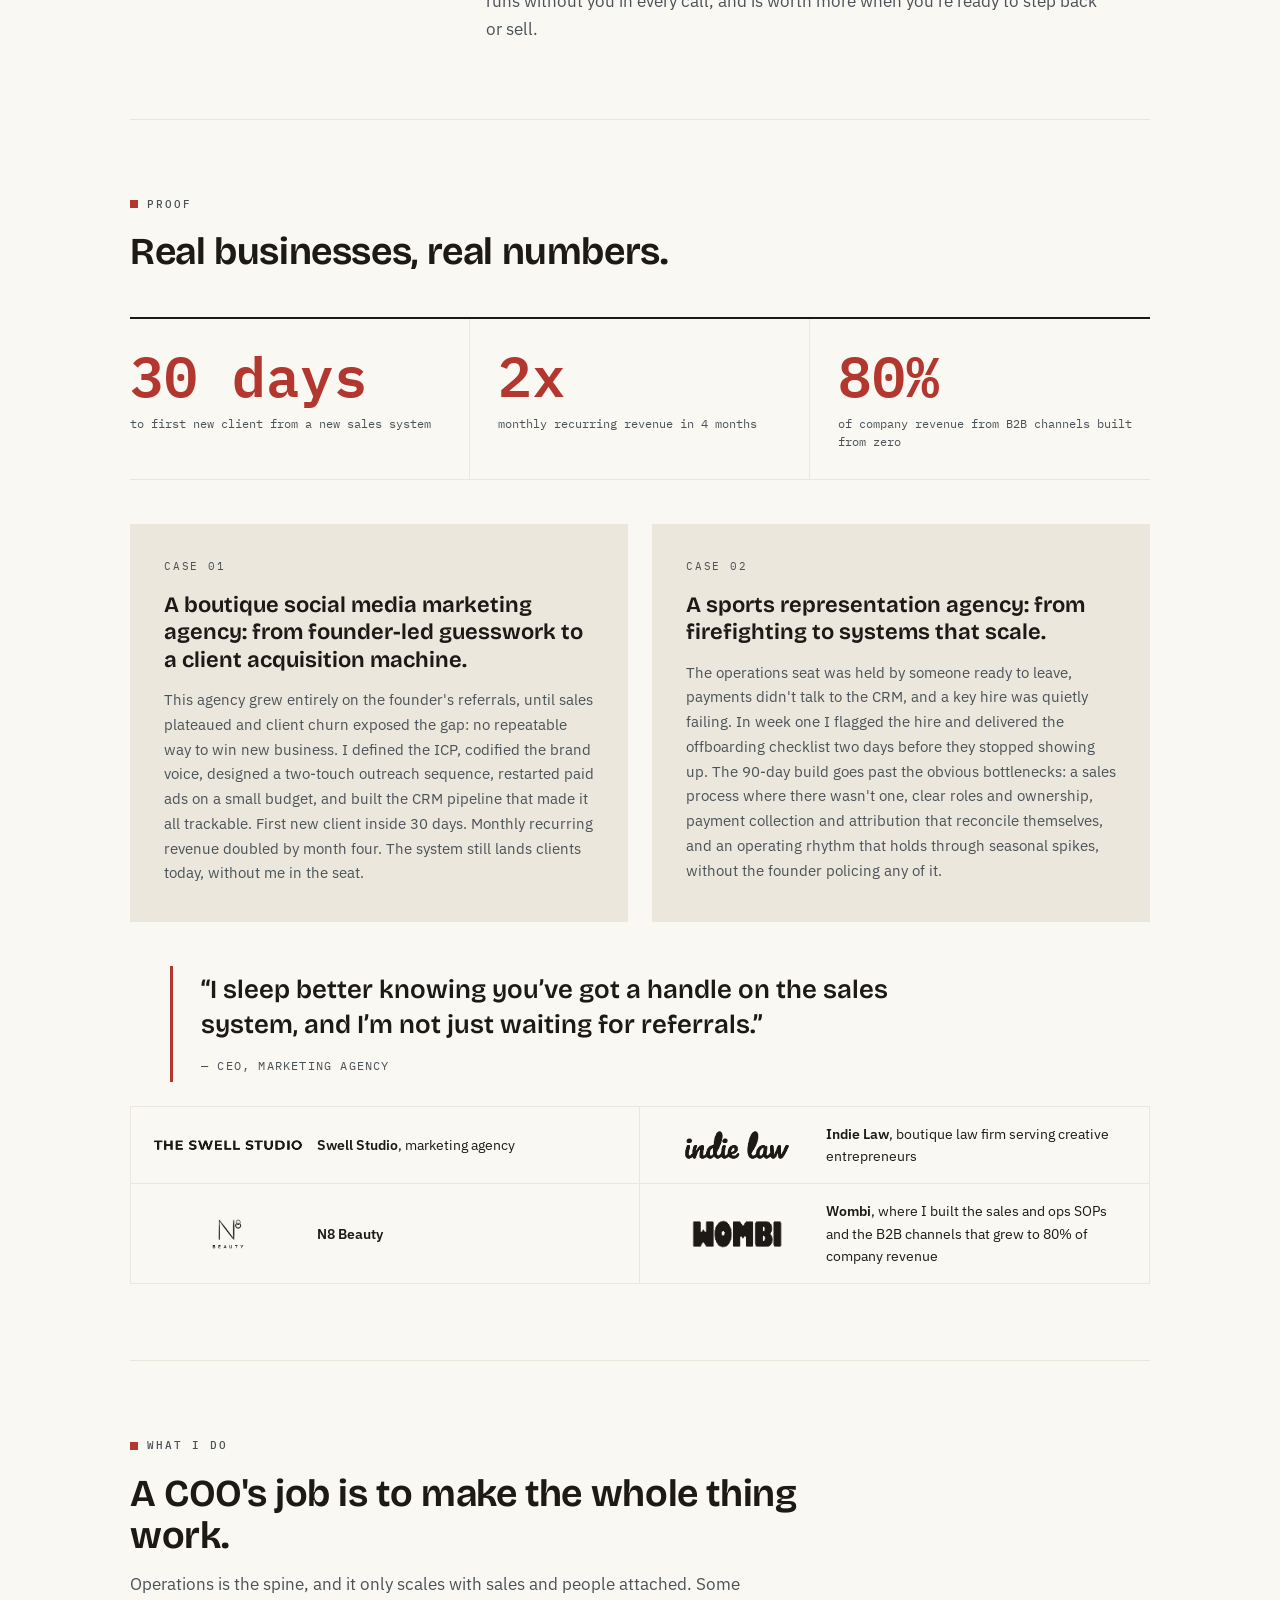
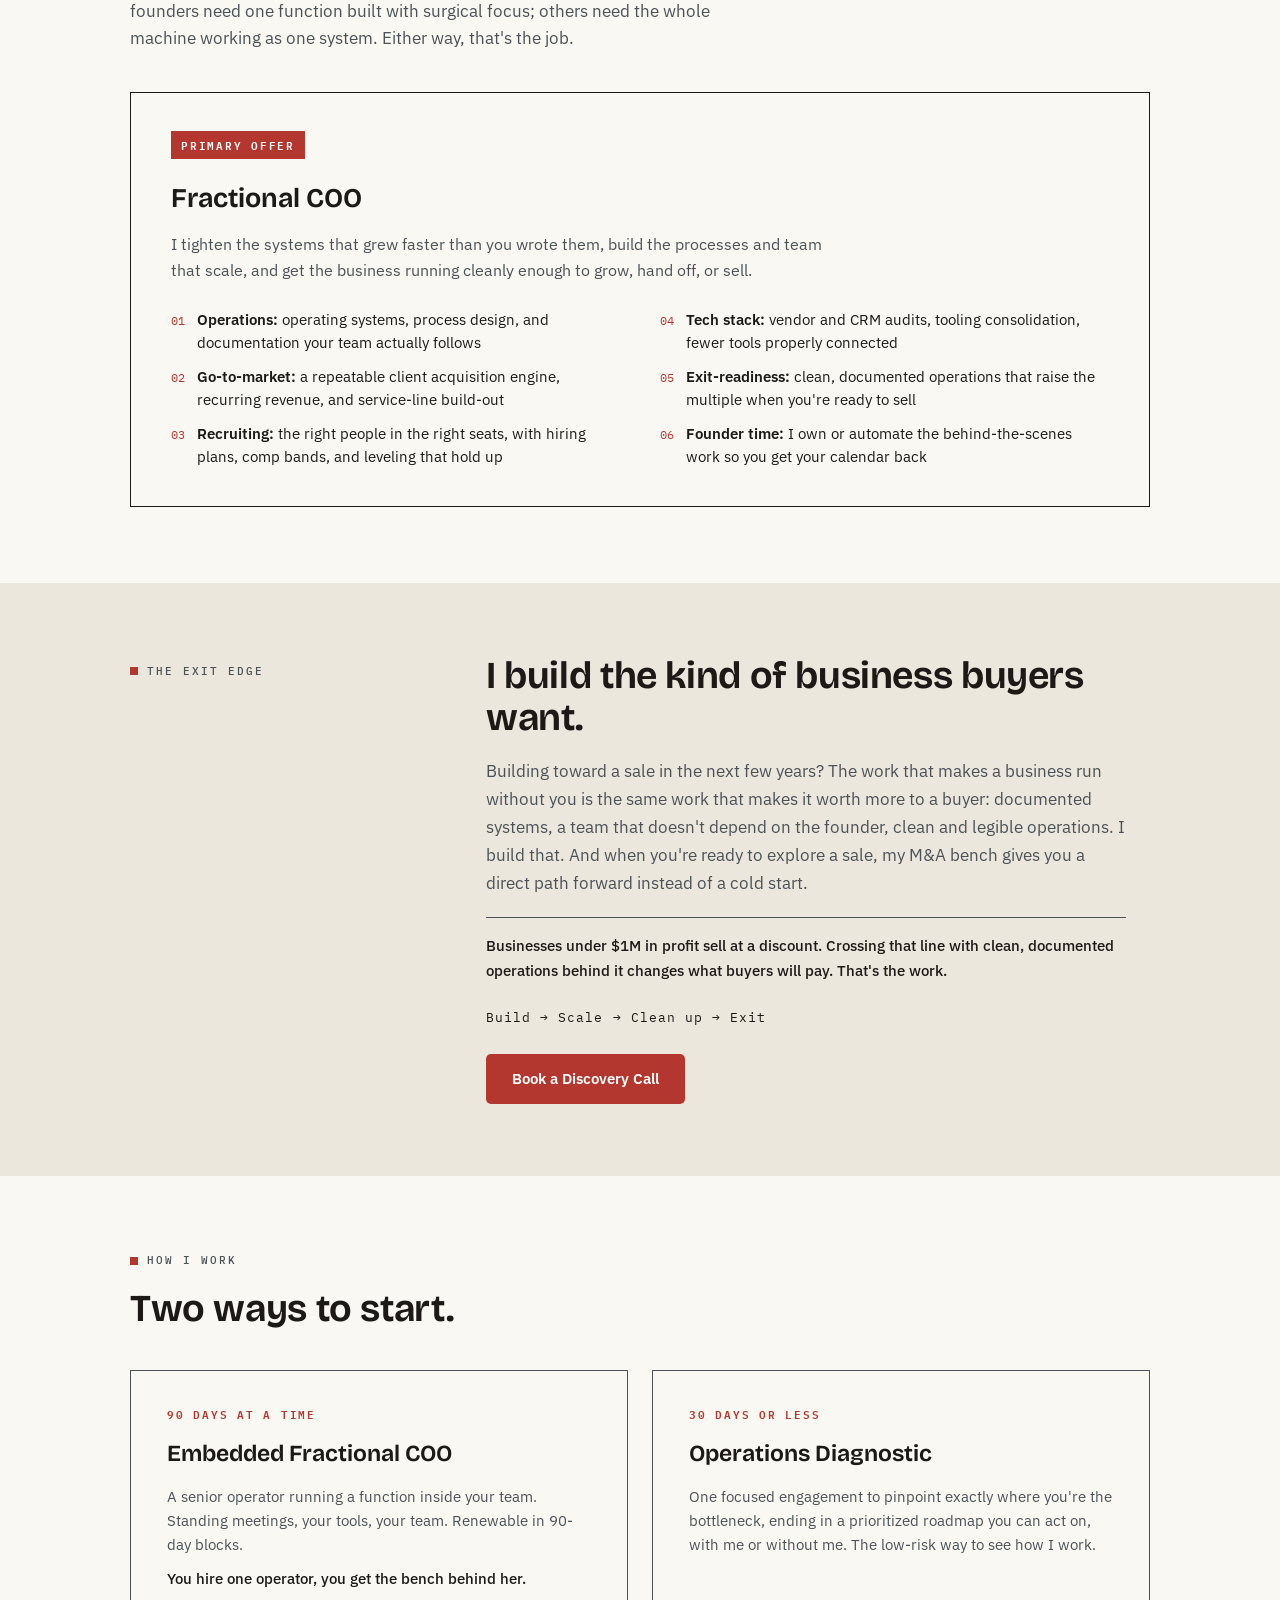
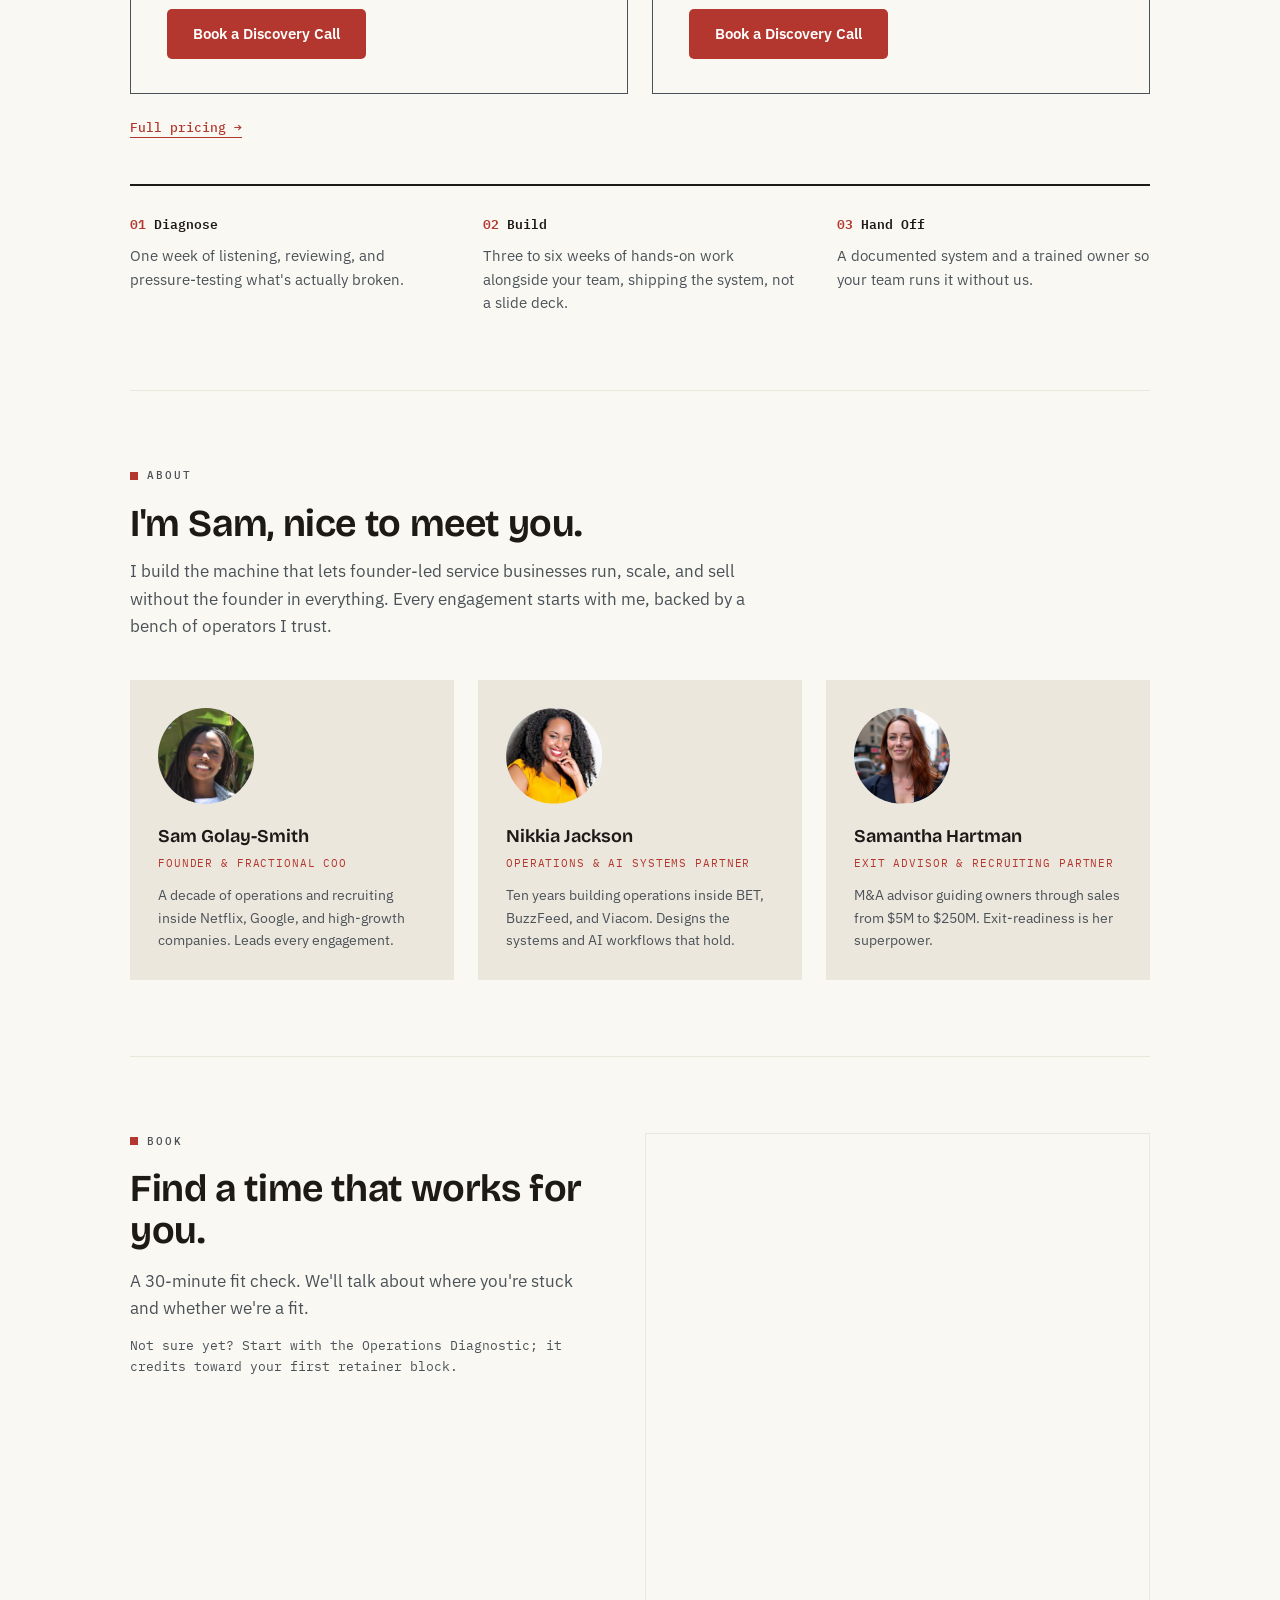
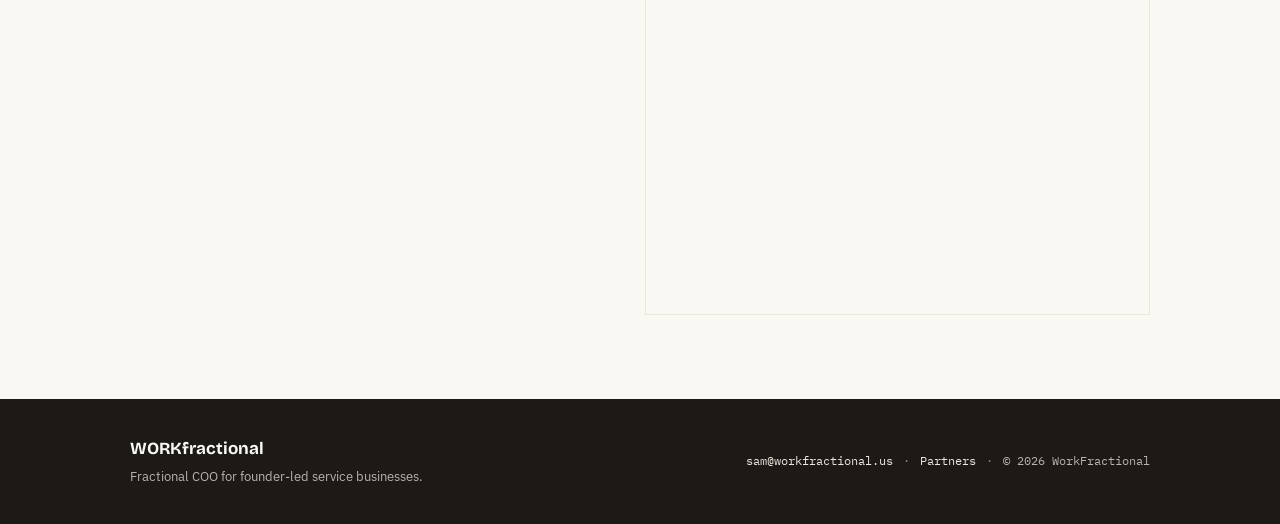
==== commit bd62f7ce: "Shorten homepage title and meta description Co-Authored-By: Claude Opus 5 (1M context) <noreply@anth" ====
--- a/index.html
+++ b/index.html
@@ -4,21 +4,21 @@
   <meta charset="UTF-8" />
   <meta name="viewport" content="width=device-width, initial-scale=1.0" />
 
-  <title>WORKfractional | Fractional COO for Founder-Led Service Businesses</title>
-  <meta name="description" content="Fractional COO for founder-led service businesses earning $300K to $1M in annual profit. Systems for sales, hiring, and operations that run without the founder, and command a premium at exit." />
+  <title>WORKfractional: Fractional COO for Service Businesses</title>
+  <meta name="description" content="Fractional COO for founder-led service businesses with $300K to $1M in profit. I build the sales, hiring, and operations systems that run without you." />
   <link rel="canonical" href="https://workfractional.us/" />
 
   <meta property="og:type" content="website" />
   <meta property="og:site_name" content="WORKfractional" />
   <meta property="og:url" content="https://workfractional.us/" />
-  <meta property="og:title" content="WORKfractional | Fractional COO for Founder-Led Service Businesses" />
-  <meta property="og:description" content="Fractional COO for founder-led service businesses earning $300K to $1M in annual profit. Systems for sales, hiring, and operations that run without the founder, and command a premium at exit." />
+  <meta property="og:title" content="WORKfractional: Fractional COO for Service Businesses" />
+  <meta property="og:description" content="Fractional COO for founder-led service businesses with $300K to $1M in profit. I build the sales, hiring, and operations systems that run without you." />
   <meta property="og:image" content="https://workfractional.us/og-image.png" />
   <meta property="og:image:width" content="1200" />
   <meta property="og:image:height" content="630" />
   <meta name="twitter:card" content="summary_large_image" />
-  <meta name="twitter:title" content="WORKfractional | Fractional COO for Founder-Led Service Businesses" />
-  <meta name="twitter:description" content="Fractional COO for founder-led service businesses earning $300K to $1M in annual profit. Systems for sales, hiring, and operations that run without the founder, and command a premium at exit." />
+  <meta name="twitter:title" content="WORKfractional: Fractional COO for Service Businesses" />
+  <meta name="twitter:description" content="Fractional COO for founder-led service businesses with $300K to $1M in profit. I build the sales, hiring, and operations systems that run without you." />
   <meta name="twitter:image" content="https://workfractional.us/og-image.png" />
 
   <link rel="icon" href="/workfractionallogo.svg" type="image/svg+xml" />
--- a/styles.css
+++ b/styles.css
@@ -142,7 +142,7 @@
   font-weight: 700; font-size: 58px; line-height: 1.02; letter-spacing: -0.015em;
   margin: 0 0 22px;
 }
-.hero__sub { font-size: 18px; line-height: 1.6; color: var(--slate); margin: 0 0 30px; max-width: 640px; text-wrap: pretty; }
+.hero__sub { font-size: 18px; line-height: 1.65; color: var(--slate); margin: 0 0 30px; max-width: none; text-wrap: pretty; }
 .hero__trust {
   margin-top: 34px; border-top: 1px solid var(--ink); border-bottom: 1px solid var(--ink);
   padding: 12px 2px;
